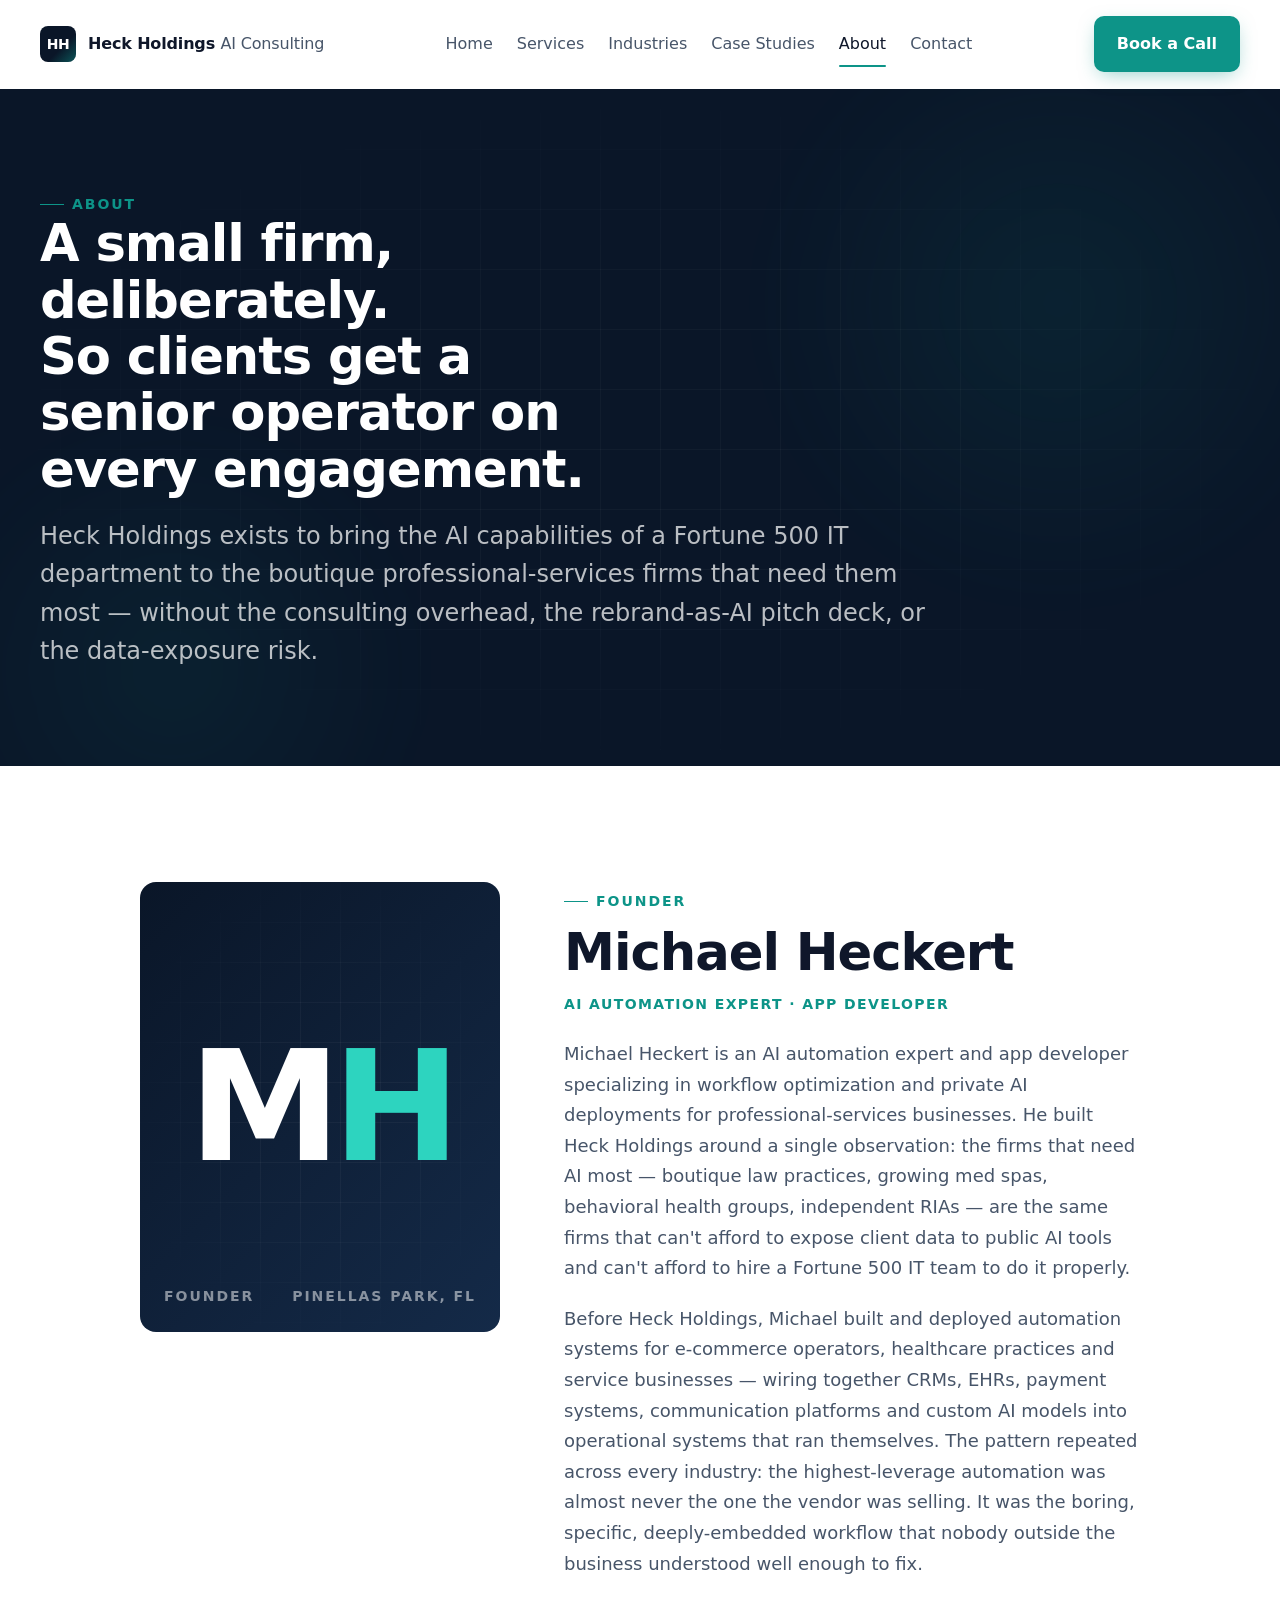
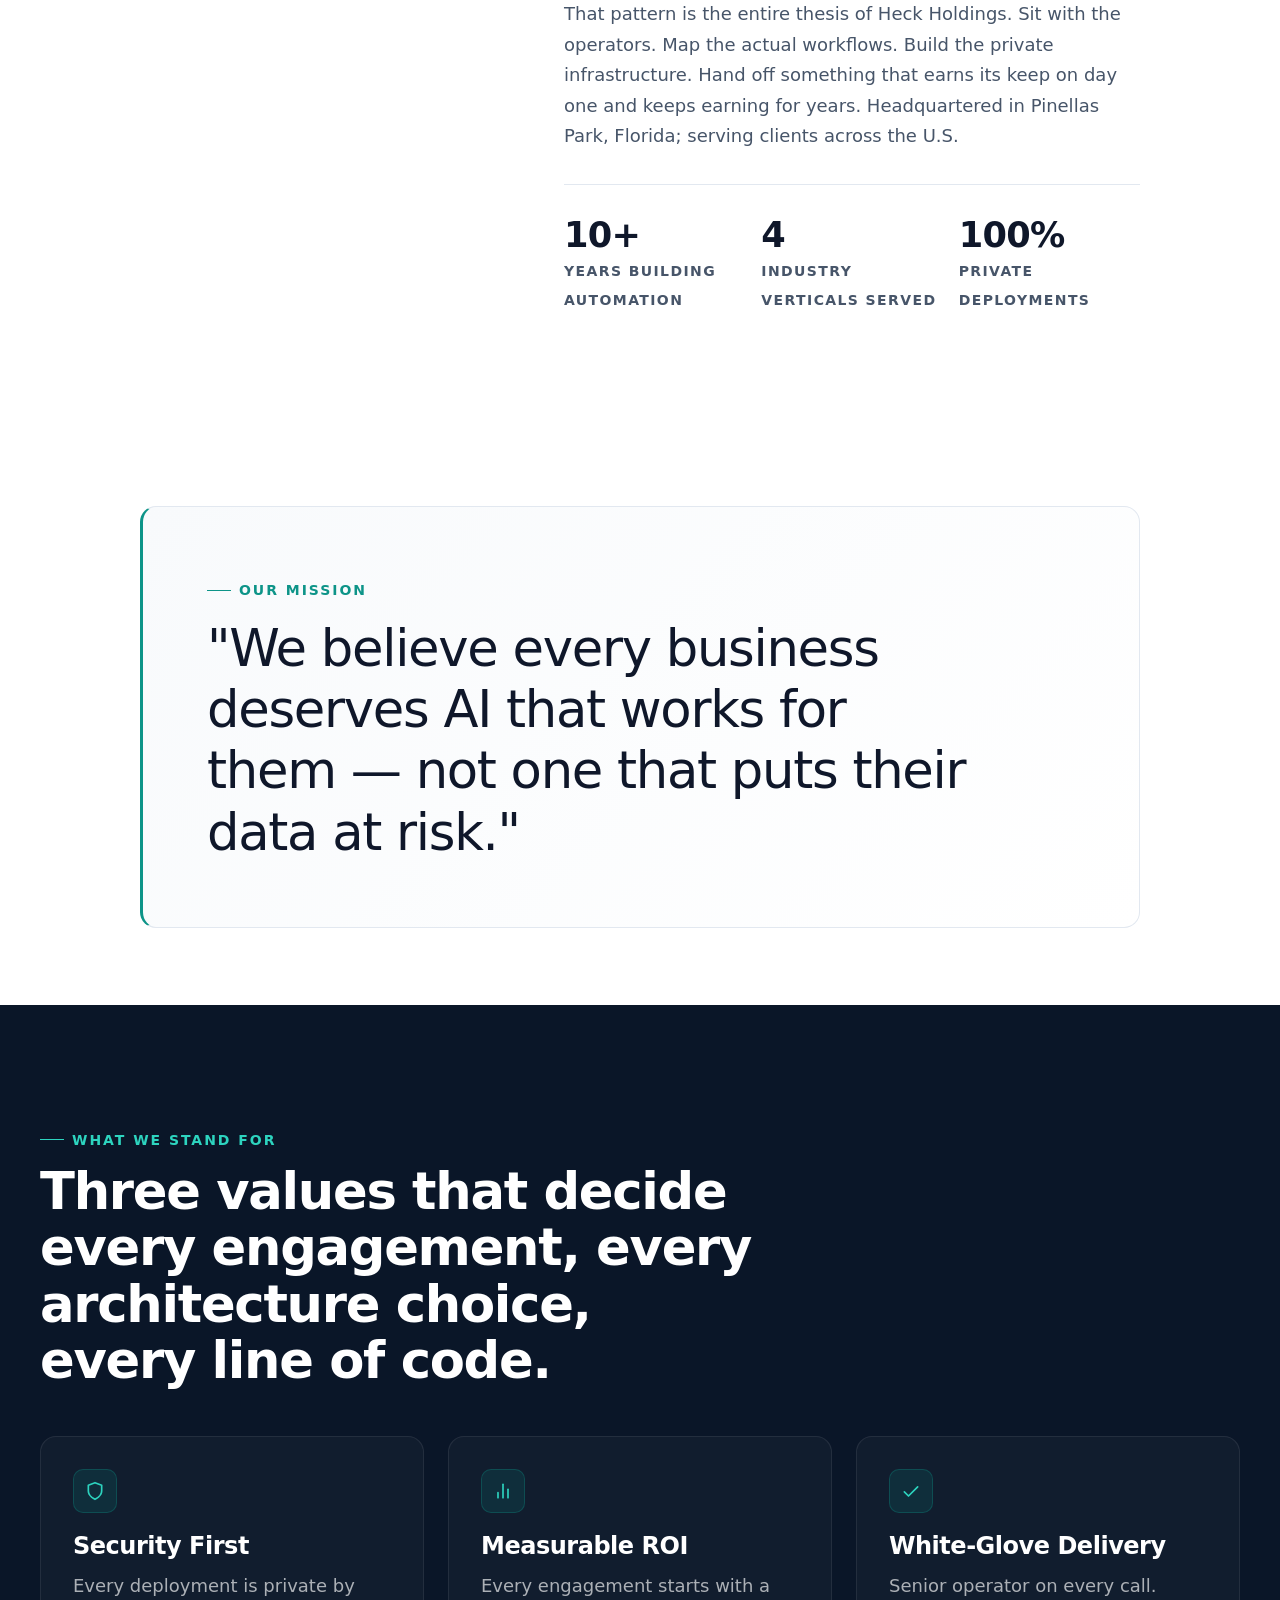
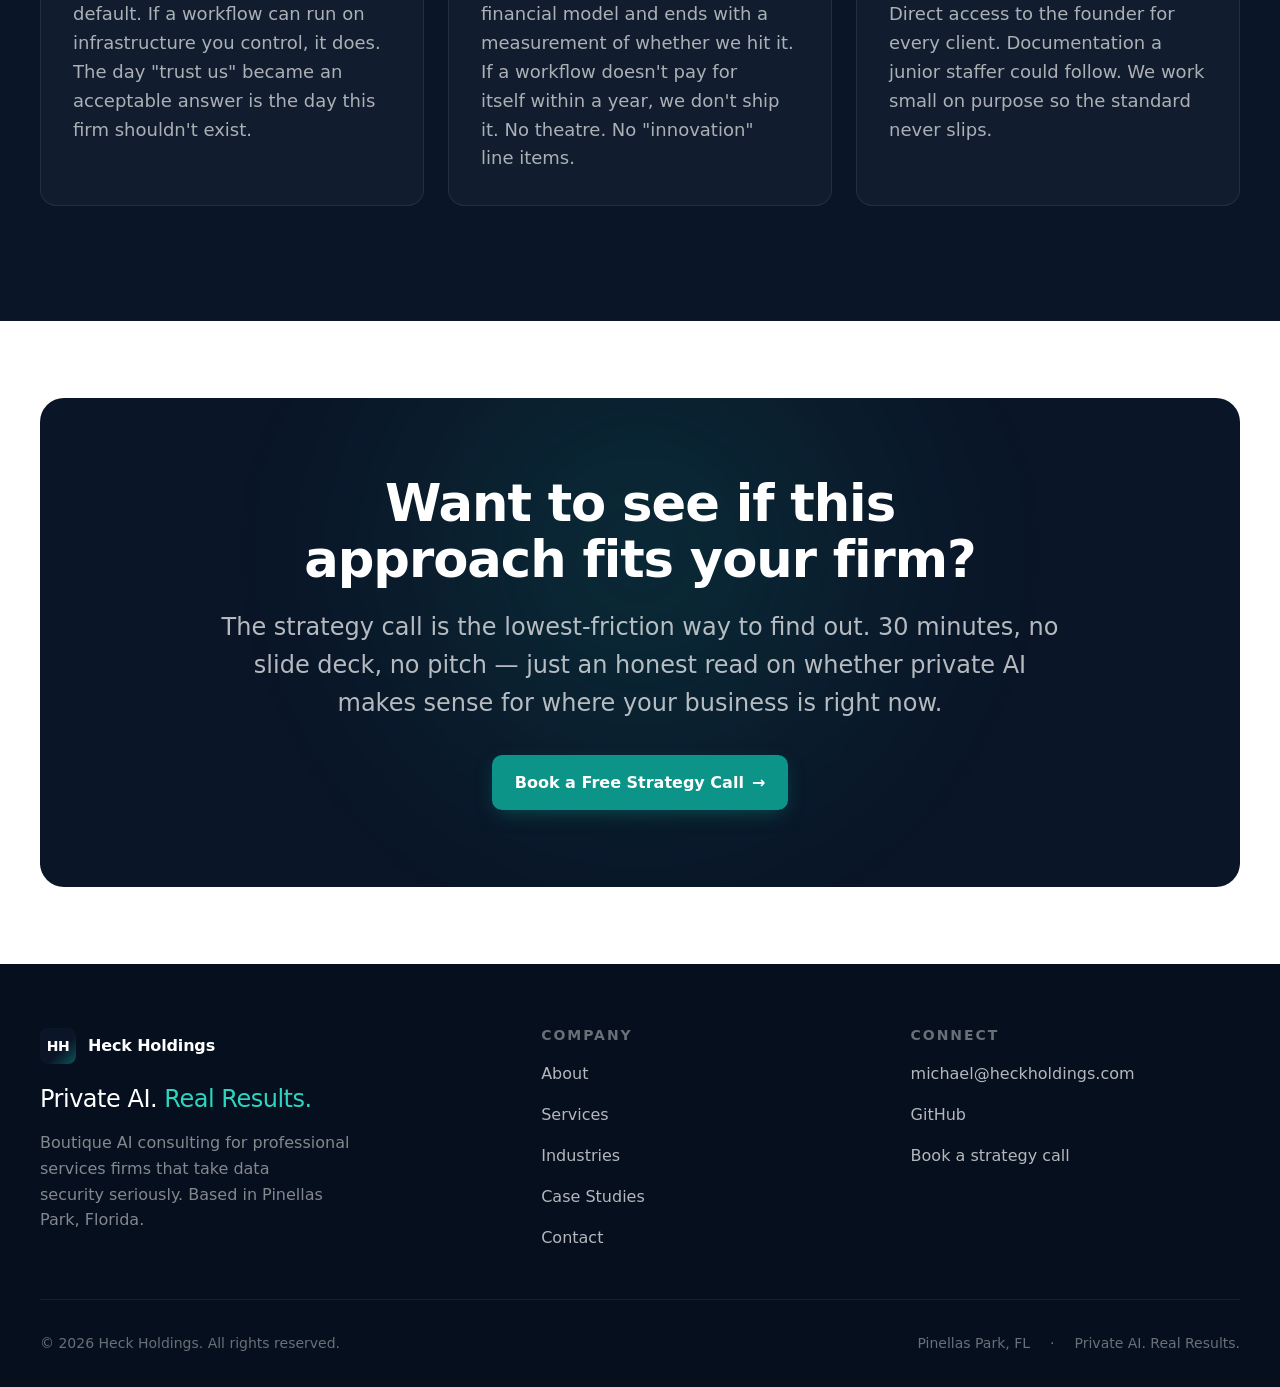
==== about.html @ ff222e02 "Initial 6-page Heck Holdings AI Consulting site" ====
<!doctype html>
<html lang="en">
  <head>
    <meta charset="UTF-8" />
    <meta name="viewport" content="width=device-width, initial-scale=1.0" />
    <title>About — Heck Holdings AI Consulting</title>
    <meta name="description" content="Founded by Michael Heckert, an AI automation expert and app developer based in Pinellas Park, Florida. Specializing in workflow optimization and private AI deployments." />
    <link rel="preconnect" href="https://api.fontshare.com" crossorigin />
    <link href="https://api.fontshare.com/v2/css?f[]=satoshi@300,400,500,600,700&f[]=cabinet-grotesk@500,600,700,800&display=swap" rel="stylesheet" />
    <link rel="stylesheet" href="styles.css" />
    <link rel="icon" href="data:image/svg+xml,%3Csvg xmlns='http://www.w3.org/2000/svg' viewBox='0 0 32 32'%3E%3Crect width='32' height='32' rx='6' fill='%230A1628'/%3E%3Ctext x='50%25' y='54%25' text-anchor='middle' dominant-baseline='middle' font-family='Inter, sans-serif' font-size='14' font-weight='700' fill='%230D9488' letter-spacing='-1'%3EHH%3C/text%3E%3C/svg%3E" />
  </head>
  <body>
    <header class="header">
      <div class="wrap">
        <nav class="nav" aria-label="Primary">
          <a href="index.html" class="brand">
            <span class="brand-mark"><span>HH</span></span>
            <span class="brand-name">Heck Holdings <span style="color: var(--color-text-muted); font-weight: 400;">AI Consulting</span></span>
          </a>
          <div class="nav-links">
            <a href="index.html" class="nav-link">Home</a>
            <a href="services.html" class="nav-link">Services</a>
            <a href="industries.html" class="nav-link">Industries</a>
            <a href="portfolio.html" class="nav-link">Case Studies</a>
            <a href="about.html" class="nav-link">About</a>
            <a href="contact.html" class="nav-link">Contact</a>
          </div>
          <a href="contact.html" class="btn btn-primary nav-cta">Book a Call</a>
          <button class="nav-toggle" aria-label="Toggle menu" aria-expanded="false">
            <svg width="20" height="20" viewBox="0 0 24 24" fill="none" stroke="currentColor" stroke-width="2" stroke-linecap="round"><line x1="3" y1="6" x2="21" y2="6"/><line x1="3" y1="12" x2="21" y2="12"/><line x1="3" y1="18" x2="21" y2="18"/></svg>
          </button>
        </nav>
        <div class="mobile-menu">
          <a href="index.html" class="nav-link">Home</a>
          <a href="services.html" class="nav-link">Services</a>
          <a href="industries.html" class="nav-link">Industries</a>
          <a href="portfolio.html" class="nav-link">Case Studies</a>
          <a href="about.html" class="nav-link">About</a>
          <a href="contact.html" class="nav-link">Contact</a>
          <a href="contact.html" class="btn btn-primary">Book a Call</a>
        </div>
      </div>
    </header>

    <main>
      <section class="page-hero">
        <div class="hero-bg" aria-hidden="true"></div>
        <div class="hero-grid" aria-hidden="true"></div>
        <div class="wrap">
          <div class="reveal">
            <span class="eyebrow">About</span>
            <h1>A small firm, deliberately. So clients get a senior operator on every engagement.</h1>
            <p class="page-hero-sub">Heck Holdings exists to bring the AI capabilities of a Fortune 500 IT department to the boutique professional-services firms that need them most — without the consulting overhead, the rebrand-as-AI pitch deck, or the data-exposure risk.</p>
          </div>
        </div>
      </section>

      <!-- ===== BIO ===== -->
      <section class="section">
        <div class="wrap wrap-default">
          <div class="bio">
            <div class="bio-portrait reveal">
              <div class="bio-monogram">M<span class="accent">H</span></div>
              <div class="bio-tag">
                <span>Founder</span>
                <span>Pinellas Park, FL</span>
              </div>
            </div>

            <div class="bio-content reveal reveal-delay-1">
              <span class="eyebrow">Founder</span>
              <h2 style="margin-top: var(--space-3);">Michael Heckert</h2>
              <div class="role">AI Automation Expert · App Developer</div>

              <p>Michael Heckert is an AI automation expert and app developer specializing in workflow optimization and private AI deployments for professional-services businesses. He built Heck Holdings around a single observation: the firms that need AI most — boutique law practices, growing med spas, behavioral health groups, independent RIAs — are the same firms that can't afford to expose client data to public AI tools and can't afford to hire a Fortune 500 IT team to do it properly.</p>

              <p>Before Heck Holdings, Michael built and deployed automation systems for e-commerce operators, healthcare practices and service businesses — wiring together CRMs, EHRs, payment systems, communication platforms and custom AI models into operational systems that ran themselves. The pattern repeated across every industry: the highest-leverage automation was almost never the one the vendor was selling. It was the boring, specific, deeply-embedded workflow that nobody outside the business understood well enough to fix.</p>

              <p>That pattern is the entire thesis of Heck Holdings. Sit with the operators. Map the actual workflows. Build the private infrastructure. Hand off something that earns its keep on day one and keeps earning for years. Headquartered in Pinellas Park, Florida; serving clients across the U.S.</p>

              <div class="bio-stats">
                <div>
                  <span class="bio-stat-num">10+</span>
                  <span class="bio-stat-label">Years building automation</span>
                </div>
                <div>
                  <span class="bio-stat-num">4</span>
                  <span class="bio-stat-label">Industry verticals served</span>
                </div>
                <div>
                  <span class="bio-stat-num">100%</span>
                  <span class="bio-stat-label">Private deployments</span>
                </div>
              </div>
            </div>
          </div>
        </div>
      </section>

      <!-- ===== MISSION ===== -->
      <section class="section-tight">
        <div class="wrap wrap-default">
          <div class="mission reveal">
            <span class="eyebrow">Our mission</span>
            <blockquote>"We believe every business deserves AI that works for them — not one that puts their data at risk."</blockquote>
          </div>
        </div>
      </section>

      <!-- ===== VALUES ===== -->
      <section class="section section-dark">
        <div class="wrap">
          <div class="section-head reveal">
            <span class="eyebrow">What we stand for</span>
            <h2>Three values that decide every engagement, every architecture choice, every line of code.</h2>
          </div>

          <div class="values">
            <article class="value reveal">
              <div class="value-icon">
                <svg width="20" height="20" viewBox="0 0 24 24" fill="none" stroke="currentColor" stroke-width="2" stroke-linecap="round" stroke-linejoin="round"><path d="M12 22s8-4 8-10V5l-8-3-8 3v7c0 6 8 10 8 10z"/></svg>
              </div>
              <h3>Security First</h3>
              <p>Every deployment is private by default. If a workflow can run on infrastructure you control, it does. The day "trust us" became an acceptable answer is the day this firm shouldn't exist.</p>
            </article>

            <article class="value reveal reveal-delay-1">
              <div class="value-icon">
                <svg width="20" height="20" viewBox="0 0 24 24" fill="none" stroke="currentColor" stroke-width="2" stroke-linecap="round" stroke-linejoin="round"><line x1="18" y1="20" x2="18" y2="10"/><line x1="12" y1="20" x2="12" y2="4"/><line x1="6" y1="20" x2="6" y2="14"/></svg>
              </div>
              <h3>Measurable ROI</h3>
              <p>Every engagement starts with a financial model and ends with a measurement of whether we hit it. If a workflow doesn't pay for itself within a year, we don't ship it. No theatre. No "innovation" line items.</p>
            </article>

            <article class="value reveal reveal-delay-2">
              <div class="value-icon">
                <svg width="20" height="20" viewBox="0 0 24 24" fill="none" stroke="currentColor" stroke-width="2" stroke-linecap="round" stroke-linejoin="round"><path d="M20 7L9 18l-5-5"/></svg>
              </div>
              <h3>White-Glove Delivery</h3>
              <p>Senior operator on every call. Direct access to the founder for every client. Documentation a junior staffer could follow. We work small on purpose so the standard never slips.</p>
            </article>
          </div>
        </div>
      </section>

      <!-- ===== CTA ===== -->
      <section class="section-tight">
        <div class="wrap">
          <div class="cta-banner reveal">
            <h2>Want to see if this approach fits your firm?</h2>
            <p>The strategy call is the lowest-friction way to find out. 30 minutes, no slide deck, no pitch — just an honest read on whether private AI makes sense for where your business is right now.</p>
            <a href="contact.html" class="btn btn-primary btn-arrow">Book a Free Strategy Call</a>
          </div>
        </div>
      </section>
    </main>

    <footer class="footer">
      <div class="wrap">
        <div class="footer-top">
          <div class="footer-brand">
            <div class="brand">
              <span class="brand-mark"><span>HH</span></span>
              <span style="color: white;">Heck Holdings</span>
            </div>
            <p class="footer-tagline">Private AI. <span class="accent">Real Results.</span></p>
            <p class="footer-desc">Boutique AI consulting for professional services firms that take data security seriously. Based in Pinellas Park, Florida.</p>
          </div>
          <div class="footer-col">
            <h4>Company</h4>
            <ul>
              <li><a href="about.html">About</a></li>
              <li><a href="services.html">Services</a></li>
              <li><a href="industries.html">Industries</a></li>
              <li><a href="portfolio.html">Case Studies</a></li>
              <li><a href="contact.html">Contact</a></li>
            </ul>
          </div>
          <div class="footer-col">
            <h4>Connect</h4>
            <ul>
              <li><a href="mailto:michael@heckholdings.com">michael@heckholdings.com</a></li>
              <li><a href="https://github.com/heckholdings" target="_blank" rel="noopener">GitHub</a></li>
              <li><a href="contact.html">Book a strategy call</a></li>
            </ul>
          </div>
        </div>
        <div class="footer-bottom">
          <div>© <span data-year>2026</span> Heck Holdings. All rights reserved.</div>
          <div class="legal">
            <span>Pinellas Park, FL</span>
            <span>·</span>
            <span>Private AI. Real Results.</span>
          </div>
        </div>
      </div>
    </footer>
    <script src="script.js" defer></script>
  </body>
</html>
---- styles.css ----
/* =========================================================
   HECK HOLDINGS AI CONSULTING — Design System
   Boutique-cybersecurity meets modern SaaS.
   Deep navy + teal accent. Authoritative, technical, clean.
   ========================================================= */

:root {
  /* Type scale — fluid */
  --text-xs: clamp(0.75rem, 0.7rem + 0.25vw, 0.875rem);
  --text-sm: clamp(0.875rem, 0.8rem + 0.35vw, 1rem);
  --text-base: clamp(1rem, 0.95rem + 0.25vw, 1.125rem);
  --text-lg: clamp(1.125rem, 1rem + 0.75vw, 1.5rem);
  --text-xl: clamp(1.5rem, 1.2rem + 1.25vw, 2.25rem);
  --text-2xl: clamp(2rem, 1.2rem + 2.5vw, 3.5rem);
  --text-3xl: clamp(2.5rem, 1rem + 4vw, 5rem);
  --text-hero: clamp(3rem, 1rem + 6vw, 6.5rem);

  /* Spacing — 4px base */
  --space-1: 0.25rem;
  --space-2: 0.5rem;
  --space-3: 0.75rem;
  --space-4: 1rem;
  --space-5: 1.25rem;
  --space-6: 1.5rem;
  --space-8: 2rem;
  --space-10: 2.5rem;
  --space-12: 3rem;
  --space-16: 4rem;
  --space-20: 5rem;
  --space-24: 6rem;
  --space-32: 8rem;

  /* Brand palette */
  --navy-950: #060f1d;
  --navy-900: #0a1628;
  --navy-800: #0f1f37;
  --navy-700: #142a48;
  --navy-600: #1c3960;

  --teal-500: #0d9488;
  --teal-400: #14b8a6;
  --teal-300: #2dd4bf;
  --teal-100: #ccfbf1;
  --teal-glow: rgba(13, 148, 136, 0.18);

  /* Light surface system */
  --color-bg: #ffffff;
  --color-surface: #f8fafc;
  --color-surface-2: #f1f5f9;
  --color-border: #e2e8f0;
  --color-border-strong: #cbd5e1;
  --color-text: #0f172a;
  --color-text-muted: #475569;
  --color-text-faint: #94a3b8;

  /* Semantic */
  --color-primary: var(--teal-500);
  --color-primary-hover: #0b7d72;
  --color-dark: var(--navy-900);

  /* Radius */
  --radius-sm: 6px;
  --radius-md: 10px;
  --radius-lg: 16px;
  --radius-xl: 24px;
  --radius-full: 9999px;

  /* Transitions */
  --transition: 220ms cubic-bezier(0.16, 1, 0.3, 1);

  /* Shadows */
  --shadow-sm: 0 1px 2px rgba(10, 22, 40, 0.06);
  --shadow-md: 0 10px 30px -10px rgba(10, 22, 40, 0.18);
  --shadow-lg: 0 24px 60px -20px rgba(10, 22, 40, 0.25);
  --shadow-glow: 0 0 0 1px rgba(13, 148, 136, 0.25), 0 12px 40px -8px rgba(13, 148, 136, 0.4);

  /* Layout */
  --content-narrow: 720px;
  --content-default: 1080px;
  --content-wide: 1280px;

  /* Fonts */
  --font-display: 'Cabinet Grotesk', 'Inter', system-ui, sans-serif;
  --font-body: 'Satoshi', 'Inter', system-ui, sans-serif;
  --font-mono: 'JetBrains Mono', ui-monospace, monospace;
}

/* ===== Base ===== */
*,
*::before,
*::after {
  box-sizing: border-box;
  margin: 0;
  padding: 0;
}

html {
  -webkit-font-smoothing: antialiased;
  -moz-osx-font-smoothing: grayscale;
  text-rendering: optimizeLegibility;
  scroll-behavior: smooth;
  scroll-padding-top: 88px;
}

body {
  min-height: 100dvh;
  line-height: 1.6;
  font-family: var(--font-body);
  font-size: var(--text-base);
  color: var(--color-text);
  background: var(--color-bg);
  overflow-x: hidden;
}

img, svg, video {
  display: block;
  max-width: 100%;
  height: auto;
}

ul, ol {
  list-style: none;
}

input, button, textarea, select {
  font: inherit;
  color: inherit;
}

h1, h2, h3, h4, h5, h6 {
  font-family: var(--font-display);
  font-weight: 600;
  letter-spacing: -0.02em;
  line-height: 1.1;
  text-wrap: balance;
}

p {
  text-wrap: pretty;
  max-width: 68ch;
}

a {
  color: inherit;
  text-decoration: none;
  transition: color var(--transition);
}

::selection {
  background: var(--teal-500);
  color: white;
}

:focus-visible {
  outline: 2px solid var(--teal-500);
  outline-offset: 3px;
  border-radius: var(--radius-sm);
}

button {
  cursor: pointer;
  background: none;
  border: none;
  font-family: inherit;
}

@media (prefers-reduced-motion: reduce) {
  *, *::before, *::after {
    animation-duration: 0.01ms !important;
    transition-duration: 0.01ms !important;
    scroll-behavior: auto !important;
  }
}

/* ===== Layout primitives ===== */
.wrap {
  width: 100%;
  max-width: var(--content-wide);
  margin: 0 auto;
  padding-inline: clamp(var(--space-5), 4vw, var(--space-10));
}

.wrap-narrow {
  max-width: var(--content-narrow);
}

.wrap-default {
  max-width: var(--content-default);
}

.section {
  padding-block: clamp(var(--space-16), 9vw, var(--space-32));
}

.section-tight {
  padding-block: clamp(var(--space-12), 6vw, var(--space-20));
}

.section-dark {
  background: var(--navy-900);
  color: rgba(255, 255, 255, 0.92);
  position: relative;
  overflow: hidden;
}

.section-dark h1, .section-dark h2, .section-dark h3, .section-dark h4 {
  color: white;
}

.section-darker {
  background: var(--navy-950);
  color: rgba(255, 255, 255, 0.9);
}

/* ===== Eyebrow / labels ===== */
.eyebrow {
  display: inline-flex;
  align-items: center;
  gap: var(--space-2);
  font-family: var(--font-body);
  font-size: var(--text-xs);
  font-weight: 600;
  letter-spacing: 0.14em;
  text-transform: uppercase;
  color: var(--teal-500);
}

.eyebrow::before {
  content: "";
  width: 24px;
  height: 1px;
  background: currentColor;
}

.section-dark .eyebrow {
  color: var(--teal-300);
}

/* ===== Buttons ===== */
.btn {
  display: inline-flex;
  align-items: center;
  justify-content: center;
  gap: var(--space-2);
  padding: 14px 22px;
  font-size: var(--text-sm);
  font-weight: 600;
  border-radius: var(--radius-md);
  transition: all var(--transition);
  white-space: nowrap;
  border: 1px solid transparent;
  cursor: pointer;
}

.btn-primary {
  background: var(--teal-500);
  color: white;
  box-shadow: 0 6px 20px -6px rgba(13, 148, 136, 0.5);
}

.btn-primary:hover {
  background: var(--color-primary-hover);
  transform: translateY(-1px);
  box-shadow: 0 12px 28px -8px rgba(13, 148, 136, 0.6);
}

.btn-ghost {
  background: transparent;
  color: var(--color-text);
  border-color: var(--color-border-strong);
}

.btn-ghost:hover {
  border-color: var(--teal-500);
  color: var(--teal-500);
}

.section-dark .btn-ghost {
  color: white;
  border-color: rgba(255, 255, 255, 0.2);
}

.section-dark .btn-ghost:hover {
  border-color: var(--teal-400);
  color: var(--teal-300);
}

.btn-arrow::after {
  content: "→";
  display: inline-block;
  transition: transform var(--transition);
}

.btn:hover .btn-arrow::after,
.btn-arrow:hover::after {
  transform: translateX(3px);
}

/* ===== Header / Nav ===== */
.header {
  position: sticky;
  top: 0;
  z-index: 100;
  background: rgba(255, 255, 255, 0.85);
  backdrop-filter: saturate(180%) blur(14px);
  -webkit-backdrop-filter: saturate(180%) blur(14px);
  border-bottom: 1px solid transparent;
  transition: border-color var(--transition), background var(--transition);
}

.header.scrolled {
  border-bottom-color: var(--color-border);
}

.nav {
  display: flex;
  align-items: center;
  justify-content: space-between;
  gap: var(--space-6);
  padding-block: var(--space-4);
}

.brand {
  display: flex;
  align-items: center;
  gap: var(--space-3);
  font-family: var(--font-display);
  font-weight: 600;
  font-size: var(--text-sm);
  color: var(--color-text);
  letter-spacing: -0.01em;
}

.brand-mark {
  width: 36px;
  height: 36px;
  display: grid;
  place-items: center;
  background: var(--navy-900);
  color: white;
  border-radius: 8px;
  font-family: var(--font-display);
  font-weight: 700;
  font-size: 14px;
  letter-spacing: -0.04em;
  position: relative;
  overflow: hidden;
}

.brand-mark::after {
  content: "";
  position: absolute;
  inset: 0;
  background: linear-gradient(135deg, transparent 60%, var(--teal-500) 100%);
  opacity: 0.5;
}

.brand-mark span {
  position: relative;
  z-index: 1;
}

.brand-name {
  display: none;
}

@media (min-width: 720px) {
  .brand-name {
    display: inline;
  }
}

.nav-links {
  display: none;
  gap: var(--space-6);
  align-items: center;
}

@media (min-width: 960px) {
  .nav-links {
    display: flex;
  }
}

.nav-link {
  font-size: var(--text-sm);
  font-weight: 500;
  color: var(--color-text-muted);
  position: relative;
  padding-block: var(--space-2);
}

.nav-link:hover {
  color: var(--color-text);
}

.nav-link.active {
  color: var(--color-text);
}

.nav-link.active::after {
  content: "";
  position: absolute;
  left: 0;
  right: 0;
  bottom: -2px;
  height: 2px;
  background: var(--teal-500);
  border-radius: 1px;
}

.nav-cta {
  display: none;
}

@media (min-width: 720px) {
  .nav-cta {
    display: inline-flex;
  }
}

.nav-toggle {
  display: inline-flex;
  align-items: center;
  justify-content: center;
  width: 40px;
  height: 40px;
  border-radius: 8px;
  border: 1px solid var(--color-border);
}

@media (min-width: 960px) {
  .nav-toggle {
    display: none;
  }
}

.mobile-menu {
  display: none;
  flex-direction: column;
  gap: var(--space-3);
  padding: var(--space-4) 0 var(--space-6);
  border-top: 1px solid var(--color-border);
}

.mobile-menu.open {
  display: flex;
}

.mobile-menu .nav-link {
  font-size: var(--text-base);
  padding: var(--space-3) 0;
}

.mobile-menu .btn {
  margin-top: var(--space-2);
  align-self: flex-start;
}

/* ===== Hero ===== */
.hero {
  position: relative;
  padding-block: clamp(var(--space-20), 12vw, var(--space-32));
  background: var(--navy-900);
  color: white;
  overflow: hidden;
}

.hero-bg {
  position: absolute;
  inset: 0;
  pointer-events: none;
  opacity: 0.6;
}

.hero-bg::before {
  content: "";
  position: absolute;
  top: -20%;
  right: -10%;
  width: 700px;
  height: 700px;
  background: radial-gradient(circle, var(--teal-glow) 0%, transparent 60%);
  filter: blur(40px);
}

.hero-bg::after {
  content: "";
  position: absolute;
  bottom: -30%;
  left: -10%;
  width: 600px;
  height: 600px;
  background: radial-gradient(circle, rgba(20, 184, 166, 0.12) 0%, transparent 60%);
  filter: blur(40px);
}

.hero-grid {
  position: absolute;
  inset: 0;
  background-image:
    linear-gradient(rgba(255, 255, 255, 0.03) 1px, transparent 1px),
    linear-gradient(90deg, rgba(255, 255, 255, 0.03) 1px, transparent 1px);
  background-size: 60px 60px;
  mask-image: radial-gradient(ellipse at center, black 30%, transparent 75%);
  -webkit-mask-image: radial-gradient(ellipse at center, black 30%, transparent 75%);
}

.hero-content {
  position: relative;
  z-index: 2;
  max-width: 920px;
}

.hero-badge {
  display: inline-flex;
  align-items: center;
  gap: var(--space-2);
  padding: 6px 14px 6px 6px;
  background: rgba(255, 255, 255, 0.05);
  border: 1px solid rgba(255, 255, 255, 0.1);
  border-radius: var(--radius-full);
  font-size: var(--text-xs);
  font-weight: 500;
  color: rgba(255, 255, 255, 0.85);
  margin-bottom: var(--space-8);
  backdrop-filter: blur(8px);
}

.hero-badge-dot {
  display: inline-grid;
  place-items: center;
  width: 22px;
  height: 22px;
  background: var(--teal-500);
  border-radius: var(--radius-full);
  font-size: 10px;
  font-weight: 700;
  color: white;
}

.hero h1 {
  font-size: var(--text-hero);
  font-weight: 600;
  letter-spacing: -0.035em;
  line-height: 1.02;
  margin-bottom: var(--space-6);
  color: white;
}

.hero h1 .accent {
  color: var(--teal-300);
  font-style: italic;
  font-weight: 500;
}

.hero-sub {
  font-size: var(--text-lg);
  color: rgba(255, 255, 255, 0.75);
  max-width: 640px;
  margin-bottom: var(--space-10);
  line-height: 1.5;
}

.hero-actions {
  display: flex;
  flex-wrap: wrap;
  gap: var(--space-4);
  align-items: center;
}

.hero-meta {
  display: flex;
  flex-wrap: wrap;
  gap: var(--space-8);
  margin-top: var(--space-16);
  padding-top: var(--space-8);
  border-top: 1px solid rgba(255, 255, 255, 0.1);
}

.hero-meta-item {
  display: flex;
  flex-direction: column;
  gap: 2px;
}

.hero-meta-label {
  font-size: var(--text-xs);
  text-transform: uppercase;
  letter-spacing: 0.12em;
  color: rgba(255, 255, 255, 0.45);
  font-weight: 500;
}

.hero-meta-value {
  font-family: var(--font-display);
  font-size: var(--text-base);
  font-weight: 500;
  color: white;
}

/* Smaller hero for interior pages */
.page-hero {
  padding-block: clamp(var(--space-16), 10vw, var(--space-24));
  background: var(--navy-900);
  color: white;
  position: relative;
  overflow: hidden;
}

.page-hero h1 {
  font-size: var(--text-2xl);
  margin-bottom: var(--space-5);
  color: white;
  max-width: 16ch;
}

.page-hero-sub {
  font-size: var(--text-lg);
  color: rgba(255, 255, 255, 0.72);
  max-width: 60ch;
}

/* ===== Section heading ===== */
.section-head {
  margin-bottom: var(--space-12);
  max-width: 760px;
}

.section-head h2 {
  font-size: var(--text-2xl);
  margin-top: var(--space-3);
  margin-bottom: var(--space-4);
  letter-spacing: -0.025em;
}

.section-head p {
  font-size: var(--text-lg);
  color: var(--color-text-muted);
}

.section-dark .section-head p {
  color: rgba(255, 255, 255, 0.7);
}

/* ===== Cards / grids ===== */
.grid {
  display: grid;
  gap: var(--space-6);
}

.grid-2 {
  grid-template-columns: 1fr;
}

.grid-3 {
  grid-template-columns: 1fr;
}

.grid-4 {
  grid-template-columns: 1fr;
}

@media (min-width: 720px) {
  .grid-2 { grid-template-columns: repeat(2, 1fr); }
  .grid-3 { grid-template-columns: repeat(2, 1fr); }
  .grid-4 { grid-template-columns: repeat(2, 1fr); }
}

@media (min-width: 1024px) {
  .grid-3 { grid-template-columns: repeat(3, 1fr); }
  .grid-4 { grid-template-columns: repeat(4, 1fr); }
}

.card {
  background: var(--color-bg);
  border: 1px solid var(--color-border);
  border-radius: var(--radius-lg);
  padding: var(--space-8);
  transition: all var(--transition);
  position: relative;
  overflow: hidden;
}

.card:hover {
  border-color: var(--teal-500);
  transform: translateY(-2px);
  box-shadow: var(--shadow-md);
}

.section-dark .card {
  background: rgba(255, 255, 255, 0.03);
  border-color: rgba(255, 255, 255, 0.08);
}

.section-dark .card:hover {
  background: rgba(255, 255, 255, 0.05);
  border-color: var(--teal-500);
}

.card-icon {
  width: 48px;
  height: 48px;
  display: grid;
  place-items: center;
  background: linear-gradient(135deg, var(--teal-500), #0b7d72);
  color: white;
  border-radius: var(--radius-md);
  margin-bottom: var(--space-5);
  box-shadow: 0 6px 20px -8px rgba(13, 148, 136, 0.5);
}

.section-dark .card-icon {
  background: rgba(13, 148, 136, 0.15);
  border: 1px solid rgba(13, 148, 136, 0.3);
  color: var(--teal-300);
  box-shadow: none;
}

.card-num {
  font-family: var(--font-display);
  font-size: var(--text-sm);
  font-weight: 500;
  color: var(--teal-500);
  letter-spacing: 0.1em;
  margin-bottom: var(--space-4);
  display: inline-block;
  font-variant-numeric: tabular-nums;
}

.card h3 {
  font-size: var(--text-lg);
  margin-bottom: var(--space-3);
  color: var(--color-text);
}

.section-dark .card h3 {
  color: white;
}

.card p {
  font-size: var(--text-base);
  color: var(--color-text-muted);
  line-height: 1.6;
}

.section-dark .card p {
  color: rgba(255, 255, 255, 0.65);
}

/* Pain card variant */
.pain-card {
  background: rgba(255, 255, 255, 0.025);
  border: 1px solid rgba(255, 255, 255, 0.08);
  border-radius: var(--radius-lg);
  padding: var(--space-8);
  position: relative;
}

.pain-card-num {
  font-family: var(--font-display);
  font-size: var(--text-xl);
  font-weight: 600;
  color: rgba(255, 255, 255, 0.18);
  letter-spacing: -0.02em;
  font-variant-numeric: tabular-nums;
  display: block;
  margin-bottom: var(--space-4);
}

.pain-card h3 {
  font-size: var(--text-lg);
  color: white;
  margin-bottom: var(--space-3);
}

.pain-card p {
  color: rgba(255, 255, 255, 0.65);
}

/* Industry card */
.industry-card {
  background: var(--color-bg);
  border: 1px solid var(--color-border);
  border-radius: var(--radius-lg);
  padding: var(--space-8);
  display: flex;
  flex-direction: column;
  gap: var(--space-4);
  transition: all var(--transition);
  position: relative;
  overflow: hidden;
}

.industry-card::before {
  content: "";
  position: absolute;
  top: 0;
  left: 0;
  right: 0;
  height: 3px;
  background: var(--teal-500);
  transform: scaleX(0);
  transform-origin: left;
  transition: transform var(--transition);
}

.industry-card:hover::before {
  transform: scaleX(1);
}

.industry-card:hover {
  border-color: var(--color-border-strong);
  transform: translateY(-2px);
  box-shadow: var(--shadow-md);
}

.industry-card .icon {
  width: 40px;
  height: 40px;
  display: grid;
  place-items: center;
  color: var(--teal-500);
}

.industry-card h3 {
  font-size: var(--text-lg);
  color: var(--color-text);
}

.industry-card .tagline {
  font-size: var(--text-sm);
  color: var(--color-text-muted);
  font-style: italic;
}

/* ===== How It Works steps ===== */
.steps {
  display: grid;
  gap: var(--space-6);
  grid-template-columns: 1fr;
  position: relative;
}

@media (min-width: 900px) {
  .steps {
    grid-template-columns: repeat(3, 1fr);
  }
}

.step {
  background: var(--color-surface);
  border: 1px solid var(--color-border);
  border-radius: var(--radius-lg);
  padding: var(--space-8);
  position: relative;
}

.step-num {
  font-family: var(--font-display);
  font-size: var(--text-2xl);
  font-weight: 600;
  color: var(--teal-500);
  letter-spacing: -0.04em;
  font-variant-numeric: tabular-nums;
  display: block;
  margin-bottom: var(--space-4);
  line-height: 1;
}

.step h3 {
  font-size: var(--text-lg);
  margin-bottom: var(--space-3);
}

.step p {
  color: var(--color-text-muted);
}

.step-meta {
  margin-top: var(--space-5);
  padding-top: var(--space-4);
  border-top: 1px dashed var(--color-border);
  font-size: var(--text-xs);
  text-transform: uppercase;
  letter-spacing: 0.1em;
  color: var(--color-text-faint);
  font-weight: 600;
}

/* ===== Pricing ===== */
.pricing {
  display: grid;
  gap: var(--space-6);
  grid-template-columns: 1fr;
}

@media (min-width: 900px) {
  .pricing {
    grid-template-columns: repeat(3, 1fr);
  }
}

.price-card {
  background: var(--color-bg);
  border: 1px solid var(--color-border);
  border-radius: var(--radius-lg);
  padding: var(--space-8);
  display: flex;
  flex-direction: column;
  position: relative;
  transition: all var(--transition);
}

.price-card.featured {
  background: var(--navy-900);
  color: white;
  border-color: var(--navy-900);
  box-shadow: var(--shadow-lg);
  transform: translateY(-8px);
}

.price-card.featured h3,
.price-card.featured .price-amount {
  color: white;
}

.price-badge {
  position: absolute;
  top: -12px;
  left: var(--space-8);
  background: var(--teal-500);
  color: white;
  font-size: var(--text-xs);
  font-weight: 600;
  letter-spacing: 0.08em;
  text-transform: uppercase;
  padding: 4px 12px;
  border-radius: var(--radius-full);
}

.price-tier {
  font-size: var(--text-xs);
  text-transform: uppercase;
  letter-spacing: 0.14em;
  color: var(--teal-500);
  font-weight: 600;
  margin-bottom: var(--space-4);
}

.price-card.featured .price-tier {
  color: var(--teal-300);
}

.price-card h3 {
  font-size: var(--text-lg);
  margin-bottom: var(--space-3);
}

.price-amount {
  font-family: var(--font-display);
  font-size: var(--text-xl);
  font-weight: 600;
  letter-spacing: -0.02em;
  color: var(--color-text);
  margin-bottom: var(--space-2);
}

.price-suffix {
  font-size: var(--text-sm);
  color: var(--color-text-muted);
  margin-bottom: var(--space-6);
}

.price-card.featured .price-suffix {
  color: rgba(255, 255, 255, 0.6);
}

.price-features {
  list-style: none;
  display: flex;
  flex-direction: column;
  gap: var(--space-3);
  margin-bottom: var(--space-8);
  flex: 1;
}

.price-features li {
  display: flex;
  align-items: flex-start;
  gap: var(--space-3);
  font-size: var(--text-sm);
  color: var(--color-text-muted);
  line-height: 1.5;
}

.price-card.featured .price-features li {
  color: rgba(255, 255, 255, 0.75);
}

.price-features li::before {
  content: "";
  width: 16px;
  height: 16px;
  flex-shrink: 0;
  margin-top: 4px;
  background: var(--teal-500);
  -webkit-mask: url("data:image/svg+xml,%3Csvg xmlns='http://www.w3.org/2000/svg' viewBox='0 0 24 24' fill='none' stroke='currentColor' stroke-width='3' stroke-linecap='round' stroke-linejoin='round'%3E%3Cpolyline points='20 6 9 17 4 12'%3E%3C/polyline%3E%3C/svg%3E") center/contain no-repeat;
  mask: url("data:image/svg+xml,%3Csvg xmlns='http://www.w3.org/2000/svg' viewBox='0 0 24 24' fill='none' stroke='currentColor' stroke-width='3' stroke-linecap='round' stroke-linejoin='round'%3E%3Cpolyline points='20 6 9 17 4 12'%3E%3C/polyline%3E%3C/svg%3E") center/contain no-repeat;
}

.price-card.featured .price-features li::before {
  background: var(--teal-300);
}

/* ===== CTA banner ===== */
.cta-banner {
  background: var(--navy-900);
  color: white;
  border-radius: var(--radius-xl);
  padding: clamp(var(--space-10), 6vw, var(--space-20));
  text-align: center;
  position: relative;
  overflow: hidden;
}

.cta-banner::before {
  content: "";
  position: absolute;
  top: -50%;
  left: 50%;
  transform: translateX(-50%);
  width: 800px;
  height: 800px;
  background: radial-gradient(circle, var(--teal-glow) 0%, transparent 60%);
  filter: blur(60px);
  pointer-events: none;
}

.cta-banner h2 {
  position: relative;
  font-size: var(--text-2xl);
  margin-bottom: var(--space-5);
  color: white;
  max-width: 22ch;
  margin-inline: auto;
}

.cta-banner p {
  position: relative;
  color: rgba(255, 255, 255, 0.7);
  font-size: var(--text-lg);
  margin-inline: auto;
  margin-bottom: var(--space-8);
  max-width: 56ch;
}

.cta-banner .btn {
  position: relative;
}

/* ===== Detailed service block ===== */
.service-block {
  border: 1px solid var(--color-border);
  border-radius: var(--radius-lg);
  padding: clamp(var(--space-8), 4vw, var(--space-12));
  margin-bottom: var(--space-8);
  background: var(--color-bg);
  position: relative;
}

.service-block.featured {
  background: var(--navy-900);
  color: white;
  border-color: var(--navy-900);
}

.service-block.featured h3,
.service-block.featured .service-price {
  color: white;
}

.service-head {
  display: flex;
  flex-wrap: wrap;
  align-items: flex-start;
  justify-content: space-between;
  gap: var(--space-6);
  margin-bottom: var(--space-8);
  padding-bottom: var(--space-8);
  border-bottom: 1px solid var(--color-border);
}

.service-block.featured .service-head {
  border-bottom-color: rgba(255, 255, 255, 0.12);
}

.service-tier {
  font-size: var(--text-xs);
  text-transform: uppercase;
  letter-spacing: 0.16em;
  color: var(--teal-500);
  font-weight: 600;
  margin-bottom: var(--space-3);
}

.service-block.featured .service-tier {
  color: var(--teal-300);
}

.service-head h3 {
  font-size: var(--text-xl);
  margin-bottom: var(--space-2);
}

.service-meta {
  font-size: var(--text-sm);
  color: var(--color-text-muted);
}

.service-block.featured .service-meta {
  color: rgba(255, 255, 255, 0.6);
}

.service-price {
  font-family: var(--font-display);
  font-size: var(--text-xl);
  font-weight: 600;
  letter-spacing: -0.02em;
  text-align: right;
  color: var(--color-text);
}

.service-price small {
  display: block;
  font-family: var(--font-body);
  font-size: var(--text-xs);
  font-weight: 500;
  color: var(--color-text-muted);
  text-transform: uppercase;
  letter-spacing: 0.1em;
  margin-top: 4px;
}

.service-block.featured .service-price small {
  color: rgba(255, 255, 255, 0.5);
}

.service-body {
  display: grid;
  gap: var(--space-8);
}

@media (min-width: 760px) {
  .service-body {
    grid-template-columns: 1fr 1fr;
  }
}

.service-body h4 {
  font-family: var(--font-body);
  font-size: var(--text-xs);
  text-transform: uppercase;
  letter-spacing: 0.14em;
  color: var(--color-text-faint);
  font-weight: 600;
  margin-bottom: var(--space-4);
}

.service-block.featured .service-body h4 {
  color: rgba(255, 255, 255, 0.5);
}

.service-list {
  display: flex;
  flex-direction: column;
  gap: var(--space-3);
}

.service-list li {
  display: flex;
  gap: var(--space-3);
  font-size: var(--text-base);
  color: var(--color-text);
  line-height: 1.55;
}

.service-block.featured .service-list li {
  color: rgba(255, 255, 255, 0.85);
}

.service-list li::before {
  content: "";
  width: 18px;
  height: 18px;
  flex-shrink: 0;
  margin-top: 4px;
  background: var(--teal-500);
  -webkit-mask: url("data:image/svg+xml,%3Csvg xmlns='http://www.w3.org/2000/svg' viewBox='0 0 24 24' fill='none' stroke='currentColor' stroke-width='3' stroke-linecap='round' stroke-linejoin='round'%3E%3Cpolyline points='20 6 9 17 4 12'%3E%3C/polyline%3E%3C/svg%3E") center/contain no-repeat;
  mask: url("data:image/svg+xml,%3Csvg xmlns='http://www.w3.org/2000/svg' viewBox='0 0 24 24' fill='none' stroke='currentColor' stroke-width='3' stroke-linecap='round' stroke-linejoin='round'%3E%3Cpolyline points='20 6 9 17 4 12'%3E%3C/polyline%3E%3C/svg%3E") center/contain no-repeat;
}

.service-block.featured .service-list li::before {
  background: var(--teal-300);
}

.credit-note {
  margin-top: var(--space-10);
  padding: var(--space-6);
  background: linear-gradient(135deg, rgba(13, 148, 136, 0.06), rgba(13, 148, 136, 0.02));
  border: 1px solid rgba(13, 148, 136, 0.25);
  border-radius: var(--radius-md);
  display: flex;
  align-items: center;
  gap: var(--space-4);
}

.credit-note svg {
  flex-shrink: 0;
  color: var(--teal-500);
}

.credit-note p {
  margin: 0;
  font-size: var(--text-base);
  color: var(--color-text);
}

.credit-note strong {
  color: var(--teal-500);
}

/* ===== FAQ ===== */
.faq {
  display: flex;
  flex-direction: column;
  gap: var(--space-3);
}

.faq-item {
  background: var(--color-surface);
  border: 1px solid var(--color-border);
  border-radius: var(--radius-md);
  overflow: hidden;
  transition: all var(--transition);
}

.faq-item[open] {
  background: var(--color-bg);
  border-color: var(--color-border-strong);
  box-shadow: var(--shadow-sm);
}

.faq-item summary {
  list-style: none;
  cursor: pointer;
  padding: var(--space-5) var(--space-6);
  display: flex;
  align-items: center;
  justify-content: space-between;
  gap: var(--space-4);
  font-family: var(--font-display);
  font-weight: 500;
  font-size: var(--text-base);
  color: var(--color-text);
  letter-spacing: -0.01em;
}

.faq-item summary::-webkit-details-marker {
  display: none;
}

.faq-icon {
  flex-shrink: 0;
  width: 24px;
  height: 24px;
  display: grid;
  place-items: center;
  border: 1px solid var(--color-border-strong);
  border-radius: 50%;
  font-size: 14px;
  font-weight: 600;
  color: var(--color-text-muted);
  transition: all var(--transition);
}

.faq-item[open] .faq-icon {
  background: var(--teal-500);
  color: white;
  border-color: var(--teal-500);
  transform: rotate(45deg);
}

.faq-body {
  padding: 0 var(--space-6) var(--space-6);
  color: var(--color-text-muted);
  font-size: var(--text-base);
  line-height: 1.65;
}

/* ===== Industry deep dive ===== */
.industry-block {
  display: grid;
  gap: var(--space-8);
  padding-block: clamp(var(--space-12), 6vw, var(--space-20));
  border-bottom: 1px solid var(--color-border);
}

.industry-block:last-child {
  border-bottom: none;
}

@media (min-width: 900px) {
  .industry-block {
    grid-template-columns: 1fr 2fr;
    gap: var(--space-16);
  }
}

.industry-meta .eyebrow {
  margin-bottom: var(--space-3);
}

.industry-meta h2 {
  font-size: var(--text-xl);
  margin-bottom: var(--space-4);
}

.industry-meta .tagline {
  font-style: italic;
  font-size: var(--text-base);
  color: var(--color-text-muted);
  border-left: 2px solid var(--teal-500);
  padding-left: var(--space-4);
  margin-bottom: var(--space-6);
}

.industry-icon-large {
  width: 64px;
  height: 64px;
  display: grid;
  place-items: center;
  background: linear-gradient(135deg, var(--navy-900), var(--navy-700));
  color: var(--teal-300);
  border-radius: var(--radius-md);
  margin-bottom: var(--space-6);
}

.industry-detail {
  display: grid;
  gap: var(--space-8);
}

.industry-detail h3 {
  font-family: var(--font-body);
  font-size: var(--text-xs);
  text-transform: uppercase;
  letter-spacing: 0.14em;
  color: var(--color-text-faint);
  font-weight: 600;
  margin-bottom: var(--space-4);
}

.industry-detail ul {
  display: flex;
  flex-direction: column;
  gap: var(--space-3);
}

.industry-detail li {
  display: flex;
  gap: var(--space-3);
  font-size: var(--text-base);
  color: var(--color-text);
  line-height: 1.55;
}

.industry-detail li::before {
  content: "";
  width: 6px;
  height: 6px;
  background: var(--teal-500);
  border-radius: 50%;
  flex-shrink: 0;
  margin-top: 10px;
}

.roi-callout {
  background: var(--navy-900);
  color: white;
  border-radius: var(--radius-md);
  padding: var(--space-6);
  display: flex;
  align-items: center;
  gap: var(--space-5);
}

.roi-icon {
  flex-shrink: 0;
  width: 44px;
  height: 44px;
  display: grid;
  place-items: center;
  background: rgba(13, 148, 136, 0.18);
  border-radius: var(--radius-md);
  color: var(--teal-300);
}

.roi-text {
  font-family: var(--font-display);
  font-size: var(--text-base);
  letter-spacing: -0.01em;
  line-height: 1.4;
}

.roi-text strong {
  color: var(--teal-300);
}

/* ===== About ===== */
.bio {
  display: grid;
  gap: var(--space-12);
  align-items: start;
}

@media (min-width: 900px) {
  .bio {
    grid-template-columns: 1fr 1.6fr;
    gap: var(--space-16);
  }
}

.bio-portrait {
  background: linear-gradient(135deg, var(--navy-900), var(--navy-700));
  border-radius: var(--radius-lg);
  aspect-ratio: 4/5;
  position: relative;
  overflow: hidden;
  display: grid;
  place-items: center;
}

.bio-portrait::before {
  content: "";
  position: absolute;
  inset: 0;
  background-image:
    linear-gradient(rgba(255, 255, 255, 0.04) 1px, transparent 1px),
    linear-gradient(90deg, rgba(255, 255, 255, 0.04) 1px, transparent 1px);
  background-size: 40px 40px;
  mask-image: radial-gradient(ellipse at center, black 30%, transparent 80%);
}

.bio-monogram {
  position: relative;
  font-family: var(--font-display);
  font-size: clamp(80px, 12vw, 160px);
  font-weight: 600;
  letter-spacing: -0.06em;
  color: white;
  display: flex;
  align-items: center;
  justify-content: center;
  z-index: 1;
}

.bio-monogram .accent {
  color: var(--teal-300);
}

.bio-tag {
  position: absolute;
  bottom: var(--space-6);
  left: var(--space-6);
  right: var(--space-6);
  display: flex;
  justify-content: space-between;
  align-items: center;
  font-size: var(--text-xs);
  text-transform: uppercase;
  letter-spacing: 0.14em;
  color: rgba(255, 255, 255, 0.5);
  font-weight: 600;
  z-index: 1;
}

.bio-content h2 {
  font-size: var(--text-2xl);
  margin-bottom: var(--space-3);
}

.bio-content .role {
  font-size: var(--text-base);
  color: var(--teal-500);
  font-weight: 600;
  margin-bottom: var(--space-6);
  text-transform: uppercase;
  letter-spacing: 0.1em;
  font-size: var(--text-xs);
}

.bio-content p {
  font-size: var(--text-base);
  color: var(--color-text-muted);
  margin-bottom: var(--space-5);
  line-height: 1.7;
}

.bio-stats {
  display: grid;
  grid-template-columns: repeat(2, 1fr);
  gap: var(--space-4);
  margin-top: var(--space-8);
  padding-top: var(--space-8);
  border-top: 1px solid var(--color-border);
}

@media (min-width: 600px) {
  .bio-stats {
    grid-template-columns: repeat(3, 1fr);
  }
}

.bio-stat-num {
  font-family: var(--font-display);
  font-size: var(--text-xl);
  font-weight: 600;
  letter-spacing: -0.02em;
  color: var(--color-text);
  line-height: 1;
  display: block;
  margin-bottom: 4px;
}

.bio-stat-label {
  font-size: var(--text-xs);
  text-transform: uppercase;
  letter-spacing: 0.1em;
  color: var(--color-text-muted);
  font-weight: 600;
}

.values {
  display: grid;
  gap: var(--space-6);
  grid-template-columns: 1fr;
}

@media (min-width: 900px) {
  .values {
    grid-template-columns: repeat(3, 1fr);
  }
}

.value {
  padding: var(--space-8);
  background: rgba(255, 255, 255, 0.03);
  border: 1px solid rgba(255, 255, 255, 0.08);
  border-radius: var(--radius-lg);
  transition: all var(--transition);
}

.value:hover {
  background: rgba(255, 255, 255, 0.05);
  border-color: var(--teal-500);
}

.value-icon {
  width: 44px;
  height: 44px;
  display: grid;
  place-items: center;
  background: rgba(13, 148, 136, 0.15);
  border: 1px solid rgba(13, 148, 136, 0.3);
  color: var(--teal-300);
  border-radius: var(--radius-md);
  margin-bottom: var(--space-5);
}

.value h3 {
  font-size: var(--text-lg);
  margin-bottom: var(--space-3);
  color: white;
}

.value p {
  color: rgba(255, 255, 255, 0.65);
  font-size: var(--text-base);
}

.mission {
  background: linear-gradient(135deg, var(--color-surface), var(--color-bg));
  border: 1px solid var(--color-border);
  border-left: 3px solid var(--teal-500);
  border-radius: var(--radius-lg);
  padding: clamp(var(--space-8), 5vw, var(--space-16));
  text-align: left;
  position: relative;
}

.mission .eyebrow {
  margin-bottom: var(--space-4);
}

.mission blockquote {
  font-family: var(--font-display);
  font-size: var(--text-2xl);
  font-weight: 500;
  letter-spacing: -0.025em;
  line-height: 1.2;
  color: var(--color-text);
  max-width: 24ch;
}

/* ===== Portfolio / case studies ===== */
.case-grid {
  display: grid;
  gap: var(--space-6);
  grid-template-columns: 1fr;
}

@media (min-width: 720px) {
  .case-grid {
    grid-template-columns: repeat(3, 1fr);
  }
}

.case-card {
  border: 1px dashed var(--color-border-strong);
  border-radius: var(--radius-lg);
  padding: var(--space-8);
  background: var(--color-surface);
  display: flex;
  flex-direction: column;
  gap: var(--space-4);
  position: relative;
  min-height: 360px;
  transition: all var(--transition);
  overflow: hidden;
}

.case-card:hover {
  border-style: solid;
  border-color: var(--teal-500);
  background: var(--color-bg);
}

.case-vertical {
  font-size: var(--text-xs);
  text-transform: uppercase;
  letter-spacing: 0.16em;
  color: var(--teal-500);
  font-weight: 600;
}

.case-card h3 {
  font-size: var(--text-lg);
  color: var(--color-text-muted);
  letter-spacing: -0.02em;
}

.case-status {
  margin-top: auto;
  display: inline-flex;
  align-items: center;
  gap: var(--space-2);
  font-size: var(--text-xs);
  text-transform: uppercase;
  letter-spacing: 0.12em;
  color: var(--color-text-faint);
  font-weight: 600;
  padding: var(--space-3) var(--space-4);
  background: var(--color-surface-2);
  border-radius: var(--radius-full);
  align-self: flex-start;
}

.case-status::before {
  content: "";
  width: 6px;
  height: 6px;
  border-radius: 50%;
  background: var(--teal-500);
  animation: pulse 2s ease-in-out infinite;
}

@keyframes pulse {
  0%, 100% { opacity: 1; }
  50% { opacity: 0.4; }
}

.case-pattern {
  position: absolute;
  top: 0;
  right: 0;
  width: 120px;
  height: 120px;
  opacity: 0.04;
  background-image:
    linear-gradient(currentColor 1px, transparent 1px),
    linear-gradient(90deg, currentColor 1px, transparent 1px);
  background-size: 16px 16px;
  pointer-events: none;
}

/* ===== Contact ===== */
.contact-layout {
  display: grid;
  gap: var(--space-12);
  align-items: start;
}

@media (min-width: 960px) {
  .contact-layout {
    grid-template-columns: 1fr 1.4fr;
    gap: var(--space-16);
  }
}

.contact-side {
  position: sticky;
  top: 120px;
}

.contact-side h2 {
  font-size: var(--text-2xl);
  margin-bottom: var(--space-5);
  letter-spacing: -0.025em;
}

.contact-side p {
  color: var(--color-text-muted);
  margin-bottom: var(--space-8);
  font-size: var(--text-lg);
}

.contact-meta {
  display: flex;
  flex-direction: column;
  gap: var(--space-5);
  padding-top: var(--space-6);
  border-top: 1px solid var(--color-border);
}

.contact-meta-item {
  display: flex;
  gap: var(--space-4);
  align-items: flex-start;
}

.contact-meta-icon {
  width: 36px;
  height: 36px;
  flex-shrink: 0;
  display: grid;
  place-items: center;
  background: var(--color-surface);
  border: 1px solid var(--color-border);
  border-radius: var(--radius-md);
  color: var(--teal-500);
}

.contact-meta-label {
  font-size: var(--text-xs);
  text-transform: uppercase;
  letter-spacing: 0.12em;
  color: var(--color-text-faint);
  font-weight: 600;
  margin-bottom: 2px;
}

.contact-meta-value {
  font-size: var(--text-base);
  color: var(--color-text);
  font-weight: 500;
}

.contact-meta-value a:hover {
  color: var(--teal-500);
}

.form {
  background: var(--color-surface);
  border: 1px solid var(--color-border);
  border-radius: var(--radius-lg);
  padding: clamp(var(--space-6), 4vw, var(--space-10));
}

.form-grid {
  display: grid;
  gap: var(--space-5);
  grid-template-columns: 1fr;
}

@media (min-width: 600px) {
  .form-grid {
    grid-template-columns: 1fr 1fr;
  }
  .form-field-full {
    grid-column: 1 / -1;
  }
}

.form-field {
  display: flex;
  flex-direction: column;
  gap: var(--space-2);
}

.form-field label {
  font-size: var(--text-xs);
  text-transform: uppercase;
  letter-spacing: 0.1em;
  color: var(--color-text-muted);
  font-weight: 600;
}

.form-field label .req {
  color: var(--teal-500);
}

.form-field input,
.form-field textarea,
.form-field select {
  width: 100%;
  padding: 12px 14px;
  background: var(--color-bg);
  border: 1px solid var(--color-border-strong);
  border-radius: var(--radius-md);
  font-size: var(--text-sm);
  color: var(--color-text);
  transition: all var(--transition);
  font-family: var(--font-body);
}

.form-field textarea {
  min-height: 140px;
  resize: vertical;
  line-height: 1.5;
}

.form-field input:focus,
.form-field textarea:focus,
.form-field select:focus {
  outline: none;
  border-color: var(--teal-500);
  box-shadow: 0 0 0 3px rgba(13, 148, 136, 0.15);
}

.form-actions {
  margin-top: var(--space-8);
  display: flex;
  align-items: center;
  justify-content: space-between;
  gap: var(--space-4);
  flex-wrap: wrap;
}

.form-note {
  font-size: var(--text-xs);
  color: var(--color-text-muted);
}

.form-success {
  display: none;
  padding: var(--space-6);
  background: rgba(13, 148, 136, 0.08);
  border: 1px solid rgba(13, 148, 136, 0.3);
  border-radius: var(--radius-md);
  color: var(--color-text);
  text-align: center;
}

.form-success.show {
  display: block;
}

.form-success strong {
  color: var(--teal-500);
  display: block;
  margin-bottom: var(--space-2);
  font-family: var(--font-display);
  font-size: var(--text-lg);
}

/* ===== Footer ===== */
.footer {
  background: var(--navy-950);
  color: rgba(255, 255, 255, 0.7);
  padding-block: var(--space-16) var(--space-8);
}

.footer-top {
  display: grid;
  gap: var(--space-10);
  grid-template-columns: 1fr;
  padding-bottom: var(--space-12);
  border-bottom: 1px solid rgba(255, 255, 255, 0.08);
}

@media (min-width: 720px) {
  .footer-top {
    grid-template-columns: 1.4fr 1fr 1fr;
  }
}

.footer-brand {
  max-width: 320px;
}

.footer-brand .brand {
  color: white;
  margin-bottom: var(--space-4);
}

.footer-tagline {
  font-family: var(--font-display);
  font-size: var(--text-lg);
  font-weight: 500;
  color: white;
  letter-spacing: -0.02em;
  margin-bottom: var(--space-3);
}

.footer-tagline .accent {
  color: var(--teal-300);
}

.footer-desc {
  font-size: var(--text-sm);
  color: rgba(255, 255, 255, 0.5);
  line-height: 1.6;
}

.footer-col h4 {
  font-family: var(--font-body);
  font-size: var(--text-xs);
  text-transform: uppercase;
  letter-spacing: 0.14em;
  color: rgba(255, 255, 255, 0.4);
  font-weight: 600;
  margin-bottom: var(--space-4);
}

.footer-col ul {
  display: flex;
  flex-direction: column;
  gap: var(--space-3);
}

.footer-col a {
  font-size: var(--text-sm);
  color: rgba(255, 255, 255, 0.7);
}

.footer-col a:hover {
  color: var(--teal-300);
}

.footer-bottom {
  display: flex;
  flex-wrap: wrap;
  align-items: center;
  justify-content: space-between;
  gap: var(--space-4);
  padding-top: var(--space-8);
  font-size: var(--text-xs);
  color: rgba(255, 255, 255, 0.4);
}

.footer-bottom .legal {
  display: flex;
  gap: var(--space-5);
  flex-wrap: wrap;
}

.footer-bottom a:hover {
  color: var(--teal-300);
}

/* ===== Trust strip ===== */
.trust-strip {
  padding-block: var(--space-10);
  background: var(--navy-950);
  color: rgba(255, 255, 255, 0.7);
}

.trust-list {
  display: flex;
  flex-wrap: wrap;
  gap: var(--space-8) var(--space-12);
  align-items: center;
  justify-content: center;
}

.trust-item {
  display: flex;
  align-items: center;
  gap: var(--space-3);
  font-size: var(--text-sm);
  font-weight: 500;
}

.trust-item svg {
  color: var(--teal-300);
  flex-shrink: 0;
}

/* ===== Reveal animations ===== */
.reveal {
  opacity: 0;
  transform: translateY(20px);
  transition: opacity 0.7s cubic-bezier(0.16, 1, 0.3, 1), transform 0.7s cubic-bezier(0.16, 1, 0.3, 1);
}

.reveal.visible {
  opacity: 1;
  transform: translateY(0);
}

.reveal-delay-1 { transition-delay: 0.08s; }
.reveal-delay-2 { transition-delay: 0.16s; }
.reveal-delay-3 { transition-delay: 0.24s; }
.reveal-delay-4 { transition-delay: 0.32s; }

/* ===== Decorative section divider ===== */
.divider-glow {
  height: 1px;
  background: linear-gradient(90deg, transparent, var(--color-border-strong), transparent);
  margin-block: var(--space-8);
}
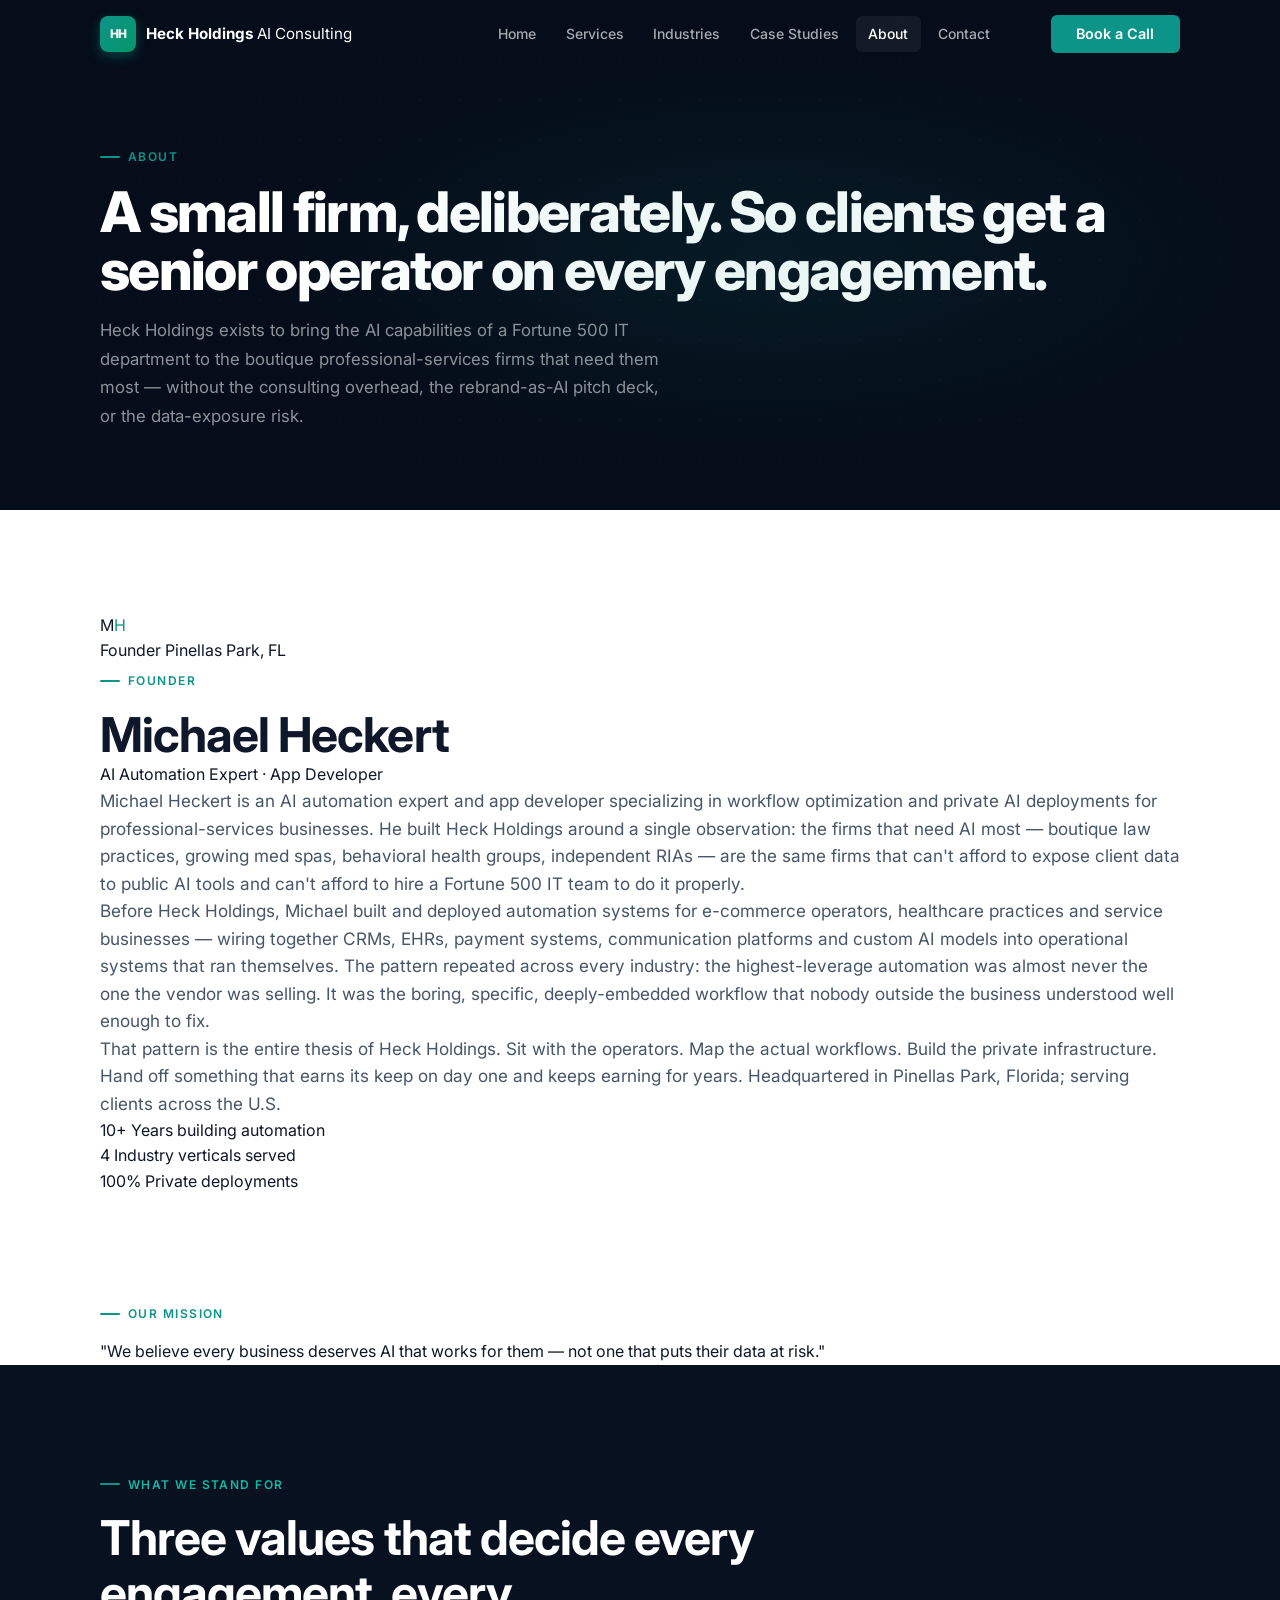
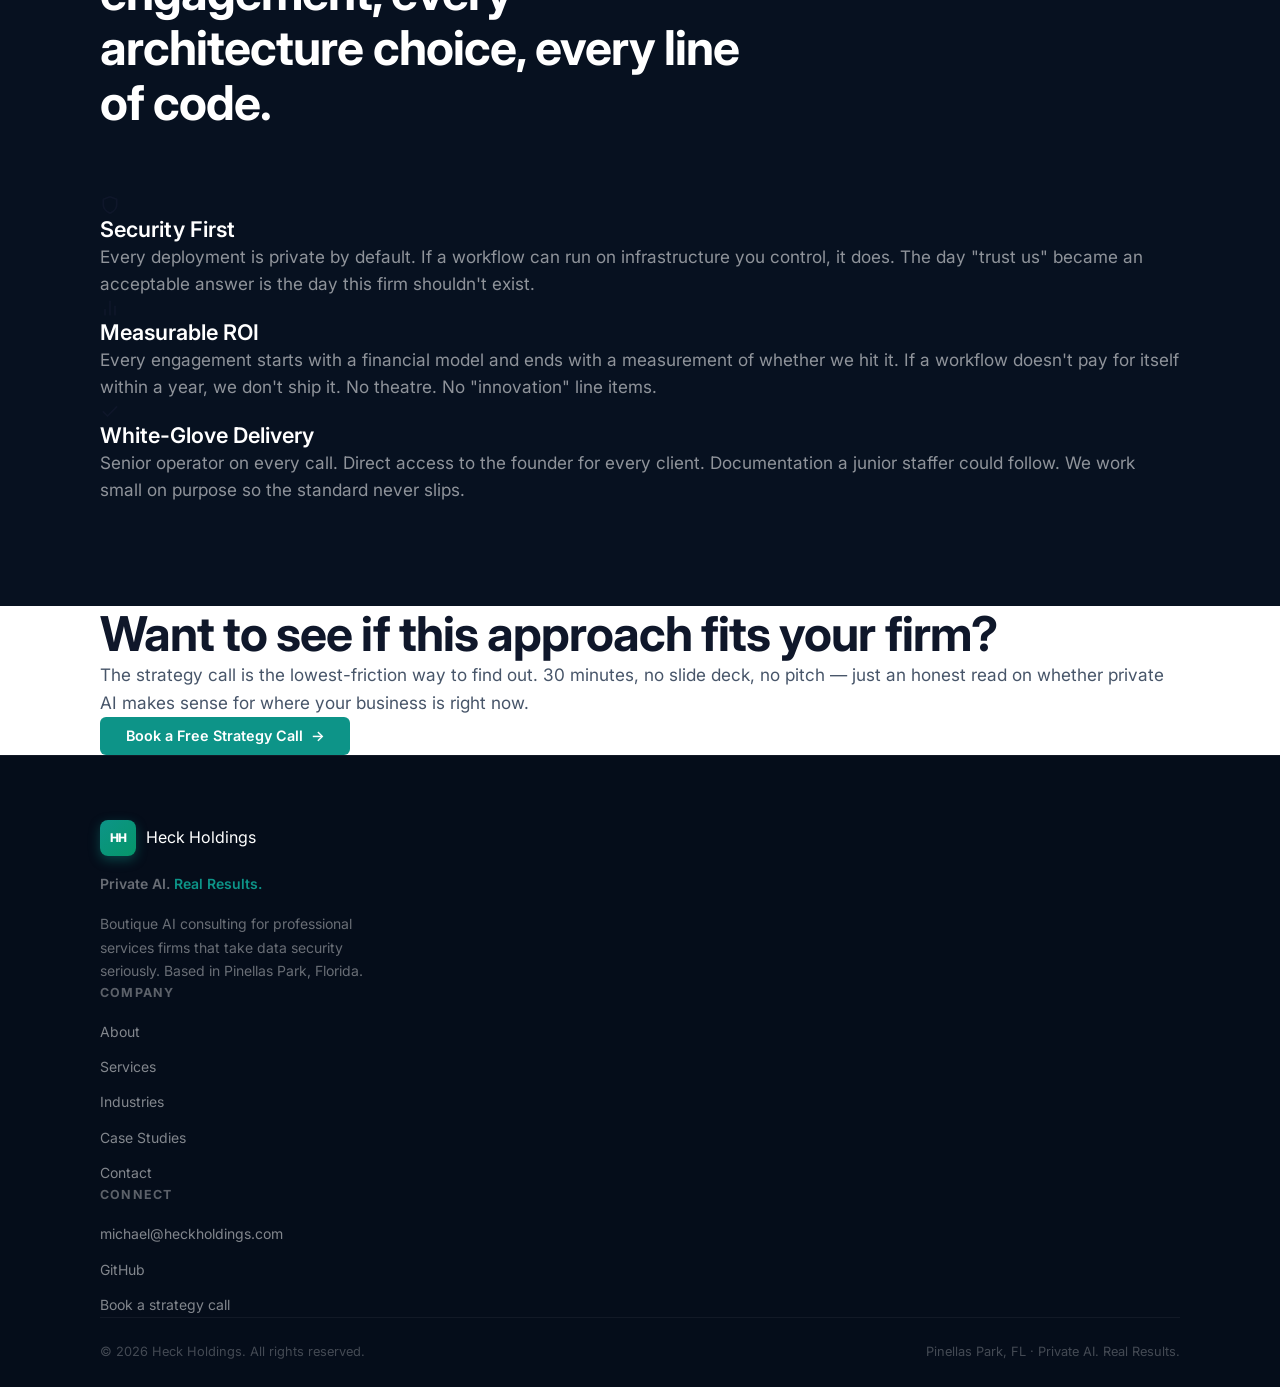
==== commit 89e66547: "Calendly integration: inline embed on contact page, all CTAs linked" ====
--- a/about.html
+++ b/about.html
@@ -26,7 +26,7 @@
             <a href="about.html" class="nav-link">About</a>
             <a href="contact.html" class="nav-link">Contact</a>
           </div>
-          <a href="contact.html" class="btn btn-primary nav-cta">Book a Call</a>
+          <a href="https://calendly.com/michaelheckert-heckholdings/automation-setup" target="_blank" rel="noopener" class="btn btn-primary nav-cta">Book a Call</a>
           <button class="nav-toggle" aria-label="Toggle menu" aria-expanded="false">
             <svg width="20" height="20" viewBox="0 0 24 24" fill="none" stroke="currentColor" stroke-width="2" stroke-linecap="round"><line x1="3" y1="6" x2="21" y2="6"/><line x1="3" y1="12" x2="21" y2="12"/><line x1="3" y1="18" x2="21" y2="18"/></svg>
           </button>
--- a/styles.css
+++ b/styles.css
@@ -1,2032 +1,578 @@
 /* =========================================================
-   HECK HOLDINGS AI CONSULTING — Design System
-   Boutique-cybersecurity meets modern SaaS.
-   Deep navy + teal accent. Authoritative, technical, clean.
+   HECK HOLDINGS AI CONSULTING
+   Deep navy × teal. Precise. Authoritative. Premium.
    ========================================================= */
 
+@import url('https://fonts.googleapis.com/css2?family=Inter:wght@300;400;500;600;700;800;900&family=JetBrains+Mono:wght@400;500&display=swap');
+
+/* ── Reset ─────────────────────────────────────────────── */
+*, *::before, *::after { box-sizing: border-box; margin: 0; padding: 0; }
+html { scroll-behavior: smooth; -webkit-text-size-adjust: 100%; }
+body {
+  font-family: 'Inter', system-ui, -apple-system, sans-serif;
+  background: #ffffff;
+  color: #0f172a;
+  line-height: 1.6;
+  overflow-x: hidden;
+}
+img, svg { display: block; max-width: 100%; }
+a { color: inherit; text-decoration: none; }
+ul { list-style: none; }
+button { cursor: pointer; border: none; background: none; font: inherit; }
+
+/* ── Design Tokens ─────────────────────────────────────── */
 :root {
-  /* Type scale — fluid */
-  --text-xs: clamp(0.75rem, 0.7rem + 0.25vw, 0.875rem);
-  --text-sm: clamp(0.875rem, 0.8rem + 0.35vw, 1rem);
-  --text-base: clamp(1rem, 0.95rem + 0.25vw, 1.125rem);
-  --text-lg: clamp(1.125rem, 1rem + 0.75vw, 1.5rem);
-  --text-xl: clamp(1.5rem, 1.2rem + 1.25vw, 2.25rem);
-  --text-2xl: clamp(2rem, 1.2rem + 2.5vw, 3.5rem);
-  --text-3xl: clamp(2.5rem, 1rem + 4vw, 5rem);
-  --text-hero: clamp(3rem, 1rem + 6vw, 6.5rem);
-
-  /* Spacing — 4px base */
-  --space-1: 0.25rem;
-  --space-2: 0.5rem;
-  --space-3: 0.75rem;
-  --space-4: 1rem;
-  --space-5: 1.25rem;
-  --space-6: 1.5rem;
-  --space-8: 2rem;
-  --space-10: 2.5rem;
-  --space-12: 3rem;
-  --space-16: 4rem;
-  --space-20: 5rem;
-  --space-24: 6rem;
-  --space-32: 8rem;
-
-  /* Brand palette */
-  --navy-950: #060f1d;
-  --navy-900: #0a1628;
-  --navy-800: #0f1f37;
-  --navy-700: #142a48;
-  --navy-600: #1c3960;
-
-  --teal-500: #0d9488;
-  --teal-400: #14b8a6;
-  --teal-300: #2dd4bf;
-  --teal-100: #ccfbf1;
-  --teal-glow: rgba(13, 148, 136, 0.18);
-
-  /* Light surface system */
-  --color-bg: #ffffff;
-  --color-surface: #f8fafc;
-  --color-surface-2: #f1f5f9;
-  --color-border: #e2e8f0;
-  --color-border-strong: #cbd5e1;
-  --color-text: #0f172a;
-  --color-text-muted: #475569;
-  --color-text-faint: #94a3b8;
-
-  /* Semantic */
-  --color-primary: var(--teal-500);
-  --color-primary-hover: #0b7d72;
-  --color-dark: var(--navy-900);
-
-  /* Radius */
+  --navy-950: #050d1a;
+  --navy-900: #071120;
+  --navy-800: #0d1c35;
+  --navy-700: #12263f;
+  --navy-600: #1a3554;
+
+  --teal:     #0d9488;
+  --teal-lt:  #14b8a6;
+  --teal-dim: rgba(13,148,136,.15);
+  --teal-glow: rgba(13,148,136,.25);
+
+  --white:    #ffffff;
+  --slate-50: #f8fafc;
+  --slate-100:#f1f5f9;
+  --slate-200:#e2e8f0;
+  --slate-400:#94a3b8;
+  --slate-500:#64748b;
+  --slate-600:#475569;
+  --slate-900:#0f172a;
+
   --radius-sm: 6px;
-  --radius-md: 10px;
-  --radius-lg: 16px;
-  --radius-xl: 24px;
-  --radius-full: 9999px;
-
-  /* Transitions */
-  --transition: 220ms cubic-bezier(0.16, 1, 0.3, 1);
-
-  /* Shadows */
-  --shadow-sm: 0 1px 2px rgba(10, 22, 40, 0.06);
-  --shadow-md: 0 10px 30px -10px rgba(10, 22, 40, 0.18);
-  --shadow-lg: 0 24px 60px -20px rgba(10, 22, 40, 0.25);
-  --shadow-glow: 0 0 0 1px rgba(13, 148, 136, 0.25), 0 12px 40px -8px rgba(13, 148, 136, 0.4);
-
-  /* Layout */
-  --content-narrow: 720px;
-  --content-default: 1080px;
-  --content-wide: 1280px;
-
-  /* Fonts */
-  --font-display: 'Cabinet Grotesk', 'Inter', system-ui, sans-serif;
-  --font-body: 'Satoshi', 'Inter', system-ui, sans-serif;
-  --font-mono: 'JetBrains Mono', ui-monospace, monospace;
-}
-
-/* ===== Base ===== */
-*,
-*::before,
-*::after {
-  box-sizing: border-box;
-  margin: 0;
-  padding: 0;
-}
-
-html {
-  -webkit-font-smoothing: antialiased;
-  -moz-osx-font-smoothing: grayscale;
-  text-rendering: optimizeLegibility;
-  scroll-behavior: smooth;
-  scroll-padding-top: 88px;
-}
-
-body {
-  min-height: 100dvh;
-  line-height: 1.6;
-  font-family: var(--font-body);
-  font-size: var(--text-base);
-  color: var(--color-text);
-  background: var(--color-bg);
-  overflow-x: hidden;
-}
-
-img, svg, video {
-  display: block;
-  max-width: 100%;
-  height: auto;
-}
-
-ul, ol {
-  list-style: none;
-}
-
-input, button, textarea, select {
-  font: inherit;
-  color: inherit;
-}
-
-h1, h2, h3, h4, h5, h6 {
-  font-family: var(--font-display);
-  font-weight: 600;
-  letter-spacing: -0.02em;
-  line-height: 1.1;
-  text-wrap: balance;
-}
-
-p {
-  text-wrap: pretty;
-  max-width: 68ch;
-}
-
-a {
-  color: inherit;
-  text-decoration: none;
-  transition: color var(--transition);
-}
-
-::selection {
-  background: var(--teal-500);
-  color: white;
-}
-
-:focus-visible {
-  outline: 2px solid var(--teal-500);
-  outline-offset: 3px;
+  --radius:    12px;
+  --radius-lg: 20px;
+  --radius-xl: 28px;
+
+  --shadow-sm: 0 1px 3px rgba(0,0,0,.08), 0 1px 2px rgba(0,0,0,.05);
+  --shadow:    0 4px 16px rgba(0,0,0,.08), 0 1px 4px rgba(0,0,0,.04);
+  --shadow-lg: 0 20px 60px rgba(0,0,0,.12), 0 4px 16px rgba(0,0,0,.06);
+  --shadow-xl: 0 32px 80px rgba(0,0,0,.18);
+
+  --wrap: 1160px;
+  --gap: clamp(1rem, 3vw, 2rem);
+}
+
+/* ── Utility ───────────────────────────────────────────── */
+.wrap { max-width: var(--wrap); margin: 0 auto; padding: 0 clamp(1.25rem, 4vw, 2.5rem); }
+
+/* ── Typography scale ──────────────────────────────────── */
+h1 { font-size: clamp(2.6rem, 2rem + 3.5vw, 5.5rem); font-weight: 800; line-height: 1.05; letter-spacing: -0.03em; }
+h2 { font-size: clamp(1.8rem, 1.4rem + 2vw, 3rem);   font-weight: 700; line-height: 1.15; letter-spacing: -0.02em; }
+h3 { font-size: clamp(1.1rem, 1rem + 0.5vw, 1.35rem); font-weight: 600; line-height: 1.3; }
+p  { font-size: clamp(0.95rem, 0.9rem + 0.25vw, 1.075rem); color: var(--slate-600); }
+
+.eyebrow {
+  display: inline-flex; align-items: center; gap: 8px;
+  font-size: 0.75rem; font-weight: 600; letter-spacing: 0.12em; text-transform: uppercase;
+  color: var(--teal); margin-bottom: 1rem;
+}
+.eyebrow::before { content: ''; width: 20px; height: 2px; background: var(--teal); border-radius: 2px; }
+.accent { color: var(--teal); }
+.mono { font-family: 'JetBrains Mono', monospace; }
+
+/* ── Buttons ───────────────────────────────────────────── */
+.btn {
+  display: inline-flex; align-items: center; gap: 8px;
+  padding: 0.75rem 1.6rem;
+  font-size: 0.9rem; font-weight: 600; line-height: 1;
   border-radius: var(--radius-sm);
-}
-
-button {
-  cursor: pointer;
-  background: none;
-  border: none;
-  font-family: inherit;
-}
+  transition: all .2s ease;
+  white-space: nowrap;
+}
+.btn-primary {
+  background: var(--teal); color: #fff;
+  box-shadow: 0 0 0 0 var(--teal-glow);
+}
+.btn-primary:hover { background: var(--teal-lt); transform: translateY(-1px); box-shadow: 0 8px 24px var(--teal-glow); }
+.btn-primary:active { transform: translateY(0); }
+
+.btn-outline {
+  background: transparent; color: var(--teal);
+  border: 1.5px solid var(--teal);
+}
+.btn-outline:hover { background: var(--teal-dim); }
+
+.btn-ghost-light {
+  background: rgba(255,255,255,.08); color: #fff;
+  border: 1.5px solid rgba(255,255,255,.18);
+  backdrop-filter: blur(4px);
+}
+.btn-ghost-light:hover { background: rgba(255,255,255,.14); border-color: rgba(255,255,255,.3); }
+
+.btn-arrow::after { content: '→'; transition: transform .2s; }
+.btn-arrow:hover::after { transform: translateX(4px); }
+
+.btn-lg { padding: 1rem 2rem; font-size: 1rem; border-radius: var(--radius); }
+
+/* ── Header ────────────────────────────────────────────── */
+.header {
+  position: fixed; top: 0; left: 0; right: 0; z-index: 100;
+  transition: background .25s, box-shadow .25s, border-color .25s;
+  border-bottom: 1px solid transparent;
+}
+.header.scrolled {
+  background: rgba(5,13,26,.92);
+  backdrop-filter: blur(20px) saturate(180%);
+  border-bottom-color: rgba(255,255,255,.06);
+  box-shadow: 0 4px 32px rgba(0,0,0,.3);
+}
+.nav {
+  display: flex; align-items: center; gap: 2rem;
+  height: 68px;
+}
+.brand { display: flex; align-items: center; gap: 10px; flex-shrink: 0; }
+.brand-mark {
+  width: 36px; height: 36px; border-radius: 8px;
+  background: linear-gradient(135deg, var(--teal), #059669);
+  display: flex; align-items: center; justify-content: center;
+  font-size: 0.75rem; font-weight: 800; color: #fff; letter-spacing: -0.05em;
+  box-shadow: 0 4px 12px rgba(13,148,136,.4);
+}
+.brand-name { font-size: 0.95rem; font-weight: 700; color: #fff; }
+.brand-name span { color: var(--slate-400); font-weight: 400; }
+
+.nav-links { display: flex; align-items: center; gap: 0.25rem; margin-left: auto; }
+.nav-link {
+  font-size: 0.875rem; font-weight: 500; color: rgba(255,255,255,.65);
+  padding: 0.4rem 0.8rem; border-radius: var(--radius-sm);
+  transition: color .15s, background .15s;
+}
+.nav-link:hover, .nav-link.active { color: #fff; background: rgba(255,255,255,.06); }
+
+.nav-cta { margin-left: 1rem; }
+.nav-toggle { display: none; color: #fff; padding: 4px; }
+
+.mobile-menu {
+  display: none; flex-direction: column; gap: 4px;
+  padding: 1rem 1.25rem 1.5rem;
+  background: var(--navy-900);
+  border-top: 1px solid rgba(255,255,255,.06);
+}
+.mobile-menu.open { display: flex; }
+.mobile-menu .nav-link { color: rgba(255,255,255,.8); padding: 0.6rem 0.75rem; }
+.mobile-menu .btn { margin-top: 0.5rem; align-self: flex-start; }
+
+/* ── Hero ──────────────────────────────────────────────── */
+.hero {
+  position: relative; overflow: hidden;
+  background: var(--navy-950);
+  padding: 140px 0 100px;
+  min-height: 100vh;
+  display: flex; flex-direction: column; justify-content: center;
+}
+
+/* Animated gradient mesh */
+.hero-mesh {
+  position: absolute; inset: 0; pointer-events: none;
+  background:
+    radial-gradient(ellipse 80% 60% at 60% 40%, rgba(13,148,136,.12) 0%, transparent 60%),
+    radial-gradient(ellipse 50% 40% at 20% 70%, rgba(13,148,136,.07) 0%, transparent 55%),
+    radial-gradient(ellipse 60% 80% at 90% 10%, rgba(5,150,105,.06) 0%, transparent 50%);
+}
+
+/* Dot grid */
+.hero-grid {
+  position: absolute; inset: 0; pointer-events: none;
+  background-image: radial-gradient(circle, rgba(255,255,255,.04) 1px, transparent 1px);
+  background-size: 40px 40px;
+  mask-image: radial-gradient(ellipse 80% 80% at 50% 50%, black 0%, transparent 100%);
+}
+
+/* Horizontal scan line */
+.hero::before {
+  content: '';
+  position: absolute; left: 0; right: 0; top: 42%; height: 1px;
+  background: linear-gradient(90deg, transparent 0%, rgba(13,148,136,.2) 30%, rgba(13,148,136,.5) 50%, rgba(13,148,136,.2) 70%, transparent 100%);
+  pointer-events: none;
+}
+
+.hero-inner { position: relative; z-index: 2; }
+
+.hero-badge {
+  display: inline-flex; align-items: center; gap: 8px;
+  padding: 6px 14px 6px 8px;
+  background: rgba(13,148,136,.1); border: 1px solid rgba(13,148,136,.25);
+  border-radius: 100px; margin-bottom: 2.5rem;
+  font-size: 0.78rem; font-weight: 500; color: var(--teal-lt);
+}
+.hero-badge-dot {
+  width: 6px; height: 6px; border-radius: 50%;
+  background: var(--teal); box-shadow: 0 0 8px var(--teal);
+  animation: pulse-dot 2s ease-in-out infinite;
+}
+@keyframes pulse-dot { 0%,100% { opacity:1; transform: scale(1); } 50% { opacity:.5; transform: scale(.8); } }
+
+.hero h1 { color: #fff; margin-bottom: 1.75rem; }
+.hero h1 em { font-style: normal; color: var(--teal); }
+
+.hero-sub {
+  font-size: clamp(1.05rem, 1rem + 0.4vw, 1.25rem);
+  color: rgba(255,255,255,.55);
+  max-width: 580px;
+  margin-bottom: 2.5rem;
+  line-height: 1.7;
+}
+
+.hero-actions { display: flex; flex-wrap: wrap; gap: 1rem; margin-bottom: 4rem; }
+
+.hero-stats {
+  display: flex; flex-wrap: wrap; gap: 0;
+  border: 1px solid rgba(255,255,255,.07);
+  border-radius: var(--radius);
+  overflow: hidden;
+  max-width: 640px;
+  background: rgba(255,255,255,.025);
+  backdrop-filter: blur(8px);
+}
+.hero-stat {
+  flex: 1; min-width: 140px;
+  padding: 1.25rem 1.5rem;
+  border-right: 1px solid rgba(255,255,255,.07);
+}
+.hero-stat:last-child { border-right: none; }
+.stat-val {
+  font-size: 1.6rem; font-weight: 800; color: #fff; line-height: 1;
+  margin-bottom: 0.3rem; letter-spacing: -0.03em;
+}
+.stat-val span { color: var(--teal); }
+.stat-label { font-size: 0.72rem; color: rgba(255,255,255,.4); text-transform: uppercase; letter-spacing: 0.08em; }
+
+/* ── Trust bar ─────────────────────────────────────────── */
+.trustbar {
+  background: var(--navy-900);
+  border-top: 1px solid rgba(255,255,255,.05);
+  border-bottom: 1px solid rgba(255,255,255,.05);
+  padding: 1.1rem 0;
+}
+.trustbar-inner {
+  display: flex; flex-wrap: wrap; align-items: center; justify-content: center; gap: 0;
+}
+.trust-item {
+  display: flex; align-items: center; gap: 8px;
+  font-size: 0.8rem; font-weight: 500; color: rgba(255,255,255,.45);
+  padding: 0.4rem 1.75rem;
+  border-right: 1px solid rgba(255,255,255,.07);
+}
+.trust-item:last-child { border-right: none; }
+.trust-item svg { color: var(--teal); flex-shrink: 0; }
+
+/* ── Section base ──────────────────────────────────────── */
+.section { padding: clamp(4rem, 8vw, 8rem) 0; }
+.section-sm { padding: clamp(3rem, 6vw, 5rem) 0; }
+.section-dark { background: var(--navy-900); }
+.section-darker { background: var(--navy-950); }
+.section-light { background: var(--slate-50); }
+
+.section-head { margin-bottom: clamp(2.5rem, 5vw, 4.5rem); max-width: 680px; }
+.section-head.center { text-align: center; margin-left: auto; margin-right: auto; }
+.section-head p { margin-top: 1rem; font-size: 1.05rem; }
+
+/* Dark section type overrides */
+.section-dark h2, .section-dark h3, .section-darker h2, .section-darker h3 { color: #fff; }
+.section-dark p, .section-darker p { color: rgba(255,255,255,.55); }
+.section-dark .eyebrow { color: var(--teal-lt); }
+.section-darker .eyebrow { color: var(--teal-lt); }
+
+/* ── Grid ──────────────────────────────────────────────── */
+.grid { display: grid; gap: var(--gap); }
+.grid-2 { grid-template-columns: repeat(auto-fit, minmax(min(100%,480px),1fr)); }
+.grid-3 { grid-template-columns: repeat(auto-fit, minmax(min(100%,300px),1fr)); }
+.grid-4 { grid-template-columns: repeat(auto-fit, minmax(min(100%,240px),1fr)); }
+
+/* ── Cards ─────────────────────────────────────────────── */
+.card {
+  background: #fff; border: 1px solid var(--slate-200);
+  border-radius: var(--radius-lg); padding: 2rem;
+  box-shadow: var(--shadow-sm);
+  transition: transform .2s, box-shadow .2s, border-color .2s;
+}
+.card:hover { transform: translateY(-4px); box-shadow: var(--shadow-lg); border-color: var(--slate-200); }
+
+.card-dark {
+  background: var(--navy-800); border: 1px solid rgba(255,255,255,.07);
+  border-radius: var(--radius-lg); padding: 2rem;
+  transition: transform .2s, border-color .2s;
+}
+.card-dark:hover { transform: translateY(-4px); border-color: rgba(13,148,136,.3); }
+
+.card-icon {
+  width: 48px; height: 48px; border-radius: var(--radius);
+  background: var(--teal-dim); border: 1px solid rgba(13,148,136,.2);
+  display: flex; align-items: center; justify-content: center;
+  margin-bottom: 1.25rem; color: var(--teal);
+}
+.card-icon-dark {
+  width: 48px; height: 48px; border-radius: var(--radius);
+  background: rgba(13,148,136,.1); border: 1px solid rgba(13,148,136,.2);
+  display: flex; align-items: center; justify-content: center;
+  margin-bottom: 1.25rem; color: var(--teal-lt);
+}
+
+.card h3 { margin-bottom: 0.6rem; }
+.card-dark h3 { color: #fff; margin-bottom: 0.6rem; }
+
+/* ── Problem section ───────────────────────────────────── */
+.problem-grid { display: grid; grid-template-columns: repeat(auto-fit, minmax(min(100%,300px),1fr)); gap: 1.5px; background: rgba(255,255,255,.05); border-radius: var(--radius-lg); overflow: hidden; border: 1px solid rgba(255,255,255,.05); }
+.problem-cell {
+  padding: 2.5rem 2rem;
+  background: var(--navy-800);
+  position: relative;
+}
+.problem-cell::before {
+  content: '';
+  position: absolute; top: 0; left: 0; right: 0; height: 2px;
+  background: linear-gradient(90deg, var(--teal), transparent);
+  opacity: 0;
+  transition: opacity .25s;
+}
+.problem-cell:hover::before { opacity: 1; }
+.problem-num {
+  font-family: 'JetBrains Mono', monospace;
+  font-size: 0.7rem; letter-spacing: 0.1em;
+  color: var(--teal); margin-bottom: 1rem; display: block;
+}
+.problem-cell h3 { color: #fff; margin-bottom: 0.75rem; font-size: 1.15rem; }
+
+/* ── Process steps ─────────────────────────────────────── */
+.steps { display: flex; flex-direction: column; gap: 0; position: relative; }
+.steps::before {
+  content: ''; position: absolute; left: 27px; top: 52px; bottom: 52px; width: 2px;
+  background: linear-gradient(180deg, var(--teal) 0%, rgba(13,148,136,.2) 100%);
+}
+.step {
+  display: grid; grid-template-columns: 56px 1fr; gap: 2rem;
+  padding: 2.5rem 0; border-bottom: 1px solid var(--slate-100);
+  position: relative;
+}
+.step:last-child { border-bottom: none; }
+.step-num-wrap {
+  position: relative; z-index: 1;
+}
+.step-num {
+  width: 56px; height: 56px; border-radius: 50%;
+  background: var(--teal); color: #fff;
+  display: flex; align-items: center; justify-content: center;
+  font-family: 'JetBrains Mono', monospace; font-size: 0.8rem; font-weight: 700;
+  box-shadow: 0 0 0 6px rgba(13,148,136,.1);
+  flex-shrink: 0;
+}
+.step-body {}
+.step h3 { margin-bottom: 0.5rem; font-size: 1.2rem; }
+.step p { margin-bottom: 0.75rem; }
+.step-tag {
+  display: inline-flex; align-items: center; gap: 6px;
+  font-size: 0.78rem; font-weight: 600; color: var(--teal);
+  background: var(--teal-dim); padding: 4px 12px; border-radius: 100px;
+  border: 1px solid rgba(13,148,136,.2);
+}
+
+/* ── Pricing ───────────────────────────────────────────── */
+.pricing-grid { display: grid; grid-template-columns: repeat(auto-fit, minmax(min(100%,300px),1fr)); gap: 1.5rem; align-items: start; }
+
+.price-card {
+  border-radius: var(--radius-xl); padding: 2.25rem;
+  border: 1.5px solid var(--slate-200);
+  background: #fff;
+  position: relative; overflow: hidden;
+  transition: transform .2s, box-shadow .2s;
+}
+.price-card:hover { transform: translateY(-6px); box-shadow: var(--shadow-xl); }
+
+.price-card.featured {
+  background: var(--navy-900); border-color: var(--teal);
+  box-shadow: 0 0 0 1px var(--teal), 0 20px 60px rgba(13,148,136,.15);
+}
+.price-card.featured h3, .price-card.featured .price-amt { color: #fff; }
+.price-card.featured p { color: rgba(255,255,255,.5); }
+.price-card.featured .price-period { color: rgba(255,255,255,.4); }
+.price-card.featured li { color: rgba(255,255,255,.75); border-color: rgba(255,255,255,.08); }
+.price-card.featured li::before { color: var(--teal-lt); }
+
+.price-badge {
+  position: absolute; top: 1.5rem; right: 1.5rem;
+  background: var(--teal); color: #fff;
+  font-size: 0.7rem; font-weight: 700; letter-spacing: 0.08em; text-transform: uppercase;
+  padding: 4px 10px; border-radius: 100px;
+}
+.price-tier { font-size: 0.72rem; font-weight: 700; letter-spacing: 0.12em; text-transform: uppercase; color: var(--teal); margin-bottom: 0.6rem; }
+.price-card h3 { margin-bottom: 1.5rem; font-size: 1.2rem; }
+.price-amt { font-size: 2.4rem; font-weight: 800; letter-spacing: -0.04em; color: var(--slate-900); line-height: 1; }
+.price-period { font-size: 0.85rem; color: var(--slate-500); margin-top: 0.25rem; margin-bottom: 1.75rem; }
+.price-divider { height: 1px; background: var(--slate-200); margin-bottom: 1.5rem; }
+.price-card.featured .price-divider { background: rgba(255,255,255,.08); }
+.price-list { display: flex; flex-direction: column; gap: 0; margin-bottom: 2rem; }
+.price-list li {
+  display: flex; align-items: flex-start; gap: 10px;
+  font-size: 0.875rem; color: var(--slate-600);
+  padding: 0.6rem 0; border-bottom: 1px solid var(--slate-100);
+}
+.price-list li:last-child { border-bottom: none; }
+.price-list li::before { content: '✓'; color: var(--teal); font-weight: 700; font-size: 0.8rem; margin-top: 1px; flex-shrink: 0; }
+.credit-note {
+  background: rgba(13,148,136,.08); border: 1px solid rgba(13,148,136,.2);
+  border-radius: var(--radius-sm); padding: 0.75rem 1rem;
+  font-size: 0.78rem; color: var(--teal); font-weight: 500;
+  margin-bottom: 1.5rem;
+}
+
+/* ── Industries ────────────────────────────────────────── */
+.industry-grid { display: grid; grid-template-columns: repeat(auto-fit, minmax(min(100%,260px),1fr)); gap: 1.25rem; }
+.industry-card {
+  border-radius: var(--radius-lg); padding: 2rem;
+  background: var(--navy-800); border: 1px solid rgba(255,255,255,.06);
+  cursor: pointer; transition: transform .2s, border-color .2s, box-shadow .2s;
+  position: relative; overflow: hidden;
+}
+.industry-card::after {
+  content: ''; position: absolute; bottom: 0; left: 0; right: 0; height: 3px;
+  background: linear-gradient(90deg, var(--teal), var(--teal-lt));
+  transform: scaleX(0); transform-origin: left; transition: transform .3s;
+}
+.industry-card:hover { transform: translateY(-4px); border-color: rgba(13,148,136,.2); box-shadow: 0 16px 48px rgba(0,0,0,.3); }
+.industry-card:hover::after { transform: scaleX(1); }
+.industry-card h3 { color: #fff; margin-bottom: 0.6rem; font-size: 1.1rem; }
+.industry-icon { font-size: 1.75rem; margin-bottom: 1.1rem; }
+.industry-tag {
+  display: inline-block; font-size: 0.68rem; font-weight: 700; letter-spacing: 0.1em;
+  text-transform: uppercase; color: var(--teal); background: rgba(13,148,136,.1);
+  border: 1px solid rgba(13,148,136,.2); padding: 3px 10px; border-radius: 100px;
+  margin-bottom: 0.85rem;
+}
+
+/* ── CTA banner ────────────────────────────────────────── */
+.cta-section {
+  background: var(--navy-950); position: relative; overflow: hidden;
+  padding: clamp(4rem, 8vw, 7rem) 0;
+}
+.cta-section::before {
+  content: '';
+  position: absolute; inset: 0;
+  background: radial-gradient(ellipse 60% 80% at 50% 50%, rgba(13,148,136,.1) 0%, transparent 70%);
+  pointer-events: none;
+}
+.cta-inner { position: relative; z-index: 1; text-align: center; max-width: 680px; margin: 0 auto; }
+.cta-inner h2 { color: #fff; margin-bottom: 1rem; }
+.cta-inner p { font-size: 1.05rem; color: rgba(255,255,255,.5); margin-bottom: 2.5rem; }
+.cta-actions { display: flex; flex-wrap: wrap; gap: 1rem; justify-content: center; }
+
+/* ── Comparison table (optional) ──────────────────────── */
+.compare-wrap { overflow-x: auto; }
+.compare-table { width: 100%; border-collapse: collapse; }
+.compare-table th, .compare-table td { padding: 1rem 1.25rem; text-align: left; font-size: 0.875rem; border-bottom: 1px solid rgba(255,255,255,.06); }
+.compare-table th { font-weight: 600; color: rgba(255,255,255,.5); font-size: 0.78rem; text-transform: uppercase; letter-spacing: 0.08em; }
+.compare-table td:first-child { color: rgba(255,255,255,.7); }
+.compare-table td:not(:first-child) { text-align: center; color: rgba(255,255,255,.45); }
+.check { color: var(--teal); font-size: 1rem; }
+.cross { color: rgba(255,255,255,.2); }
+
+/* ── Footer ────────────────────────────────────────────── */
+.footer { background: var(--navy-950); border-top: 1px solid rgba(255,255,255,.05); padding-top: 4rem; }
+.footer-grid { display: grid; grid-template-columns: 1.8fr repeat(3, 1fr); gap: 2rem; padding-bottom: 3rem; }
+.footer-brand p { color: rgba(255,255,255,.4); font-size: 0.875rem; line-height: 1.7; margin-top: 1rem; max-width: 280px; }
+.footer-tagline { font-size: 1rem; font-weight: 600; color: #fff; margin-top: 0.5rem; }
+.footer-tagline span { color: var(--teal); }
+.footer-col h4 { font-size: 0.78rem; font-weight: 700; letter-spacing: 0.1em; text-transform: uppercase; color: rgba(255,255,255,.35); margin-bottom: 1rem; }
+.footer-col ul { display: flex; flex-direction: column; gap: 0.6rem; }
+.footer-col a { font-size: 0.875rem; color: rgba(255,255,255,.5); transition: color .15s; }
+.footer-col a:hover { color: var(--teal-lt); }
+.footer-bottom {
+  display: flex; align-items: center; justify-content: space-between; flex-wrap: wrap; gap: 1rem;
+  padding: 1.5rem 0; border-top: 1px solid rgba(255,255,255,.05);
+  font-size: 0.8rem; color: rgba(255,255,255,.25);
+}
+
+/* ── Forms ─────────────────────────────────────────────── */
+.form { display: flex; flex-direction: column; gap: 1.25rem; }
+.form-row { display: grid; grid-template-columns: 1fr 1fr; gap: 1.25rem; }
+.form-group { display: flex; flex-direction: column; gap: 0.4rem; }
+.form-group label { font-size: 0.82rem; font-weight: 600; color: var(--slate-600); }
+.form-group input, .form-group select, .form-group textarea {
+  width: 100%; padding: 0.75rem 1rem;
+  background: #fff; border: 1.5px solid var(--slate-200);
+  border-radius: var(--radius-sm); font-size: 0.9rem; font-family: inherit;
+  color: var(--slate-900); transition: border-color .15s, box-shadow .15s;
+  outline: none;
+}
+.form-group input:focus, .form-group select:focus, .form-group textarea:focus {
+  border-color: var(--teal); box-shadow: 0 0 0 3px var(--teal-dim);
+}
+.form-group textarea { resize: vertical; min-height: 140px; }
+
+/* ── Page hero (inner pages) ───────────────────────────── */
+.page-hero {
+  background: var(--navy-950);
+  padding: 140px 0 80px;
+  position: relative; overflow: hidden;
+}
+.page-hero::before {
+  content: ''; position: absolute; inset: 0;
+  background: radial-gradient(ellipse 60% 60% at 60% 50%, rgba(13,148,136,.1) 0%, transparent 65%);
+}
+.page-hero-inner { position: relative; z-index: 1; }
+.page-hero h1 { color: #fff; font-size: clamp(2rem, 1.5rem + 2.5vw, 3.75rem); margin-bottom: 1rem; }
+.page-hero p { color: rgba(255,255,255,.55); max-width: 560px; font-size: 1.05rem; line-height: 1.7; }
+
+/* ── How It Works grid ────────────────────────────────── */
+.how-it-works-grid {
+  display: grid;
+  grid-template-columns: 1fr 1fr;
+  gap: 4rem;
+  align-items: start;
+}
+@media (max-width: 768px) {
+  .how-it-works-grid {
+    grid-template-columns: 1fr;
+    gap: 2.5rem;
+  }
+  .how-it-works-grid .section-head {
+    margin-bottom: 0;
+  }
+}
+
+/* ── Animations ────────────────────────────────────────── */
+@keyframes fadeUp {
+  from { opacity: 0; transform: translateY(20px); }
+  to   { opacity: 1; transform: translateY(0); }
+}
+.fade-up   { animation: fadeUp .6s ease both; }
+.delay-100 { animation-delay: .1s; }
+.delay-200 { animation-delay: .2s; }
+.delay-300 { animation-delay: .3s; }
+.delay-400 { animation-delay: .4s; }
+.delay-500 { animation-delay: .5s; }
+
+/* Scroll reveal — visible by default, enhanced when JS loads */
+.reveal { transition: opacity .55s ease, transform .55s ease; }
+.js-loaded .reveal { opacity: 0; transform: translateY(18px); }
+.js-loaded .reveal.visible { opacity: 1; transform: none; }
 
 @media (prefers-reduced-motion: reduce) {
-  *, *::before, *::after {
-    animation-duration: 0.01ms !important;
-    transition-duration: 0.01ms !important;
-    scroll-behavior: auto !important;
-  }
-}
-
-/* ===== Layout primitives ===== */
-.wrap {
-  width: 100%;
-  max-width: var(--content-wide);
-  margin: 0 auto;
-  padding-inline: clamp(var(--space-5), 4vw, var(--space-10));
-}
-
-.wrap-narrow {
-  max-width: var(--content-narrow);
-}
-
-.wrap-default {
-  max-width: var(--content-default);
-}
-
-.section {
-  padding-block: clamp(var(--space-16), 9vw, var(--space-32));
-}
-
-.section-tight {
-  padding-block: clamp(var(--space-12), 6vw, var(--space-20));
-}
-
-.section-dark {
-  background: var(--navy-900);
-  color: rgba(255, 255, 255, 0.92);
-  position: relative;
-  overflow: hidden;
-}
-
-.section-dark h1, .section-dark h2, .section-dark h3, .section-dark h4 {
-  color: white;
-}
-
-.section-darker {
-  background: var(--navy-950);
-  color: rgba(255, 255, 255, 0.9);
-}
-
-/* ===== Eyebrow / labels ===== */
-.eyebrow {
-  display: inline-flex;
-  align-items: center;
-  gap: var(--space-2);
-  font-family: var(--font-body);
-  font-size: var(--text-xs);
-  font-weight: 600;
-  letter-spacing: 0.14em;
-  text-transform: uppercase;
-  color: var(--teal-500);
-}
-
-.eyebrow::before {
-  content: "";
-  width: 24px;
-  height: 1px;
-  background: currentColor;
-}
-
-.section-dark .eyebrow {
-  color: var(--teal-300);
-}
-
-/* ===== Buttons ===== */
-.btn {
-  display: inline-flex;
-  align-items: center;
-  justify-content: center;
-  gap: var(--space-2);
-  padding: 14px 22px;
-  font-size: var(--text-sm);
-  font-weight: 600;
-  border-radius: var(--radius-md);
-  transition: all var(--transition);
-  white-space: nowrap;
-  border: 1px solid transparent;
-  cursor: pointer;
-}
-
-.btn-primary {
-  background: var(--teal-500);
-  color: white;
-  box-shadow: 0 6px 20px -6px rgba(13, 148, 136, 0.5);
-}
-
-.btn-primary:hover {
-  background: var(--color-primary-hover);
-  transform: translateY(-1px);
-  box-shadow: 0 12px 28px -8px rgba(13, 148, 136, 0.6);
-}
-
-.btn-ghost {
-  background: transparent;
-  color: var(--color-text);
-  border-color: var(--color-border-strong);
-}
-
-.btn-ghost:hover {
-  border-color: var(--teal-500);
-  color: var(--teal-500);
-}
-
-.section-dark .btn-ghost {
-  color: white;
-  border-color: rgba(255, 255, 255, 0.2);
-}
-
-.section-dark .btn-ghost:hover {
-  border-color: var(--teal-400);
-  color: var(--teal-300);
-}
-
-.btn-arrow::after {
-  content: "→";
-  display: inline-block;
-  transition: transform var(--transition);
-}
-
-.btn:hover .btn-arrow::after,
-.btn-arrow:hover::after {
-  transform: translateX(3px);
-}
-
-/* ===== Header / Nav ===== */
-.header {
-  position: sticky;
-  top: 0;
-  z-index: 100;
-  background: rgba(255, 255, 255, 0.85);
-  backdrop-filter: saturate(180%) blur(14px);
-  -webkit-backdrop-filter: saturate(180%) blur(14px);
-  border-bottom: 1px solid transparent;
-  transition: border-color var(--transition), background var(--transition);
-}
-
-.header.scrolled {
-  border-bottom-color: var(--color-border);
-}
-
-.nav {
-  display: flex;
-  align-items: center;
-  justify-content: space-between;
-  gap: var(--space-6);
-  padding-block: var(--space-4);
-}
-
-.brand {
-  display: flex;
-  align-items: center;
-  gap: var(--space-3);
-  font-family: var(--font-display);
-  font-weight: 600;
-  font-size: var(--text-sm);
-  color: var(--color-text);
-  letter-spacing: -0.01em;
-}
-
-.brand-mark {
-  width: 36px;
-  height: 36px;
-  display: grid;
-  place-items: center;
-  background: var(--navy-900);
-  color: white;
-  border-radius: 8px;
-  font-family: var(--font-display);
-  font-weight: 700;
-  font-size: 14px;
-  letter-spacing: -0.04em;
-  position: relative;
-  overflow: hidden;
-}
-
-.brand-mark::after {
-  content: "";
-  position: absolute;
-  inset: 0;
-  background: linear-gradient(135deg, transparent 60%, var(--teal-500) 100%);
-  opacity: 0.5;
-}
-
-.brand-mark span {
-  position: relative;
-  z-index: 1;
-}
-
-.brand-name {
-  display: none;
-}
-
-@media (min-width: 720px) {
-  .brand-name {
-    display: inline;
-  }
-}
-
-.nav-links {
-  display: none;
-  gap: var(--space-6);
-  align-items: center;
-}
-
-@media (min-width: 960px) {
-  .nav-links {
-    display: flex;
-  }
-}
-
-.nav-link {
-  font-size: var(--text-sm);
-  font-weight: 500;
-  color: var(--color-text-muted);
-  position: relative;
-  padding-block: var(--space-2);
-}
-
-.nav-link:hover {
-  color: var(--color-text);
-}
-
-.nav-link.active {
-  color: var(--color-text);
-}
-
-.nav-link.active::after {
-  content: "";
-  position: absolute;
-  left: 0;
-  right: 0;
-  bottom: -2px;
-  height: 2px;
-  background: var(--teal-500);
-  border-radius: 1px;
-}
-
-.nav-cta {
-  display: none;
-}
-
-@media (min-width: 720px) {
-  .nav-cta {
-    display: inline-flex;
-  }
-}
-
-.nav-toggle {
-  display: inline-flex;
-  align-items: center;
-  justify-content: center;
-  width: 40px;
-  height: 40px;
-  border-radius: 8px;
-  border: 1px solid var(--color-border);
-}
-
-@media (min-width: 960px) {
-  .nav-toggle {
-    display: none;
-  }
-}
-
-.mobile-menu {
-  display: none;
-  flex-direction: column;
-  gap: var(--space-3);
-  padding: var(--space-4) 0 var(--space-6);
-  border-top: 1px solid var(--color-border);
-}
-
-.mobile-menu.open {
-  display: flex;
-}
-
-.mobile-menu .nav-link {
-  font-size: var(--text-base);
-  padding: var(--space-3) 0;
-}
-
-.mobile-menu .btn {
-  margin-top: var(--space-2);
-  align-self: flex-start;
-}
-
-/* ===== Hero ===== */
-.hero {
-  position: relative;
-  padding-block: clamp(var(--space-20), 12vw, var(--space-32));
-  background: var(--navy-900);
-  color: white;
-  overflow: hidden;
-}
-
-.hero-bg {
-  position: absolute;
-  inset: 0;
-  pointer-events: none;
-  opacity: 0.6;
-}
-
-.hero-bg::before {
-  content: "";
-  position: absolute;
-  top: -20%;
-  right: -10%;
-  width: 700px;
-  height: 700px;
-  background: radial-gradient(circle, var(--teal-glow) 0%, transparent 60%);
-  filter: blur(40px);
-}
-
-.hero-bg::after {
-  content: "";
-  position: absolute;
-  bottom: -30%;
-  left: -10%;
-  width: 600px;
-  height: 600px;
-  background: radial-gradient(circle, rgba(20, 184, 166, 0.12) 0%, transparent 60%);
-  filter: blur(40px);
-}
-
-.hero-grid {
-  position: absolute;
-  inset: 0;
-  background-image:
-    linear-gradient(rgba(255, 255, 255, 0.03) 1px, transparent 1px),
-    linear-gradient(90deg, rgba(255, 255, 255, 0.03) 1px, transparent 1px);
-  background-size: 60px 60px;
-  mask-image: radial-gradient(ellipse at center, black 30%, transparent 75%);
-  -webkit-mask-image: radial-gradient(ellipse at center, black 30%, transparent 75%);
-}
-
-.hero-content {
-  position: relative;
-  z-index: 2;
-  max-width: 920px;
-}
-
-.hero-badge {
-  display: inline-flex;
-  align-items: center;
-  gap: var(--space-2);
-  padding: 6px 14px 6px 6px;
-  background: rgba(255, 255, 255, 0.05);
-  border: 1px solid rgba(255, 255, 255, 0.1);
-  border-radius: var(--radius-full);
-  font-size: var(--text-xs);
-  font-weight: 500;
-  color: rgba(255, 255, 255, 0.85);
-  margin-bottom: var(--space-8);
-  backdrop-filter: blur(8px);
-}
-
-.hero-badge-dot {
-  display: inline-grid;
-  place-items: center;
-  width: 22px;
-  height: 22px;
-  background: var(--teal-500);
-  border-radius: var(--radius-full);
-  font-size: 10px;
-  font-weight: 700;
-  color: white;
-}
-
-.hero h1 {
-  font-size: var(--text-hero);
-  font-weight: 600;
-  letter-spacing: -0.035em;
-  line-height: 1.02;
-  margin-bottom: var(--space-6);
-  color: white;
-}
-
-.hero h1 .accent {
-  color: var(--teal-300);
-  font-style: italic;
-  font-weight: 500;
-}
-
-.hero-sub {
-  font-size: var(--text-lg);
-  color: rgba(255, 255, 255, 0.75);
-  max-width: 640px;
-  margin-bottom: var(--space-10);
-  line-height: 1.5;
-}
-
-.hero-actions {
-  display: flex;
-  flex-wrap: wrap;
-  gap: var(--space-4);
-  align-items: center;
-}
-
-.hero-meta {
-  display: flex;
-  flex-wrap: wrap;
-  gap: var(--space-8);
-  margin-top: var(--space-16);
-  padding-top: var(--space-8);
-  border-top: 1px solid rgba(255, 255, 255, 0.1);
-}
-
-.hero-meta-item {
-  display: flex;
-  flex-direction: column;
-  gap: 2px;
-}
-
-.hero-meta-label {
-  font-size: var(--text-xs);
-  text-transform: uppercase;
-  letter-spacing: 0.12em;
-  color: rgba(255, 255, 255, 0.45);
-  font-weight: 500;
-}
-
-.hero-meta-value {
-  font-family: var(--font-display);
-  font-size: var(--text-base);
-  font-weight: 500;
-  color: white;
-}
-
-/* Smaller hero for interior pages */
-.page-hero {
-  padding-block: clamp(var(--space-16), 10vw, var(--space-24));
-  background: var(--navy-900);
-  color: white;
-  position: relative;
-  overflow: hidden;
-}
-
-.page-hero h1 {
-  font-size: var(--text-2xl);
-  margin-bottom: var(--space-5);
-  color: white;
-  max-width: 16ch;
-}
-
-.page-hero-sub {
-  font-size: var(--text-lg);
-  color: rgba(255, 255, 255, 0.72);
-  max-width: 60ch;
-}
-
-/* ===== Section heading ===== */
-.section-head {
-  margin-bottom: var(--space-12);
-  max-width: 760px;
-}
-
-.section-head h2 {
-  font-size: var(--text-2xl);
-  margin-top: var(--space-3);
-  margin-bottom: var(--space-4);
-  letter-spacing: -0.025em;
-}
-
-.section-head p {
-  font-size: var(--text-lg);
-  color: var(--color-text-muted);
-}
-
-.section-dark .section-head p {
-  color: rgba(255, 255, 255, 0.7);
-}
-
-/* ===== Cards / grids ===== */
-.grid {
-  display: grid;
-  gap: var(--space-6);
-}
-
-.grid-2 {
-  grid-template-columns: 1fr;
-}
-
-.grid-3 {
-  grid-template-columns: 1fr;
-}
-
-.grid-4 {
-  grid-template-columns: 1fr;
-}
-
-@media (min-width: 720px) {
-  .grid-2 { grid-template-columns: repeat(2, 1fr); }
-  .grid-3 { grid-template-columns: repeat(2, 1fr); }
-  .grid-4 { grid-template-columns: repeat(2, 1fr); }
-}
-
-@media (min-width: 1024px) {
-  .grid-3 { grid-template-columns: repeat(3, 1fr); }
-  .grid-4 { grid-template-columns: repeat(4, 1fr); }
-}
-
-.card {
-  background: var(--color-bg);
-  border: 1px solid var(--color-border);
-  border-radius: var(--radius-lg);
-  padding: var(--space-8);
-  transition: all var(--transition);
-  position: relative;
-  overflow: hidden;
-}
-
-.card:hover {
-  border-color: var(--teal-500);
-  transform: translateY(-2px);
-  box-shadow: var(--shadow-md);
-}
-
-.section-dark .card {
-  background: rgba(255, 255, 255, 0.03);
-  border-color: rgba(255, 255, 255, 0.08);
-}
-
-.section-dark .card:hover {
-  background: rgba(255, 255, 255, 0.05);
-  border-color: var(--teal-500);
-}
-
-.card-icon {
-  width: 48px;
-  height: 48px;
-  display: grid;
-  place-items: center;
-  background: linear-gradient(135deg, var(--teal-500), #0b7d72);
-  color: white;
-  border-radius: var(--radius-md);
-  margin-bottom: var(--space-5);
-  box-shadow: 0 6px 20px -8px rgba(13, 148, 136, 0.5);
-}
-
-.section-dark .card-icon {
-  background: rgba(13, 148, 136, 0.15);
-  border: 1px solid rgba(13, 148, 136, 0.3);
-  color: var(--teal-300);
-  box-shadow: none;
-}
-
-.card-num {
-  font-family: var(--font-display);
-  font-size: var(--text-sm);
-  font-weight: 500;
-  color: var(--teal-500);
-  letter-spacing: 0.1em;
-  margin-bottom: var(--space-4);
-  display: inline-block;
-  font-variant-numeric: tabular-nums;
-}
-
-.card h3 {
-  font-size: var(--text-lg);
-  margin-bottom: var(--space-3);
-  color: var(--color-text);
-}
-
-.section-dark .card h3 {
-  color: white;
-}
-
-.card p {
-  font-size: var(--text-base);
-  color: var(--color-text-muted);
-  line-height: 1.6;
-}
-
-.section-dark .card p {
-  color: rgba(255, 255, 255, 0.65);
-}
-
-/* Pain card variant */
-.pain-card {
-  background: rgba(255, 255, 255, 0.025);
-  border: 1px solid rgba(255, 255, 255, 0.08);
-  border-radius: var(--radius-lg);
-  padding: var(--space-8);
-  position: relative;
-}
-
-.pain-card-num {
-  font-family: var(--font-display);
-  font-size: var(--text-xl);
-  font-weight: 600;
-  color: rgba(255, 255, 255, 0.18);
-  letter-spacing: -0.02em;
-  font-variant-numeric: tabular-nums;
-  display: block;
-  margin-bottom: var(--space-4);
-}
-
-.pain-card h3 {
-  font-size: var(--text-lg);
-  color: white;
-  margin-bottom: var(--space-3);
-}
-
-.pain-card p {
-  color: rgba(255, 255, 255, 0.65);
-}
-
-/* Industry card */
-.industry-card {
-  background: var(--color-bg);
-  border: 1px solid var(--color-border);
-  border-radius: var(--radius-lg);
-  padding: var(--space-8);
-  display: flex;
-  flex-direction: column;
-  gap: var(--space-4);
-  transition: all var(--transition);
-  position: relative;
-  overflow: hidden;
-}
-
-.industry-card::before {
-  content: "";
-  position: absolute;
-  top: 0;
-  left: 0;
-  right: 0;
-  height: 3px;
-  background: var(--teal-500);
-  transform: scaleX(0);
-  transform-origin: left;
-  transition: transform var(--transition);
-}
-
-.industry-card:hover::before {
-  transform: scaleX(1);
-}
-
-.industry-card:hover {
-  border-color: var(--color-border-strong);
-  transform: translateY(-2px);
-  box-shadow: var(--shadow-md);
-}
-
-.industry-card .icon {
-  width: 40px;
-  height: 40px;
-  display: grid;
-  place-items: center;
-  color: var(--teal-500);
-}
-
-.industry-card h3 {
-  font-size: var(--text-lg);
-  color: var(--color-text);
-}
-
-.industry-card .tagline {
-  font-size: var(--text-sm);
-  color: var(--color-text-muted);
-  font-style: italic;
-}
-
-/* ===== How It Works steps ===== */
-.steps {
-  display: grid;
-  gap: var(--space-6);
-  grid-template-columns: 1fr;
-  position: relative;
-}
-
-@media (min-width: 900px) {
-  .steps {
-    grid-template-columns: repeat(3, 1fr);
-  }
-}
-
-.step {
-  background: var(--color-surface);
-  border: 1px solid var(--color-border);
-  border-radius: var(--radius-lg);
-  padding: var(--space-8);
-  position: relative;
-}
-
-.step-num {
-  font-family: var(--font-display);
-  font-size: var(--text-2xl);
-  font-weight: 600;
-  color: var(--teal-500);
-  letter-spacing: -0.04em;
-  font-variant-numeric: tabular-nums;
-  display: block;
-  margin-bottom: var(--space-4);
-  line-height: 1;
-}
-
-.step h3 {
-  font-size: var(--text-lg);
-  margin-bottom: var(--space-3);
-}
-
-.step p {
-  color: var(--color-text-muted);
-}
-
-.step-meta {
-  margin-top: var(--space-5);
-  padding-top: var(--space-4);
-  border-top: 1px dashed var(--color-border);
-  font-size: var(--text-xs);
-  text-transform: uppercase;
-  letter-spacing: 0.1em;
-  color: var(--color-text-faint);
-  font-weight: 600;
-}
-
-/* ===== Pricing ===== */
-.pricing {
-  display: grid;
-  gap: var(--space-6);
-  grid-template-columns: 1fr;
-}
-
-@media (min-width: 900px) {
-  .pricing {
-    grid-template-columns: repeat(3, 1fr);
-  }
-}
-
-.price-card {
-  background: var(--color-bg);
-  border: 1px solid var(--color-border);
-  border-radius: var(--radius-lg);
-  padding: var(--space-8);
-  display: flex;
-  flex-direction: column;
-  position: relative;
-  transition: all var(--transition);
-}
-
-.price-card.featured {
-  background: var(--navy-900);
-  color: white;
-  border-color: var(--navy-900);
-  box-shadow: var(--shadow-lg);
-  transform: translateY(-8px);
-}
-
-.price-card.featured h3,
-.price-card.featured .price-amount {
-  color: white;
-}
-
-.price-badge {
-  position: absolute;
-  top: -12px;
-  left: var(--space-8);
-  background: var(--teal-500);
-  color: white;
-  font-size: var(--text-xs);
-  font-weight: 600;
-  letter-spacing: 0.08em;
-  text-transform: uppercase;
-  padding: 4px 12px;
-  border-radius: var(--radius-full);
-}
-
-.price-tier {
-  font-size: var(--text-xs);
-  text-transform: uppercase;
-  letter-spacing: 0.14em;
-  color: var(--teal-500);
-  font-weight: 600;
-  margin-bottom: var(--space-4);
-}
-
-.price-card.featured .price-tier {
-  color: var(--teal-300);
-}
-
-.price-card h3 {
-  font-size: var(--text-lg);
-  margin-bottom: var(--space-3);
-}
-
-.price-amount {
-  font-family: var(--font-display);
-  font-size: var(--text-xl);
-  font-weight: 600;
-  letter-spacing: -0.02em;
-  color: var(--color-text);
-  margin-bottom: var(--space-2);
-}
-
-.price-suffix {
-  font-size: var(--text-sm);
-  color: var(--color-text-muted);
-  margin-bottom: var(--space-6);
-}
-
-.price-card.featured .price-suffix {
-  color: rgba(255, 255, 255, 0.6);
-}
-
-.price-features {
-  list-style: none;
-  display: flex;
-  flex-direction: column;
-  gap: var(--space-3);
-  margin-bottom: var(--space-8);
-  flex: 1;
-}
-
-.price-features li {
-  display: flex;
-  align-items: flex-start;
-  gap: var(--space-3);
-  font-size: var(--text-sm);
-  color: var(--color-text-muted);
-  line-height: 1.5;
-}
-
-.price-card.featured .price-features li {
-  color: rgba(255, 255, 255, 0.75);
-}
-
-.price-features li::before {
-  content: "";
-  width: 16px;
-  height: 16px;
-  flex-shrink: 0;
-  margin-top: 4px;
-  background: var(--teal-500);
-  -webkit-mask: url("data:image/svg+xml,%3Csvg xmlns='http://www.w3.org/2000/svg' viewBox='0 0 24 24' fill='none' stroke='currentColor' stroke-width='3' stroke-linecap='round' stroke-linejoin='round'%3E%3Cpolyline points='20 6 9 17 4 12'%3E%3C/polyline%3E%3C/svg%3E") center/contain no-repeat;
-  mask: url("data:image/svg+xml,%3Csvg xmlns='http://www.w3.org/2000/svg' viewBox='0 0 24 24' fill='none' stroke='currentColor' stroke-width='3' stroke-linecap='round' stroke-linejoin='round'%3E%3Cpolyline points='20 6 9 17 4 12'%3E%3C/polyline%3E%3C/svg%3E") center/contain no-repeat;
-}
-
-.price-card.featured .price-features li::before {
-  background: var(--teal-300);
-}
-
-/* ===== CTA banner ===== */
-.cta-banner {
-  background: var(--navy-900);
-  color: white;
-  border-radius: var(--radius-xl);
-  padding: clamp(var(--space-10), 6vw, var(--space-20));
-  text-align: center;
-  position: relative;
-  overflow: hidden;
-}
-
-.cta-banner::before {
-  content: "";
-  position: absolute;
-  top: -50%;
-  left: 50%;
-  transform: translateX(-50%);
-  width: 800px;
-  height: 800px;
-  background: radial-gradient(circle, var(--teal-glow) 0%, transparent 60%);
-  filter: blur(60px);
-  pointer-events: none;
-}
-
-.cta-banner h2 {
-  position: relative;
-  font-size: var(--text-2xl);
-  margin-bottom: var(--space-5);
-  color: white;
-  max-width: 22ch;
-  margin-inline: auto;
-}
-
-.cta-banner p {
-  position: relative;
-  color: rgba(255, 255, 255, 0.7);
-  font-size: var(--text-lg);
-  margin-inline: auto;
-  margin-bottom: var(--space-8);
-  max-width: 56ch;
-}
-
-.cta-banner .btn {
-  position: relative;
-}
-
-/* ===== Detailed service block ===== */
-.service-block {
-  border: 1px solid var(--color-border);
-  border-radius: var(--radius-lg);
-  padding: clamp(var(--space-8), 4vw, var(--space-12));
-  margin-bottom: var(--space-8);
-  background: var(--color-bg);
-  position: relative;
-}
-
-.service-block.featured {
-  background: var(--navy-900);
-  color: white;
-  border-color: var(--navy-900);
-}
-
-.service-block.featured h3,
-.service-block.featured .service-price {
-  color: white;
-}
-
-.service-head {
-  display: flex;
-  flex-wrap: wrap;
-  align-items: flex-start;
-  justify-content: space-between;
-  gap: var(--space-6);
-  margin-bottom: var(--space-8);
-  padding-bottom: var(--space-8);
-  border-bottom: 1px solid var(--color-border);
-}
-
-.service-block.featured .service-head {
-  border-bottom-color: rgba(255, 255, 255, 0.12);
-}
-
-.service-tier {
-  font-size: var(--text-xs);
-  text-transform: uppercase;
-  letter-spacing: 0.16em;
-  color: var(--teal-500);
-  font-weight: 600;
-  margin-bottom: var(--space-3);
-}
-
-.service-block.featured .service-tier {
-  color: var(--teal-300);
-}
-
-.service-head h3 {
-  font-size: var(--text-xl);
-  margin-bottom: var(--space-2);
-}
-
-.service-meta {
-  font-size: var(--text-sm);
-  color: var(--color-text-muted);
-}
-
-.service-block.featured .service-meta {
-  color: rgba(255, 255, 255, 0.6);
-}
-
-.service-price {
-  font-family: var(--font-display);
-  font-size: var(--text-xl);
-  font-weight: 600;
-  letter-spacing: -0.02em;
-  text-align: right;
-  color: var(--color-text);
-}
-
-.service-price small {
-  display: block;
-  font-family: var(--font-body);
-  font-size: var(--text-xs);
-  font-weight: 500;
-  color: var(--color-text-muted);
-  text-transform: uppercase;
-  letter-spacing: 0.1em;
-  margin-top: 4px;
-}
-
-.service-block.featured .service-price small {
-  color: rgba(255, 255, 255, 0.5);
-}
-
-.service-body {
-  display: grid;
-  gap: var(--space-8);
-}
-
-@media (min-width: 760px) {
-  .service-body {
-    grid-template-columns: 1fr 1fr;
-  }
-}
-
-.service-body h4 {
-  font-family: var(--font-body);
-  font-size: var(--text-xs);
-  text-transform: uppercase;
-  letter-spacing: 0.14em;
-  color: var(--color-text-faint);
-  font-weight: 600;
-  margin-bottom: var(--space-4);
-}
-
-.service-block.featured .service-body h4 {
-  color: rgba(255, 255, 255, 0.5);
-}
-
-.service-list {
-  display: flex;
-  flex-direction: column;
-  gap: var(--space-3);
-}
-
-.service-list li {
-  display: flex;
-  gap: var(--space-3);
-  font-size: var(--text-base);
-  color: var(--color-text);
-  line-height: 1.55;
-}
-
-.service-block.featured .service-list li {
-  color: rgba(255, 255, 255, 0.85);
-}
-
-.service-list li::before {
-  content: "";
-  width: 18px;
-  height: 18px;
-  flex-shrink: 0;
-  margin-top: 4px;
-  background: var(--teal-500);
-  -webkit-mask: url("data:image/svg+xml,%3Csvg xmlns='http://www.w3.org/2000/svg' viewBox='0 0 24 24' fill='none' stroke='currentColor' stroke-width='3' stroke-linecap='round' stroke-linejoin='round'%3E%3Cpolyline points='20 6 9 17 4 12'%3E%3C/polyline%3E%3C/svg%3E") center/contain no-repeat;
-  mask: url("data:image/svg+xml,%3Csvg xmlns='http://www.w3.org/2000/svg' viewBox='0 0 24 24' fill='none' stroke='currentColor' stroke-width='3' stroke-linecap='round' stroke-linejoin='round'%3E%3Cpolyline points='20 6 9 17 4 12'%3E%3C/polyline%3E%3C/svg%3E") center/contain no-repeat;
-}
-
-.service-block.featured .service-list li::before {
-  background: var(--teal-300);
-}
-
-.credit-note {
-  margin-top: var(--space-10);
-  padding: var(--space-6);
-  background: linear-gradient(135deg, rgba(13, 148, 136, 0.06), rgba(13, 148, 136, 0.02));
-  border: 1px solid rgba(13, 148, 136, 0.25);
-  border-radius: var(--radius-md);
-  display: flex;
-  align-items: center;
-  gap: var(--space-4);
-}
-
-.credit-note svg {
-  flex-shrink: 0;
-  color: var(--teal-500);
-}
-
-.credit-note p {
-  margin: 0;
-  font-size: var(--text-base);
-  color: var(--color-text);
-}
-
-.credit-note strong {
-  color: var(--teal-500);
-}
-
-/* ===== FAQ ===== */
-.faq {
-  display: flex;
-  flex-direction: column;
-  gap: var(--space-3);
-}
-
-.faq-item {
-  background: var(--color-surface);
-  border: 1px solid var(--color-border);
-  border-radius: var(--radius-md);
-  overflow: hidden;
-  transition: all var(--transition);
-}
-
-.faq-item[open] {
-  background: var(--color-bg);
-  border-color: var(--color-border-strong);
-  box-shadow: var(--shadow-sm);
-}
-
-.faq-item summary {
-  list-style: none;
-  cursor: pointer;
-  padding: var(--space-5) var(--space-6);
-  display: flex;
-  align-items: center;
-  justify-content: space-between;
-  gap: var(--space-4);
-  font-family: var(--font-display);
-  font-weight: 500;
-  font-size: var(--text-base);
-  color: var(--color-text);
-  letter-spacing: -0.01em;
-}
-
-.faq-item summary::-webkit-details-marker {
-  display: none;
-}
-
-.faq-icon {
-  flex-shrink: 0;
-  width: 24px;
-  height: 24px;
-  display: grid;
-  place-items: center;
-  border: 1px solid var(--color-border-strong);
-  border-radius: 50%;
-  font-size: 14px;
-  font-weight: 600;
-  color: var(--color-text-muted);
-  transition: all var(--transition);
-}
-
-.faq-item[open] .faq-icon {
-  background: var(--teal-500);
-  color: white;
-  border-color: var(--teal-500);
-  transform: rotate(45deg);
-}
-
-.faq-body {
-  padding: 0 var(--space-6) var(--space-6);
-  color: var(--color-text-muted);
-  font-size: var(--text-base);
-  line-height: 1.65;
-}
-
-/* ===== Industry deep dive ===== */
-.industry-block {
-  display: grid;
-  gap: var(--space-8);
-  padding-block: clamp(var(--space-12), 6vw, var(--space-20));
-  border-bottom: 1px solid var(--color-border);
-}
-
-.industry-block:last-child {
-  border-bottom: none;
-}
-
-@media (min-width: 900px) {
-  .industry-block {
-    grid-template-columns: 1fr 2fr;
-    gap: var(--space-16);
-  }
-}
-
-.industry-meta .eyebrow {
-  margin-bottom: var(--space-3);
-}
-
-.industry-meta h2 {
-  font-size: var(--text-xl);
-  margin-bottom: var(--space-4);
-}
-
-.industry-meta .tagline {
-  font-style: italic;
-  font-size: var(--text-base);
-  color: var(--color-text-muted);
-  border-left: 2px solid var(--teal-500);
-  padding-left: var(--space-4);
-  margin-bottom: var(--space-6);
-}
-
-.industry-icon-large {
-  width: 64px;
-  height: 64px;
-  display: grid;
-  place-items: center;
-  background: linear-gradient(135deg, var(--navy-900), var(--navy-700));
-  color: var(--teal-300);
-  border-radius: var(--radius-md);
-  margin-bottom: var(--space-6);
-}
-
-.industry-detail {
-  display: grid;
-  gap: var(--space-8);
-}
-
-.industry-detail h3 {
-  font-family: var(--font-body);
-  font-size: var(--text-xs);
-  text-transform: uppercase;
-  letter-spacing: 0.14em;
-  color: var(--color-text-faint);
-  font-weight: 600;
-  margin-bottom: var(--space-4);
-}
-
-.industry-detail ul {
-  display: flex;
-  flex-direction: column;
-  gap: var(--space-3);
-}
-
-.industry-detail li {
-  display: flex;
-  gap: var(--space-3);
-  font-size: var(--text-base);
-  color: var(--color-text);
-  line-height: 1.55;
-}
-
-.industry-detail li::before {
-  content: "";
-  width: 6px;
-  height: 6px;
-  background: var(--teal-500);
-  border-radius: 50%;
-  flex-shrink: 0;
-  margin-top: 10px;
-}
-
-.roi-callout {
-  background: var(--navy-900);
-  color: white;
-  border-radius: var(--radius-md);
-  padding: var(--space-6);
-  display: flex;
-  align-items: center;
-  gap: var(--space-5);
-}
-
-.roi-icon {
-  flex-shrink: 0;
-  width: 44px;
-  height: 44px;
-  display: grid;
-  place-items: center;
-  background: rgba(13, 148, 136, 0.18);
-  border-radius: var(--radius-md);
-  color: var(--teal-300);
-}
-
-.roi-text {
-  font-family: var(--font-display);
-  font-size: var(--text-base);
-  letter-spacing: -0.01em;
-  line-height: 1.4;
-}
-
-.roi-text strong {
-  color: var(--teal-300);
-}
-
-/* ===== About ===== */
-.bio {
-  display: grid;
-  gap: var(--space-12);
-  align-items: start;
-}
-
-@media (min-width: 900px) {
-  .bio {
-    grid-template-columns: 1fr 1.6fr;
-    gap: var(--space-16);
-  }
-}
-
-.bio-portrait {
-  background: linear-gradient(135deg, var(--navy-900), var(--navy-700));
-  border-radius: var(--radius-lg);
-  aspect-ratio: 4/5;
-  position: relative;
-  overflow: hidden;
-  display: grid;
-  place-items: center;
-}
-
-.bio-portrait::before {
-  content: "";
-  position: absolute;
-  inset: 0;
-  background-image:
-    linear-gradient(rgba(255, 255, 255, 0.04) 1px, transparent 1px),
-    linear-gradient(90deg, rgba(255, 255, 255, 0.04) 1px, transparent 1px);
-  background-size: 40px 40px;
-  mask-image: radial-gradient(ellipse at center, black 30%, transparent 80%);
-}
-
-.bio-monogram {
-  position: relative;
-  font-family: var(--font-display);
-  font-size: clamp(80px, 12vw, 160px);
-  font-weight: 600;
-  letter-spacing: -0.06em;
-  color: white;
-  display: flex;
-  align-items: center;
-  justify-content: center;
-  z-index: 1;
-}
-
-.bio-monogram .accent {
-  color: var(--teal-300);
-}
-
-.bio-tag {
-  position: absolute;
-  bottom: var(--space-6);
-  left: var(--space-6);
-  right: var(--space-6);
-  display: flex;
-  justify-content: space-between;
-  align-items: center;
-  font-size: var(--text-xs);
-  text-transform: uppercase;
-  letter-spacing: 0.14em;
-  color: rgba(255, 255, 255, 0.5);
-  font-weight: 600;
-  z-index: 1;
-}
-
-.bio-content h2 {
-  font-size: var(--text-2xl);
-  margin-bottom: var(--space-3);
-}
-
-.bio-content .role {
-  font-size: var(--text-base);
-  color: var(--teal-500);
-  font-weight: 600;
-  margin-bottom: var(--space-6);
-  text-transform: uppercase;
-  letter-spacing: 0.1em;
-  font-size: var(--text-xs);
-}
-
-.bio-content p {
-  font-size: var(--text-base);
-  color: var(--color-text-muted);
-  margin-bottom: var(--space-5);
-  line-height: 1.7;
-}
-
-.bio-stats {
-  display: grid;
-  grid-template-columns: repeat(2, 1fr);
-  gap: var(--space-4);
-  margin-top: var(--space-8);
-  padding-top: var(--space-8);
-  border-top: 1px solid var(--color-border);
-}
-
-@media (min-width: 600px) {
-  .bio-stats {
-    grid-template-columns: repeat(3, 1fr);
-  }
-}
-
-.bio-stat-num {
-  font-family: var(--font-display);
-  font-size: var(--text-xl);
-  font-weight: 600;
-  letter-spacing: -0.02em;
-  color: var(--color-text);
-  line-height: 1;
-  display: block;
-  margin-bottom: 4px;
-}
-
-.bio-stat-label {
-  font-size: var(--text-xs);
-  text-transform: uppercase;
-  letter-spacing: 0.1em;
-  color: var(--color-text-muted);
-  font-weight: 600;
-}
-
-.values {
-  display: grid;
-  gap: var(--space-6);
-  grid-template-columns: 1fr;
-}
-
-@media (min-width: 900px) {
-  .values {
-    grid-template-columns: repeat(3, 1fr);
-  }
-}
-
-.value {
-  padding: var(--space-8);
-  background: rgba(255, 255, 255, 0.03);
-  border: 1px solid rgba(255, 255, 255, 0.08);
-  border-radius: var(--radius-lg);
-  transition: all var(--transition);
-}
-
-.value:hover {
-  background: rgba(255, 255, 255, 0.05);
-  border-color: var(--teal-500);
-}
-
-.value-icon {
-  width: 44px;
-  height: 44px;
-  display: grid;
-  place-items: center;
-  background: rgba(13, 148, 136, 0.15);
-  border: 1px solid rgba(13, 148, 136, 0.3);
-  color: var(--teal-300);
-  border-radius: var(--radius-md);
-  margin-bottom: var(--space-5);
-}
-
-.value h3 {
-  font-size: var(--text-lg);
-  margin-bottom: var(--space-3);
-  color: white;
-}
-
-.value p {
-  color: rgba(255, 255, 255, 0.65);
-  font-size: var(--text-base);
-}
-
-.mission {
-  background: linear-gradient(135deg, var(--color-surface), var(--color-bg));
-  border: 1px solid var(--color-border);
-  border-left: 3px solid var(--teal-500);
-  border-radius: var(--radius-lg);
-  padding: clamp(var(--space-8), 5vw, var(--space-16));
-  text-align: left;
-  position: relative;
-}
-
-.mission .eyebrow {
-  margin-bottom: var(--space-4);
-}
-
-.mission blockquote {
-  font-family: var(--font-display);
-  font-size: var(--text-2xl);
-  font-weight: 500;
-  letter-spacing: -0.025em;
-  line-height: 1.2;
-  color: var(--color-text);
-  max-width: 24ch;
-}
-
-/* ===== Portfolio / case studies ===== */
-.case-grid {
-  display: grid;
-  gap: var(--space-6);
-  grid-template-columns: 1fr;
-}
-
-@media (min-width: 720px) {
-  .case-grid {
-    grid-template-columns: repeat(3, 1fr);
-  }
-}
-
-.case-card {
-  border: 1px dashed var(--color-border-strong);
-  border-radius: var(--radius-lg);
-  padding: var(--space-8);
-  background: var(--color-surface);
-  display: flex;
-  flex-direction: column;
-  gap: var(--space-4);
-  position: relative;
-  min-height: 360px;
-  transition: all var(--transition);
-  overflow: hidden;
-}
-
-.case-card:hover {
-  border-style: solid;
-  border-color: var(--teal-500);
-  background: var(--color-bg);
-}
-
-.case-vertical {
-  font-size: var(--text-xs);
-  text-transform: uppercase;
-  letter-spacing: 0.16em;
-  color: var(--teal-500);
-  font-weight: 600;
-}
-
-.case-card h3 {
-  font-size: var(--text-lg);
-  color: var(--color-text-muted);
-  letter-spacing: -0.02em;
-}
-
-.case-status {
-  margin-top: auto;
-  display: inline-flex;
-  align-items: center;
-  gap: var(--space-2);
-  font-size: var(--text-xs);
-  text-transform: uppercase;
-  letter-spacing: 0.12em;
-  color: var(--color-text-faint);
-  font-weight: 600;
-  padding: var(--space-3) var(--space-4);
-  background: var(--color-surface-2);
-  border-radius: var(--radius-full);
-  align-self: flex-start;
-}
-
-.case-status::before {
-  content: "";
-  width: 6px;
-  height: 6px;
-  border-radius: 50%;
-  background: var(--teal-500);
-  animation: pulse 2s ease-in-out infinite;
-}
-
-@keyframes pulse {
-  0%, 100% { opacity: 1; }
-  50% { opacity: 0.4; }
-}
-
-.case-pattern {
-  position: absolute;
-  top: 0;
-  right: 0;
-  width: 120px;
-  height: 120px;
-  opacity: 0.04;
-  background-image:
-    linear-gradient(currentColor 1px, transparent 1px),
-    linear-gradient(90deg, currentColor 1px, transparent 1px);
-  background-size: 16px 16px;
-  pointer-events: none;
-}
-
-/* ===== Contact ===== */
-.contact-layout {
-  display: grid;
-  gap: var(--space-12);
-  align-items: start;
-}
-
-@media (min-width: 960px) {
-  .contact-layout {
-    grid-template-columns: 1fr 1.4fr;
-    gap: var(--space-16);
-  }
-}
-
-.contact-side {
-  position: sticky;
-  top: 120px;
-}
-
-.contact-side h2 {
-  font-size: var(--text-2xl);
-  margin-bottom: var(--space-5);
-  letter-spacing: -0.025em;
-}
-
-.contact-side p {
-  color: var(--color-text-muted);
-  margin-bottom: var(--space-8);
-  font-size: var(--text-lg);
-}
-
-.contact-meta {
-  display: flex;
-  flex-direction: column;
-  gap: var(--space-5);
-  padding-top: var(--space-6);
-  border-top: 1px solid var(--color-border);
-}
-
-.contact-meta-item {
-  display: flex;
-  gap: var(--space-4);
-  align-items: flex-start;
-}
-
-.contact-meta-icon {
-  width: 36px;
-  height: 36px;
-  flex-shrink: 0;
-  display: grid;
-  place-items: center;
-  background: var(--color-surface);
-  border: 1px solid var(--color-border);
-  border-radius: var(--radius-md);
-  color: var(--teal-500);
-}
-
-.contact-meta-label {
-  font-size: var(--text-xs);
-  text-transform: uppercase;
-  letter-spacing: 0.12em;
-  color: var(--color-text-faint);
-  font-weight: 600;
-  margin-bottom: 2px;
-}
-
-.contact-meta-value {
-  font-size: var(--text-base);
-  color: var(--color-text);
-  font-weight: 500;
-}
-
-.contact-meta-value a:hover {
-  color: var(--teal-500);
-}
-
-.form {
-  background: var(--color-surface);
-  border: 1px solid var(--color-border);
-  border-radius: var(--radius-lg);
-  padding: clamp(var(--space-6), 4vw, var(--space-10));
-}
-
-.form-grid {
-  display: grid;
-  gap: var(--space-5);
-  grid-template-columns: 1fr;
-}
-
-@media (min-width: 600px) {
-  .form-grid {
-    grid-template-columns: 1fr 1fr;
-  }
-  .form-field-full {
-    grid-column: 1 / -1;
-  }
-}
-
-.form-field {
-  display: flex;
-  flex-direction: column;
-  gap: var(--space-2);
-}
-
-.form-field label {
-  font-size: var(--text-xs);
-  text-transform: uppercase;
-  letter-spacing: 0.1em;
-  color: var(--color-text-muted);
-  font-weight: 600;
-}
-
-.form-field label .req {
-  color: var(--teal-500);
-}
-
-.form-field input,
-.form-field textarea,
-.form-field select {
-  width: 100%;
-  padding: 12px 14px;
-  background: var(--color-bg);
-  border: 1px solid var(--color-border-strong);
-  border-radius: var(--radius-md);
-  font-size: var(--text-sm);
-  color: var(--color-text);
-  transition: all var(--transition);
-  font-family: var(--font-body);
-}
-
-.form-field textarea {
-  min-height: 140px;
-  resize: vertical;
-  line-height: 1.5;
-}
-
-.form-field input:focus,
-.form-field textarea:focus,
-.form-field select:focus {
-  outline: none;
-  border-color: var(--teal-500);
-  box-shadow: 0 0 0 3px rgba(13, 148, 136, 0.15);
-}
-
-.form-actions {
-  margin-top: var(--space-8);
-  display: flex;
-  align-items: center;
-  justify-content: space-between;
-  gap: var(--space-4);
-  flex-wrap: wrap;
-}
-
-.form-note {
-  font-size: var(--text-xs);
-  color: var(--color-text-muted);
-}
-
-.form-success {
-  display: none;
-  padding: var(--space-6);
-  background: rgba(13, 148, 136, 0.08);
-  border: 1px solid rgba(13, 148, 136, 0.3);
-  border-radius: var(--radius-md);
-  color: var(--color-text);
-  text-align: center;
-}
-
-.form-success.show {
-  display: block;
-}
-
-.form-success strong {
-  color: var(--teal-500);
-  display: block;
-  margin-bottom: var(--space-2);
-  font-family: var(--font-display);
-  font-size: var(--text-lg);
-}
-
-/* ===== Footer ===== */
-.footer {
-  background: var(--navy-950);
-  color: rgba(255, 255, 255, 0.7);
-  padding-block: var(--space-16) var(--space-8);
-}
-
-.footer-top {
-  display: grid;
-  gap: var(--space-10);
-  grid-template-columns: 1fr;
-  padding-bottom: var(--space-12);
-  border-bottom: 1px solid rgba(255, 255, 255, 0.08);
-}
-
-@media (min-width: 720px) {
-  .footer-top {
-    grid-template-columns: 1.4fr 1fr 1fr;
-  }
-}
-
-.footer-brand {
-  max-width: 320px;
-}
-
-.footer-brand .brand {
-  color: white;
-  margin-bottom: var(--space-4);
-}
-
-.footer-tagline {
-  font-family: var(--font-display);
-  font-size: var(--text-lg);
-  font-weight: 500;
-  color: white;
-  letter-spacing: -0.02em;
-  margin-bottom: var(--space-3);
-}
-
-.footer-tagline .accent {
-  color: var(--teal-300);
-}
-
-.footer-desc {
-  font-size: var(--text-sm);
-  color: rgba(255, 255, 255, 0.5);
-  line-height: 1.6;
-}
-
-.footer-col h4 {
-  font-family: var(--font-body);
-  font-size: var(--text-xs);
-  text-transform: uppercase;
-  letter-spacing: 0.14em;
-  color: rgba(255, 255, 255, 0.4);
-  font-weight: 600;
-  margin-bottom: var(--space-4);
-}
-
-.footer-col ul {
-  display: flex;
-  flex-direction: column;
-  gap: var(--space-3);
-}
-
-.footer-col a {
-  font-size: var(--text-sm);
-  color: rgba(255, 255, 255, 0.7);
-}
-
-.footer-col a:hover {
-  color: var(--teal-300);
-}
-
-.footer-bottom {
-  display: flex;
-  flex-wrap: wrap;
-  align-items: center;
-  justify-content: space-between;
-  gap: var(--space-4);
-  padding-top: var(--space-8);
-  font-size: var(--text-xs);
-  color: rgba(255, 255, 255, 0.4);
-}
-
-.footer-bottom .legal {
-  display: flex;
-  gap: var(--space-5);
-  flex-wrap: wrap;
-}
-
-.footer-bottom a:hover {
-  color: var(--teal-300);
-}
-
-/* ===== Trust strip ===== */
-.trust-strip {
-  padding-block: var(--space-10);
-  background: var(--navy-950);
-  color: rgba(255, 255, 255, 0.7);
-}
-
-.trust-list {
-  display: flex;
-  flex-wrap: wrap;
-  gap: var(--space-8) var(--space-12);
-  align-items: center;
-  justify-content: center;
-}
-
-.trust-item {
-  display: flex;
-  align-items: center;
-  gap: var(--space-3);
-  font-size: var(--text-sm);
-  font-weight: 500;
-}
-
-.trust-item svg {
-  color: var(--teal-300);
-  flex-shrink: 0;
-}
-
-/* ===== Reveal animations ===== */
-.reveal {
-  opacity: 0;
-  transform: translateY(20px);
-  transition: opacity 0.7s cubic-bezier(0.16, 1, 0.3, 1), transform 0.7s cubic-bezier(0.16, 1, 0.3, 1);
-}
-
-.reveal.visible {
-  opacity: 1;
-  transform: translateY(0);
-}
-
-.reveal-delay-1 { transition-delay: 0.08s; }
-.reveal-delay-2 { transition-delay: 0.16s; }
-.reveal-delay-3 { transition-delay: 0.24s; }
-.reveal-delay-4 { transition-delay: 0.32s; }
-
-/* ===== Decorative section divider ===== */
-.divider-glow {
-  height: 1px;
-  background: linear-gradient(90deg, transparent, var(--color-border-strong), transparent);
-  margin-block: var(--space-8);
-}
+  .js-loaded .reveal { opacity: 1 !important; transform: none !important; }
+  * { animation-duration: .01ms !important; transition-duration: .01ms !important; }
+}
+
+/* ── Responsive ────────────────────────────────────────── */
+@media (max-width: 768px) {
+  h1 { font-size: clamp(2.2rem, 8vw, 3.5rem); }
+  .nav-links, .nav-cta { display: none; }
+  .nav-toggle { display: flex; }
+  .hero { padding: 120px 0 80px; }
+  .hero-stats { flex-direction: column; }
+  .hero-stat { border-right: none; border-bottom: 1px solid rgba(255,255,255,.07); }
+  .hero-stat:last-child { border-bottom: none; }
+  .footer-grid { grid-template-columns: 1fr 1fr; }
+  .form-row { grid-template-columns: 1fr; }
+  .steps::before { display: none; }
+  .step { grid-template-columns: 1fr; }
+  .step-num-wrap { display: none; }
+  .trust-item { border-right: none; padding: 0.5rem 1.25rem; }
+  .trustbar-inner { justify-content: flex-start; }
+}
+@media (max-width: 480px) {
+  .footer-grid { grid-template-columns: 1fr; }
+  .hero-actions { flex-direction: column; align-items: flex-start; }
+}
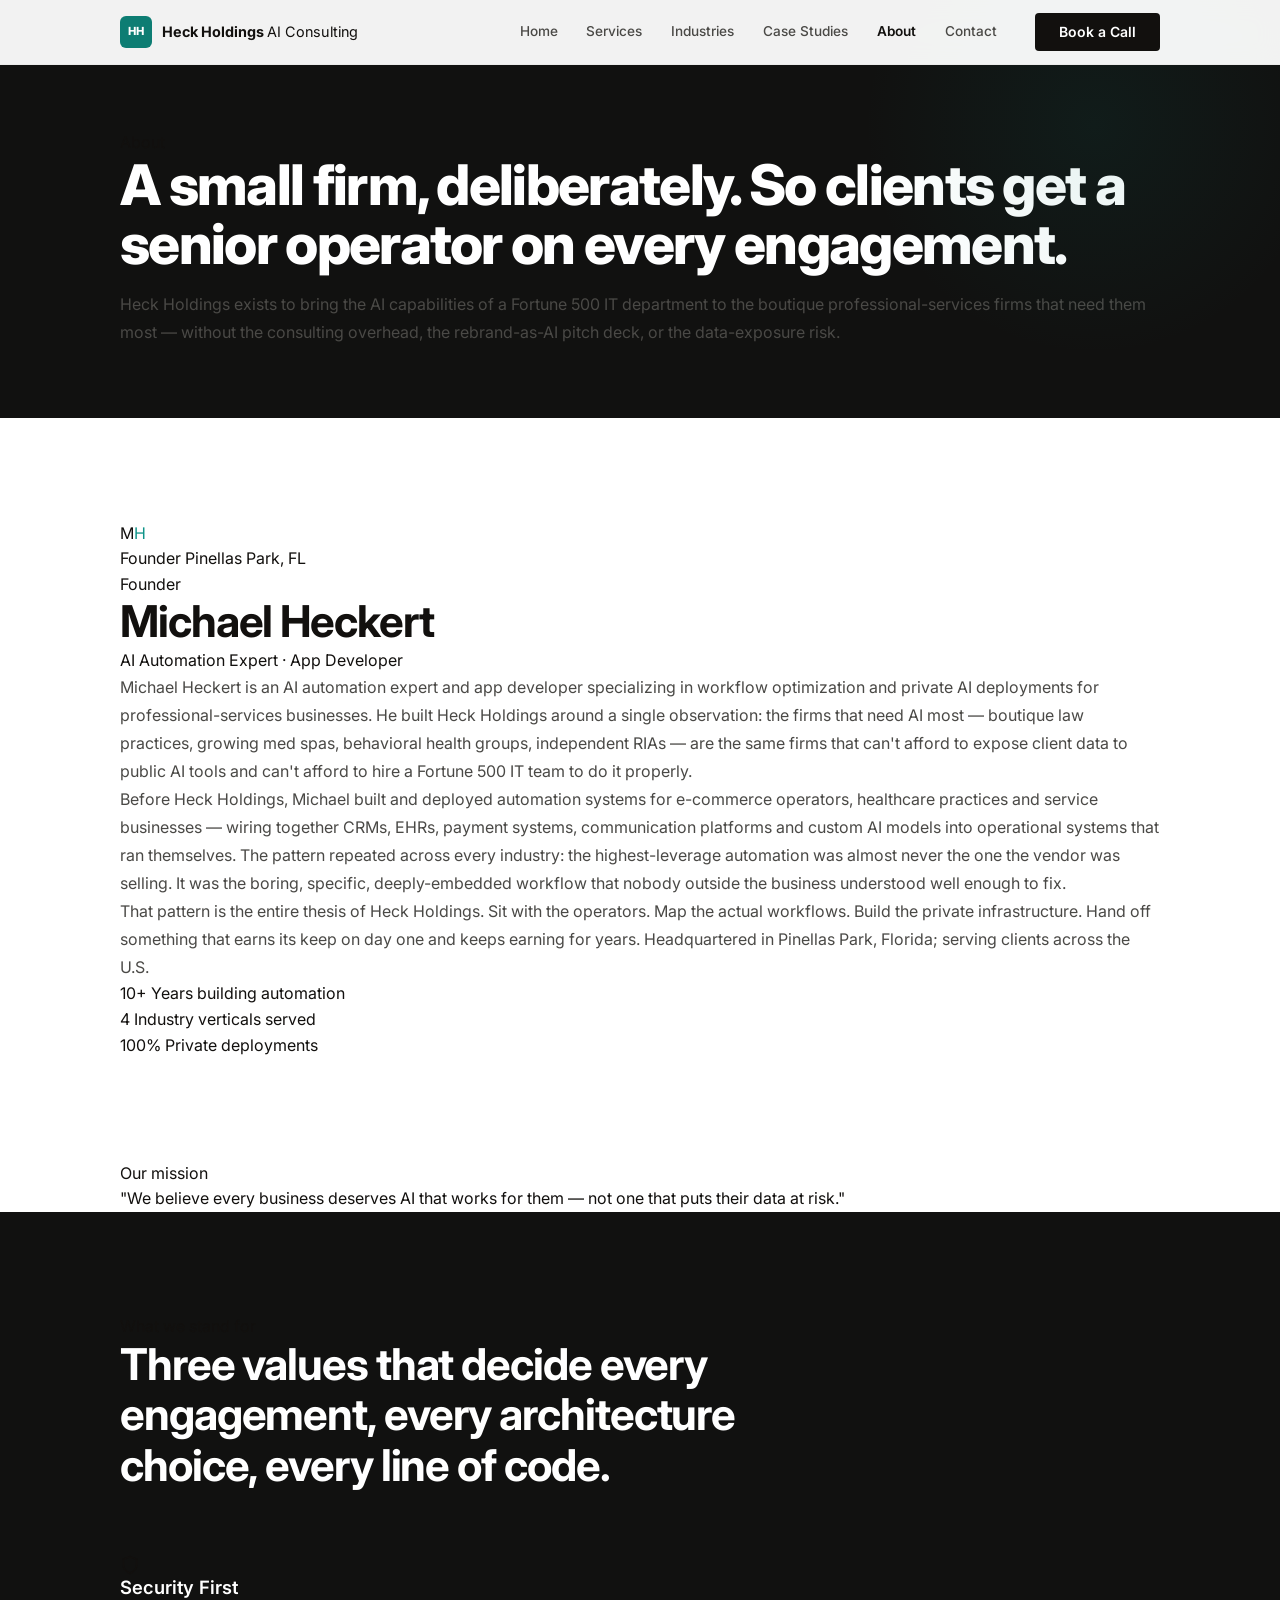
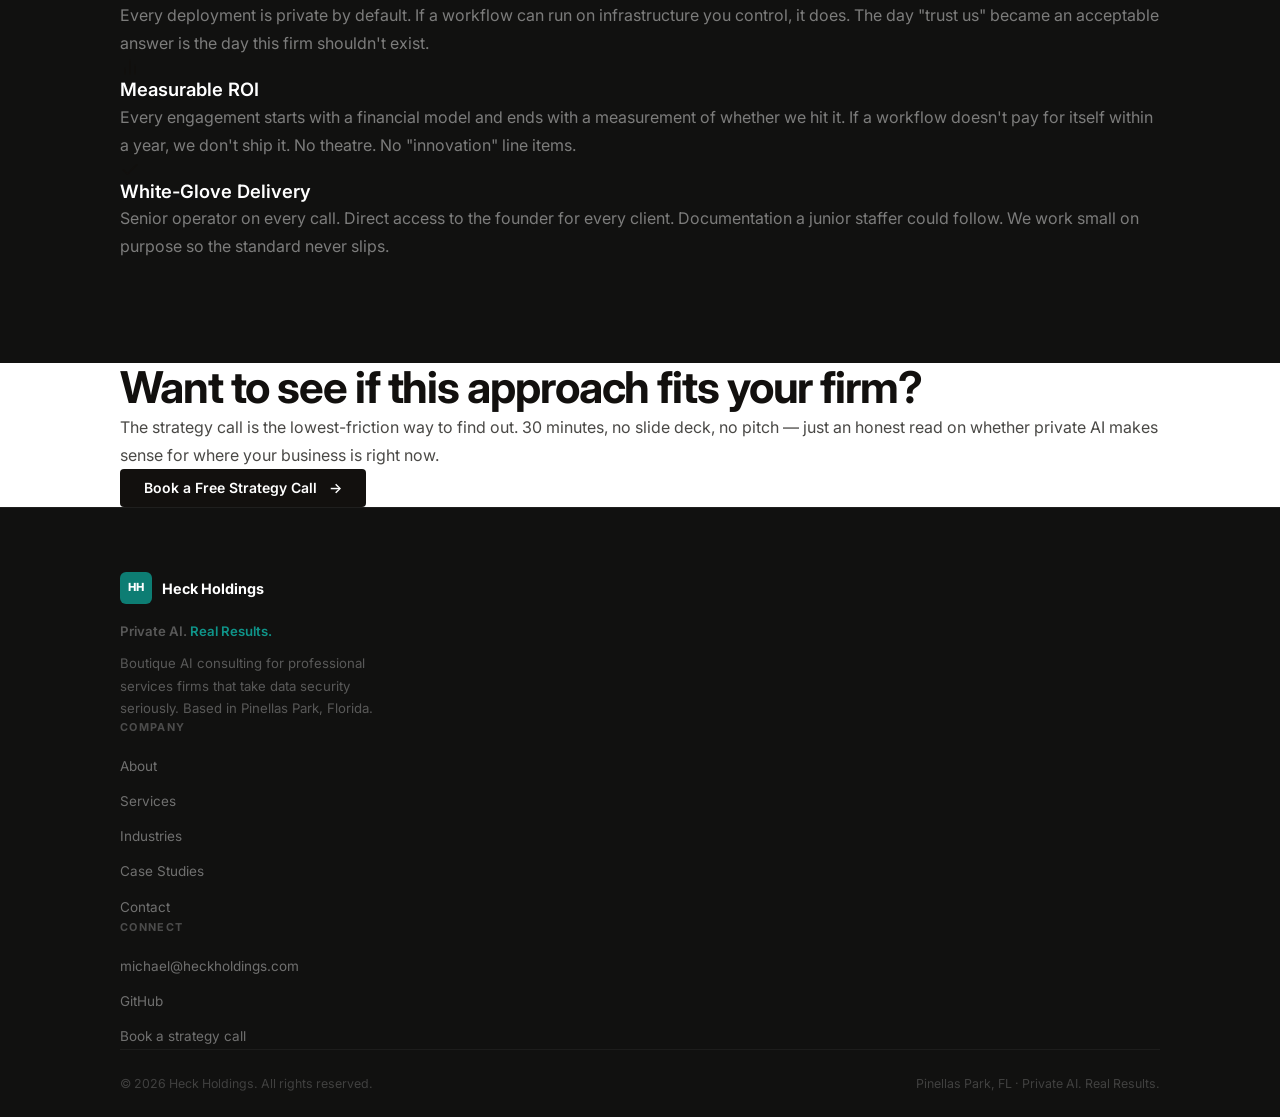
==== commit 5418ef11: "Professional redesign: pure Inter 800 type system, hamburger menu fix, clean mobile menu, remove all" ====
--- a/about.html
+++ b/about.html
@@ -5,8 +5,9 @@
     <meta name="viewport" content="width=device-width, initial-scale=1.0" />
     <title>About — Heck Holdings AI Consulting</title>
     <meta name="description" content="Founded by Michael Heckert, an AI automation expert and app developer based in Pinellas Park, Florida. Specializing in workflow optimization and private AI deployments." />
-    <link rel="preconnect" href="https://api.fontshare.com" crossorigin />
-    <link href="https://api.fontshare.com/v2/css?f[]=satoshi@300,400,500,600,700&f[]=cabinet-grotesk@500,600,700,800&display=swap" rel="stylesheet" />
+    <link rel="preconnect" href="https://fonts.googleapis.com" />
+    <link rel="preconnect" href="https://fonts.gstatic.com" crossorigin />
+    <link href="https://fonts.googleapis.com/css2?family=Inter:wght@300;400;500;600;700;800&display=swap" rel="stylesheet" />
     <link rel="stylesheet" href="styles.css" />
     <link rel="icon" href="data:image/svg+xml,%3Csvg xmlns='http://www.w3.org/2000/svg' viewBox='0 0 32 32'%3E%3Crect width='32' height='32' rx='6' fill='%230A1628'/%3E%3Ctext x='50%25' y='54%25' text-anchor='middle' dominant-baseline='middle' font-family='Inter, sans-serif' font-size='14' font-weight='700' fill='%230D9488' letter-spacing='-1'%3EHH%3C/text%3E%3C/svg%3E" />
   </head>
@@ -196,6 +197,6 @@
         </div>
       </div>
     </footer>
-    <script src="script.js" defer></script>
+    <script src="script.js"></script>
   </body>
 </html>
--- a/styles.css
+++ b/styles.css
@@ -1,578 +1,569 @@
 /* =========================================================
    HECK HOLDINGS AI CONSULTING
-   Deep navy × teal. Precise. Authoritative. Premium.
+   Editorial · Authoritative · Restrained
+   Inspired by: McKinsey, Palantir, BCG
    ========================================================= */
 
-@import url('https://fonts.googleapis.com/css2?family=Inter:wght@300;400;500;600;700;800;900&family=JetBrains+Mono:wght@400;500&display=swap');
+@import url('https://fonts.googleapis.com/css2?family=Inter:wght@300;400;500;600;700;800&display=swap');
 
 /* ── Reset ─────────────────────────────────────────────── */
 *, *::before, *::after { box-sizing: border-box; margin: 0; padding: 0; }
 html { scroll-behavior: smooth; -webkit-text-size-adjust: 100%; }
-body {
-  font-family: 'Inter', system-ui, -apple-system, sans-serif;
-  background: #ffffff;
-  color: #0f172a;
-  line-height: 1.6;
-  overflow-x: hidden;
-}
 img, svg { display: block; max-width: 100%; }
 a { color: inherit; text-decoration: none; }
 ul { list-style: none; }
 button { cursor: pointer; border: none; background: none; font: inherit; }
 
-/* ── Design Tokens ─────────────────────────────────────── */
+/* ── Tokens ─────────────────────────────────────────────── */
 :root {
-  --navy-950: #050d1a;
-  --navy-900: #071120;
-  --navy-800: #0d1c35;
-  --navy-700: #12263f;
-  --navy-600: #1a3554;
-
-  --teal:     #0d9488;
-  --teal-lt:  #14b8a6;
-  --teal-dim: rgba(13,148,136,.15);
-  --teal-glow: rgba(13,148,136,.25);
-
-  --white:    #ffffff;
-  --slate-50: #f8fafc;
-  --slate-100:#f1f5f9;
-  --slate-200:#e2e8f0;
-  --slate-400:#94a3b8;
-  --slate-500:#64748b;
-  --slate-600:#475569;
-  --slate-900:#0f172a;
-
-  --radius-sm: 6px;
-  --radius:    12px;
-  --radius-lg: 20px;
-  --radius-xl: 28px;
-
-  --shadow-sm: 0 1px 3px rgba(0,0,0,.08), 0 1px 2px rgba(0,0,0,.05);
-  --shadow:    0 4px 16px rgba(0,0,0,.08), 0 1px 4px rgba(0,0,0,.04);
-  --shadow-lg: 0 20px 60px rgba(0,0,0,.12), 0 4px 16px rgba(0,0,0,.06);
-  --shadow-xl: 0 32px 80px rgba(0,0,0,.18);
-
-  --wrap: 1160px;
-  --gap: clamp(1rem, 3vw, 2rem);
-}
-
-/* ── Utility ───────────────────────────────────────────── */
+  /* Neutrals */
+  --white:      #ffffff;
+  --off-white:  #f8f7f4;
+  --gray-50:    #f4f3f0;
+  --gray-100:   #ebebea;
+  --gray-200:   #d6d5d2;
+  --gray-300:   #b8b7b4;
+  --gray-400:   #757472;
+  --gray-500:   #4a4946;
+  --gray-600:   #3d3c3a;
+  --gray-900:   #1a1917;
+
+  /* Ink — very dark warm almost-black */
+  --ink:        #12100e;
+
+  /* Accent — one, and only one */
+  --teal:       #0d7d73;
+  --teal-lt:    #0f9489;
+  --teal-dim:   rgba(13,125,115,.08);
+  --teal-line:  rgba(13,125,115,.2);
+
+  /* Dark surface for nav/footer */
+  --dark:       #111110;
+  --dark-2:     #1a1917;
+  --dark-border: rgba(255,255,255,.08);
+
+  /* Spacing */
+  --wrap:       1120px;
+  --radius-sm:  4px;
+  --radius:     8px;
+  --radius-lg:  12px;
+
+  /* Shadow — minimal, never colored */
+  --shadow-sm:  0 1px 3px rgba(0,0,0,.06), 0 1px 2px rgba(0,0,0,.04);
+  --shadow:     0 4px 16px rgba(0,0,0,.07);
+  --shadow-lg:  0 16px 48px rgba(0,0,0,.10);
+}
+
+/* ── Base ────────────────────────────────────────────────── */
+body {
+  font-family: 'Inter', system-ui, -apple-system, sans-serif;
+  font-size: 16px;
+  line-height: 1.6;
+  color: var(--ink);
+  background: var(--white);
+  -webkit-font-smoothing: antialiased;
+  overflow-x: hidden;
+}
+
+/* ── Utility ─────────────────────────────────────────────── */
 .wrap { max-width: var(--wrap); margin: 0 auto; padding: 0 clamp(1.25rem, 4vw, 2.5rem); }
-
-/* ── Typography scale ──────────────────────────────────── */
-h1 { font-size: clamp(2.6rem, 2rem + 3.5vw, 5.5rem); font-weight: 800; line-height: 1.05; letter-spacing: -0.03em; }
-h2 { font-size: clamp(1.8rem, 1.4rem + 2vw, 3rem);   font-weight: 700; line-height: 1.15; letter-spacing: -0.02em; }
-h3 { font-size: clamp(1.1rem, 1rem + 0.5vw, 1.35rem); font-weight: 600; line-height: 1.3; }
-p  { font-size: clamp(0.95rem, 0.9rem + 0.25vw, 1.075rem); color: var(--slate-600); }
-
-.eyebrow {
-  display: inline-flex; align-items: center; gap: 8px;
-  font-size: 0.75rem; font-weight: 600; letter-spacing: 0.12em; text-transform: uppercase;
-  color: var(--teal); margin-bottom: 1rem;
-}
-.eyebrow::before { content: ''; width: 20px; height: 2px; background: var(--teal); border-radius: 2px; }
-.accent { color: var(--teal); }
-.mono { font-family: 'JetBrains Mono', monospace; }
-
-/* ── Buttons ───────────────────────────────────────────── */
+.sr-only { position: absolute; width: 1px; height: 1px; overflow: hidden; clip: rect(0,0,0,0); }
+
+/* ── Typography ──────────────────────────────────────────── */
+/* Sans-serif display system — authority without ornamentation */
+.serif { font-family: 'Inter', system-ui, sans-serif; font-weight: 700; }
+.serif-i { font-family: 'Inter', system-ui, sans-serif; font-weight: 700; }
+
+h1 {
+  font-family: 'Inter', system-ui, sans-serif;
+  font-size: clamp(2.5rem, 1.8rem + 3.5vw, 5rem);
+  font-weight: 800;
+  line-height: 1.06;
+  letter-spacing: -0.03em;
+  color: var(--ink);
+}
+h2 {
+  font-family: 'Inter', system-ui, sans-serif;
+  font-size: clamp(1.75rem, 1.3rem + 1.8vw, 2.75rem);
+  font-weight: 700;
+  line-height: 1.15;
+  letter-spacing: -0.025em;
+  color: var(--ink);
+}
+h3 {
+  font-family: 'Inter', sans-serif;
+  font-size: clamp(1rem, 0.95rem + 0.25vw, 1.15rem);
+  font-weight: 600;
+  line-height: 1.4;
+  color: var(--ink);
+}
+p {
+  font-size: clamp(0.9375rem, 0.9rem + 0.15vw, 1rem);
+  color: var(--gray-500);
+  line-height: 1.75;
+}
+
+/* Ensure body copy on white always passes 4.5:1 */
+.section p, .card p, .step-body p {
+  color: #4a4946;
+}
+.lead {
+  font-size: clamp(1.05rem, 1rem + 0.4vw, 1.2rem);
+  color: var(--gray-500);
+  line-height: 1.7;
+}
+
+.label {
+  font-size: 0.6875rem;
+  font-weight: 600;
+  letter-spacing: 0.12em;
+  text-transform: uppercase;
+  color: var(--teal);
+}
+.label-dark { color: rgba(255,255,255,.4); }
+
+/* Teal accent in headlines */
+.accent { color: var(--teal-lt); font-style: normal; font-family: inherit; font-weight: inherit; }
+
+/* ── Divider ─────────────────────────────────────────────── */
+.rule { width: 40px; height: 1.5px; background: var(--teal); margin-bottom: 1.5rem; }
+.rule-white { background: rgba(255,255,255,.3); }
+
+/* ── Buttons ─────────────────────────────────────────────── */
 .btn {
   display: inline-flex; align-items: center; gap: 8px;
-  padding: 0.75rem 1.6rem;
-  font-size: 0.9rem; font-weight: 600; line-height: 1;
+  font-size: 0.875rem; font-weight: 600; line-height: 1;
   border-radius: var(--radius-sm);
-  transition: all .2s ease;
+  transition: all 0.18s ease;
   white-space: nowrap;
+  padding: 0.75rem 1.5rem;
 }
 .btn-primary {
+  background: var(--ink); color: #fff;
+}
+.btn-primary:hover { background: var(--gray-900); }
+
+.btn-teal {
   background: var(--teal); color: #fff;
-  box-shadow: 0 0 0 0 var(--teal-glow);
-}
-.btn-primary:hover { background: var(--teal-lt); transform: translateY(-1px); box-shadow: 0 8px 24px var(--teal-glow); }
-.btn-primary:active { transform: translateY(0); }
+}
+.btn-teal:hover { background: var(--teal-lt); }
 
 .btn-outline {
-  background: transparent; color: var(--teal);
-  border: 1.5px solid var(--teal);
-}
-.btn-outline:hover { background: var(--teal-dim); }
-
-.btn-ghost-light {
-  background: rgba(255,255,255,.08); color: #fff;
-  border: 1.5px solid rgba(255,255,255,.18);
-  backdrop-filter: blur(4px);
-}
-.btn-ghost-light:hover { background: rgba(255,255,255,.14); border-color: rgba(255,255,255,.3); }
-
-.btn-arrow::after { content: '→'; transition: transform .2s; }
+  background: transparent; color: var(--ink);
+  border: 1.5px solid var(--gray-200);
+}
+.btn-outline:hover { border-color: var(--gray-400); }
+
+.btn-outline-white {
+  background: transparent; color: #fff;
+  border: 1.5px solid rgba(255,255,255,.25);
+}
+.btn-outline-white:hover { border-color: rgba(255,255,255,.5); background: rgba(255,255,255,.05); }
+
+.btn-lg { padding: 0.9rem 2rem; font-size: 0.9375rem; }
+
+/* Arrow icon */
+.btn-arrow::after { content: '→'; margin-left: 4px; transition: transform .18s; display: inline-block; }
 .btn-arrow:hover::after { transform: translateX(4px); }
 
-.btn-lg { padding: 1rem 2rem; font-size: 1rem; border-radius: var(--radius); }
-
-/* ── Header ────────────────────────────────────────────── */
+/* ── Header ──────────────────────────────────────────────── */
 .header {
   position: fixed; top: 0; left: 0; right: 0; z-index: 100;
-  transition: background .25s, box-shadow .25s, border-color .25s;
-  border-bottom: 1px solid transparent;
-}
-.header.scrolled {
-  background: rgba(5,13,26,.92);
-  backdrop-filter: blur(20px) saturate(180%);
-  border-bottom-color: rgba(255,255,255,.06);
-  box-shadow: 0 4px 32px rgba(0,0,0,.3);
+  background: rgba(255,255,255,.95);
+  backdrop-filter: blur(12px);
+  border-bottom: 1px solid var(--gray-100);
+  transition: border-color .2s;
+}
+.header.on-dark {
+  background: rgba(17,17,16,.92);
+  border-bottom-color: var(--dark-border);
 }
 .nav {
-  display: flex; align-items: center; gap: 2rem;
-  height: 68px;
-}
-.brand { display: flex; align-items: center; gap: 10px; flex-shrink: 0; }
+  display: flex; align-items: center;
+  height: 64px; gap: 0;
+}
+.brand {
+  display: flex; align-items: center; gap: 10px;
+  font-size: 0.9rem; font-weight: 700; color: var(--ink);
+  flex-shrink: 0; margin-right: auto;
+}
 .brand-mark {
-  width: 36px; height: 36px; border-radius: 8px;
-  background: linear-gradient(135deg, var(--teal), #059669);
+  width: 32px; height: 32px; border-radius: 6px;
+  background: var(--teal);
   display: flex; align-items: center; justify-content: center;
-  font-size: 0.75rem; font-weight: 800; color: #fff; letter-spacing: -0.05em;
-  box-shadow: 0 4px 12px rgba(13,148,136,.4);
-}
-.brand-name { font-size: 0.95rem; font-weight: 700; color: #fff; }
-.brand-name span { color: var(--slate-400); font-weight: 400; }
-
-.nav-links { display: flex; align-items: center; gap: 0.25rem; margin-left: auto; }
+  font-size: 0.7rem; font-weight: 800; color: #fff; letter-spacing: -0.04em;
+}
+.header.on-dark .brand { color: #fff; }
+.brand-sub { color: var(--gray-400); font-weight: 400; }
+.header.on-dark .brand-sub { color: rgba(255,255,255,.4); }
+
+.nav-links {
+  display: flex; align-items: center; gap: 0;
+  margin-right: 1.5rem;
+}
 .nav-link {
-  font-size: 0.875rem; font-weight: 500; color: rgba(255,255,255,.65);
-  padding: 0.4rem 0.8rem; border-radius: var(--radius-sm);
-  transition: color .15s, background .15s;
-}
-.nav-link:hover, .nav-link.active { color: #fff; background: rgba(255,255,255,.06); }
-
-.nav-cta { margin-left: 1rem; }
-.nav-toggle { display: none; color: #fff; padding: 4px; }
+  font-size: 0.85rem; font-weight: 500;
+  color: var(--gray-500);
+  padding: 0.4rem 0.9rem;
+  border-radius: var(--radius-sm);
+  transition: color .15s;
+}
+.nav-link:hover { color: var(--ink); }
+.nav-link.active { color: var(--ink); font-weight: 600; }
+.header.on-dark .nav-link { color: rgba(255,255,255,.5); }
+.header.on-dark .nav-link:hover, .header.on-dark .nav-link.active { color: #fff; }
+
+.nav-cta { flex-shrink: 0; }
+.nav-toggle { display: none; color: var(--ink); padding: 4px; }
+.header.on-dark .nav-toggle { color: #fff; }
 
 .mobile-menu {
-  display: none; flex-direction: column; gap: 4px;
-  padding: 1rem 1.25rem 1.5rem;
-  background: var(--navy-900);
-  border-top: 1px solid rgba(255,255,255,.06);
+  display: none; flex-direction: column; gap: 0;
+  padding: 0.5rem 1.25rem 1.5rem;
+  background: #fff;
+  border-top: 1px solid var(--gray-100);
+  box-shadow: 0 8px 24px rgba(0,0,0,.08);
 }
 .mobile-menu.open { display: flex; }
-.mobile-menu .nav-link { color: rgba(255,255,255,.8); padding: 0.6rem 0.75rem; }
-.mobile-menu .btn { margin-top: 0.5rem; align-self: flex-start; }
-
-/* ── Hero ──────────────────────────────────────────────── */
+.mobile-menu .nav-link {
+  color: var(--gray-600); padding: 0.75rem 0.5rem;
+  font-size: 0.9375rem; font-weight: 500;
+  border-bottom: 1px solid var(--gray-50);
+}
+.mobile-menu .nav-link:last-of-type { border-bottom: none; }
+.mobile-menu .btn { margin-top: 1rem; align-self: stretch; text-align: center; justify-content: center; }
+
+/* ── Hero ────────────────────────────────────────────────── */
 .hero {
-  position: relative; overflow: hidden;
-  background: var(--navy-950);
-  padding: 140px 0 100px;
-  min-height: 100vh;
-  display: flex; flex-direction: column; justify-content: center;
-}
-
-/* Animated gradient mesh */
-.hero-mesh {
-  position: absolute; inset: 0; pointer-events: none;
-  background:
-    radial-gradient(ellipse 80% 60% at 60% 40%, rgba(13,148,136,.12) 0%, transparent 60%),
-    radial-gradient(ellipse 50% 40% at 20% 70%, rgba(13,148,136,.07) 0%, transparent 55%),
-    radial-gradient(ellipse 60% 80% at 90% 10%, rgba(5,150,105,.06) 0%, transparent 50%);
-}
-
-/* Dot grid */
-.hero-grid {
-  position: absolute; inset: 0; pointer-events: none;
-  background-image: radial-gradient(circle, rgba(255,255,255,.04) 1px, transparent 1px);
-  background-size: 40px 40px;
-  mask-image: radial-gradient(ellipse 80% 80% at 50% 50%, black 0%, transparent 100%);
-}
-
-/* Horizontal scan line */
+  background: var(--dark);
+  padding: 150px 0 100px;
+  position: relative;
+  overflow: hidden;
+}
+/* Single, subtle gradient — no stacking */
 .hero::before {
   content: '';
-  position: absolute; left: 0; right: 0; top: 42%; height: 1px;
-  background: linear-gradient(90deg, transparent 0%, rgba(13,148,136,.2) 30%, rgba(13,148,136,.5) 50%, rgba(13,148,136,.2) 70%, transparent 100%);
+  position: absolute;
+  top: -20%; right: -10%;
+  width: 700px; height: 700px;
+  background: radial-gradient(circle, rgba(13,125,115,.12) 0%, transparent 65%);
   pointer-events: none;
 }
-
-.hero-inner { position: relative; z-index: 2; }
-
-.hero-badge {
-  display: inline-flex; align-items: center; gap: 8px;
-  padding: 6px 14px 6px 8px;
-  background: rgba(13,148,136,.1); border: 1px solid rgba(13,148,136,.25);
-  border-radius: 100px; margin-bottom: 2.5rem;
-  font-size: 0.78rem; font-weight: 500; color: var(--teal-lt);
-}
-.hero-badge-dot {
-  width: 6px; height: 6px; border-radius: 50%;
-  background: var(--teal); box-shadow: 0 0 8px var(--teal);
-  animation: pulse-dot 2s ease-in-out infinite;
-}
-@keyframes pulse-dot { 0%,100% { opacity:1; transform: scale(1); } 50% { opacity:.5; transform: scale(.8); } }
-
-.hero h1 { color: #fff; margin-bottom: 1.75rem; }
-.hero h1 em { font-style: normal; color: var(--teal); }
+.hero-inner { position: relative; z-index: 1; }
+
+.hero h1 { color: #fff; max-width: 820px; }
+.hero h1 em { font-style: normal; color: var(--teal-lt); }
 
 .hero-sub {
-  font-size: clamp(1.05rem, 1rem + 0.4vw, 1.25rem);
-  color: rgba(255,255,255,.55);
-  max-width: 580px;
-  margin-bottom: 2.5rem;
-  line-height: 1.7;
-}
-
-.hero-actions { display: flex; flex-wrap: wrap; gap: 1rem; margin-bottom: 4rem; }
-
+  font-size: clamp(1rem, 0.95rem + 0.35vw, 1.15rem);
+  color: rgba(255,255,255,.5);
+  max-width: 540px;
+  margin: 2rem 0 2.5rem;
+  line-height: 1.75;
+}
+.hero-actions { display: flex; flex-wrap: wrap; gap: 0.875rem; margin-bottom: 5rem; }
+
+/* Stats row — clean, no glow */
 .hero-stats {
-  display: flex; flex-wrap: wrap; gap: 0;
-  border: 1px solid rgba(255,255,255,.07);
-  border-radius: var(--radius);
-  overflow: hidden;
-  max-width: 640px;
-  background: rgba(255,255,255,.025);
-  backdrop-filter: blur(8px);
-}
-.hero-stat {
-  flex: 1; min-width: 140px;
-  padding: 1.25rem 1.5rem;
-  border-right: 1px solid rgba(255,255,255,.07);
-}
-.hero-stat:last-child { border-right: none; }
+  display: flex; flex-wrap: wrap;
+  border-top: 1px solid rgba(255,255,255,.08);
+  padding-top: 2.5rem;
+  gap: 3rem;
+}
+.hero-stat {}
 .stat-val {
-  font-size: 1.6rem; font-weight: 800; color: #fff; line-height: 1;
-  margin-bottom: 0.3rem; letter-spacing: -0.03em;
-}
-.stat-val span { color: var(--teal); }
-.stat-label { font-size: 0.72rem; color: rgba(255,255,255,.4); text-transform: uppercase; letter-spacing: 0.08em; }
-
-/* ── Trust bar ─────────────────────────────────────────── */
+  font-family: 'Inter', system-ui, sans-serif;
+  font-size: 2.25rem; font-weight: 800;
+  letter-spacing: -0.03em;
+  color: #fff; line-height: 1; margin-bottom: 0.35rem;
+}
+.stat-val em { font-style: normal; color: var(--teal-lt); }
+.stat-label { font-size: 0.75rem; color: rgba(255,255,255,.35); font-weight: 500; text-transform: uppercase; letter-spacing: 0.08em; }
+
+/* ── Trust bar ───────────────────────────────────────────── */
 .trustbar {
-  background: var(--navy-900);
-  border-top: 1px solid rgba(255,255,255,.05);
+  background: var(--dark-2);
   border-bottom: 1px solid rgba(255,255,255,.05);
-  padding: 1.1rem 0;
+  padding: 1rem 0;
 }
 .trustbar-inner {
-  display: flex; flex-wrap: wrap; align-items: center; justify-content: center; gap: 0;
+  display: flex; flex-wrap: wrap; align-items: center;
+  gap: 0; justify-content: flex-start;
 }
 .trust-item {
   display: flex; align-items: center; gap: 8px;
-  font-size: 0.8rem; font-weight: 500; color: rgba(255,255,255,.45);
+  font-size: 0.775rem; font-weight: 500;
+  color: rgba(255,255,255,.35);
   padding: 0.4rem 1.75rem;
-  border-right: 1px solid rgba(255,255,255,.07);
-}
+  border-right: 1px solid rgba(255,255,255,.06);
+}
+.trust-item:first-child { padding-left: 0; }
 .trust-item:last-child { border-right: none; }
 .trust-item svg { color: var(--teal); flex-shrink: 0; }
 
-/* ── Section base ──────────────────────────────────────── */
-.section { padding: clamp(4rem, 8vw, 8rem) 0; }
-.section-sm { padding: clamp(3rem, 6vw, 5rem) 0; }
-.section-dark { background: var(--navy-900); }
-.section-darker { background: var(--navy-950); }
-.section-light { background: var(--slate-50); }
-
-.section-head { margin-bottom: clamp(2.5rem, 5vw, 4.5rem); max-width: 680px; }
+/* ── Sections ────────────────────────────────────────────── */
+.section { padding: clamp(4.5rem, 8vw, 8rem) 0; }
+.section-sm { padding: clamp(3rem, 5vw, 5rem) 0; }
+.section-gray { background: var(--off-white); }
+.section-dark { background: var(--dark); }
+.section-ink { background: var(--ink); }
+
+/* Dark overrides */
+.section-dark h2, .section-dark h3, .section-ink h2, .section-ink h3 { color: #fff; }
+.section-dark p, .section-ink p { color: rgba(255,255,255,.45); }
+.section-dark .label { color: rgba(255,255,255,.35); }
+
+/* ── Section head ────────────────────────────────────────── */
+.section-head { margin-bottom: clamp(2.5rem, 5vw, 4.5rem); max-width: 640px; }
 .section-head.center { text-align: center; margin-left: auto; margin-right: auto; }
-.section-head p { margin-top: 1rem; font-size: 1.05rem; }
-
-/* Dark section type overrides */
-.section-dark h2, .section-dark h3, .section-darker h2, .section-darker h3 { color: #fff; }
-.section-dark p, .section-darker p { color: rgba(255,255,255,.55); }
-.section-dark .eyebrow { color: var(--teal-lt); }
-.section-darker .eyebrow { color: var(--teal-lt); }
-
-/* ── Grid ──────────────────────────────────────────────── */
-.grid { display: grid; gap: var(--gap); }
-.grid-2 { grid-template-columns: repeat(auto-fit, minmax(min(100%,480px),1fr)); }
-.grid-3 { grid-template-columns: repeat(auto-fit, minmax(min(100%,300px),1fr)); }
-.grid-4 { grid-template-columns: repeat(auto-fit, minmax(min(100%,240px),1fr)); }
-
-/* ── Cards ─────────────────────────────────────────────── */
+.section-head .rule { margin-bottom: 1.25rem; }
+.section-head h2 { margin-bottom: 1.1rem; }
+
+/* ── Grid ────────────────────────────────────────────────── */
+.grid-2 { display: grid; grid-template-columns: repeat(auto-fit, minmax(min(100%,440px),1fr)); gap: clamp(1.5rem,3vw,2.5rem); }
+.grid-3 { display: grid; grid-template-columns: repeat(auto-fit, minmax(min(100%,300px),1fr)); gap: clamp(1.5rem,3vw,2rem); }
+.grid-4 { display: grid; grid-template-columns: repeat(auto-fit, minmax(min(100%,220px),1fr)); gap: clamp(1rem,2vw,1.5rem); }
+
+/* ── Cards ───────────────────────────────────────────────── */
 .card {
-  background: #fff; border: 1px solid var(--slate-200);
-  border-radius: var(--radius-lg); padding: 2rem;
-  box-shadow: var(--shadow-sm);
-  transition: transform .2s, box-shadow .2s, border-color .2s;
-}
-.card:hover { transform: translateY(-4px); box-shadow: var(--shadow-lg); border-color: var(--slate-200); }
-
-.card-dark {
-  background: var(--navy-800); border: 1px solid rgba(255,255,255,.07);
-  border-radius: var(--radius-lg); padding: 2rem;
-  transition: transform .2s, border-color .2s;
-}
-.card-dark:hover { transform: translateY(-4px); border-color: rgba(13,148,136,.3); }
-
-.card-icon {
-  width: 48px; height: 48px; border-radius: var(--radius);
-  background: var(--teal-dim); border: 1px solid rgba(13,148,136,.2);
-  display: flex; align-items: center; justify-content: center;
-  margin-bottom: 1.25rem; color: var(--teal);
-}
-.card-icon-dark {
-  width: 48px; height: 48px; border-radius: var(--radius);
-  background: rgba(13,148,136,.1); border: 1px solid rgba(13,148,136,.2);
-  display: flex; align-items: center; justify-content: center;
-  margin-bottom: 1.25rem; color: var(--teal-lt);
-}
-
-.card h3 { margin-bottom: 0.6rem; }
-.card-dark h3 { color: #fff; margin-bottom: 0.6rem; }
-
-/* ── Problem section ───────────────────────────────────── */
-.problem-grid { display: grid; grid-template-columns: repeat(auto-fit, minmax(min(100%,300px),1fr)); gap: 1.5px; background: rgba(255,255,255,.05); border-radius: var(--radius-lg); overflow: hidden; border: 1px solid rgba(255,255,255,.05); }
+  background: var(--white);
+  border: 1px solid var(--gray-100);
+  border-radius: var(--radius-lg);
+  padding: clamp(1.5rem, 3vw, 2rem);
+  transition: box-shadow .2s, border-color .2s;
+}
+.card:hover { box-shadow: var(--shadow-lg); border-color: var(--gray-200); }
+
+.card-number {
+  font-family: 'Inter', system-ui, sans-serif;
+  font-size: 0.65rem; font-weight: 700;
+  letter-spacing: 0.12em; text-transform: uppercase;
+  color: var(--teal); line-height: 1;
+  margin-bottom: 1.25rem;
+}
+
+/* ── How It Works grid ───────────────────────────────────── */
+.how-it-works-grid {
+  display: grid; grid-template-columns: 1fr 1fr;
+  gap: 4rem; align-items: start;
+}
+.how-it-works-sticky {
+  position: sticky;
+  top: 90px;
+}
+
+/* ── Step list ───────────────────────────────────────────── */
+.step-list { display: flex; flex-direction: column; gap: 0; }
+.step-item {
+  display: grid; grid-template-columns: 48px 1fr;
+  gap: 1.5rem; padding: 2rem 0;
+  border-bottom: 1px solid var(--gray-100);
+}
+.step-item:last-child { border-bottom: none; }
+.step-n {
+  font-family: 'Inter', system-ui, sans-serif;
+  font-size: 0.65rem; color: var(--teal);
+  font-weight: 700; letter-spacing: 0.1em; text-transform: uppercase;
+  padding-top: 4px;
+}
+.step-body h3 { margin-bottom: 0.5rem; }
+.step-tag {
+  display: inline-flex; align-items: center;
+  margin-top: 0.75rem;
+  font-size: 0.75rem; font-weight: 600;
+  color: var(--teal); background: var(--teal-dim);
+  border: 1px solid var(--teal-line);
+  padding: 3px 10px; border-radius: 100px;
+}
+
+/* ── Problem section ─────────────────────────────────────── */
+.problem-row {
+  display: grid; grid-template-columns: repeat(auto-fit, minmax(min(100%,300px),1fr));
+  gap: 1px; background: rgba(255,255,255,.06); overflow: hidden;
+  border: 1px solid rgba(255,255,255,.06); border-radius: var(--radius-lg);
+}
 .problem-cell {
-  padding: 2.5rem 2rem;
-  background: var(--navy-800);
+  padding: 2.5rem;
+  background: var(--dark-2);
+}
+.problem-num { font-family: 'Inter', system-ui, sans-serif; font-size: 0.6rem; font-weight: 700; letter-spacing: 0.12em; text-transform: uppercase; color: rgba(255,255,255,.2); margin-bottom: 1.25rem; display: block; }
+.problem-cell h3 { color: #fff; margin-bottom: 0.75rem; font-size: 1.05rem; }
+
+/* ── Pricing ─────────────────────────────────────────────── */
+.pricing-grid {
+  display: grid; grid-template-columns: repeat(auto-fit, minmax(min(100%,300px),1fr));
+  gap: 1.5rem; align-items: start;
+}
+.price-card {
+  border: 1px solid var(--gray-100);
+  border-radius: var(--radius-lg);
+  padding: 2rem;
+  background: var(--white);
   position: relative;
-}
-.problem-cell::before {
-  content: '';
-  position: absolute; top: 0; left: 0; right: 0; height: 2px;
-  background: linear-gradient(90deg, var(--teal), transparent);
-  opacity: 0;
-  transition: opacity .25s;
-}
-.problem-cell:hover::before { opacity: 1; }
-.problem-num {
-  font-family: 'JetBrains Mono', monospace;
-  font-size: 0.7rem; letter-spacing: 0.1em;
-  color: var(--teal); margin-bottom: 1rem; display: block;
-}
-.problem-cell h3 { color: #fff; margin-bottom: 0.75rem; font-size: 1.15rem; }
-
-/* ── Process steps ─────────────────────────────────────── */
-.steps { display: flex; flex-direction: column; gap: 0; position: relative; }
-.steps::before {
-  content: ''; position: absolute; left: 27px; top: 52px; bottom: 52px; width: 2px;
-  background: linear-gradient(180deg, var(--teal) 0%, rgba(13,148,136,.2) 100%);
-}
-.step {
-  display: grid; grid-template-columns: 56px 1fr; gap: 2rem;
-  padding: 2.5rem 0; border-bottom: 1px solid var(--slate-100);
-  position: relative;
-}
-.step:last-child { border-bottom: none; }
-.step-num-wrap {
-  position: relative; z-index: 1;
-}
-.step-num {
-  width: 56px; height: 56px; border-radius: 50%;
+  transition: box-shadow .2s;
+}
+.price-card:hover { box-shadow: var(--shadow-lg); }
+.price-card.featured {
+  border-color: var(--ink);
+  background: var(--ink);
+}
+.price-card.featured h3 { color: #fff; }
+.price-card.featured p { color: rgba(255,255,255,.4); }
+.price-card.featured li { color: rgba(255,255,255,.65); border-color: rgba(255,255,255,.07); }
+.price-card.featured li::before { color: var(--teal-lt); }
+.price-card.featured .price-amt { color: #fff; }
+.price-card.featured .price-period { color: rgba(255,255,255,.35); }
+.price-card.featured .price-divider { background: rgba(255,255,255,.08); }
+
+.price-badge {
+  position: absolute; top: -12px; left: 50%; transform: translateX(-50%);
   background: var(--teal); color: #fff;
-  display: flex; align-items: center; justify-content: center;
-  font-family: 'JetBrains Mono', monospace; font-size: 0.8rem; font-weight: 700;
-  box-shadow: 0 0 0 6px rgba(13,148,136,.1);
-  flex-shrink: 0;
-}
-.step-body {}
-.step h3 { margin-bottom: 0.5rem; font-size: 1.2rem; }
-.step p { margin-bottom: 0.75rem; }
-.step-tag {
-  display: inline-flex; align-items: center; gap: 6px;
-  font-size: 0.78rem; font-weight: 600; color: var(--teal);
-  background: var(--teal-dim); padding: 4px 12px; border-radius: 100px;
-  border: 1px solid rgba(13,148,136,.2);
-}
-
-/* ── Pricing ───────────────────────────────────────────── */
-.pricing-grid { display: grid; grid-template-columns: repeat(auto-fit, minmax(min(100%,300px),1fr)); gap: 1.5rem; align-items: start; }
-
-.price-card {
-  border-radius: var(--radius-xl); padding: 2.25rem;
-  border: 1.5px solid var(--slate-200);
-  background: #fff;
-  position: relative; overflow: hidden;
-  transition: transform .2s, box-shadow .2s;
-}
-.price-card:hover { transform: translateY(-6px); box-shadow: var(--shadow-xl); }
-
-.price-card.featured {
-  background: var(--navy-900); border-color: var(--teal);
-  box-shadow: 0 0 0 1px var(--teal), 0 20px 60px rgba(13,148,136,.15);
-}
-.price-card.featured h3, .price-card.featured .price-amt { color: #fff; }
-.price-card.featured p { color: rgba(255,255,255,.5); }
-.price-card.featured .price-period { color: rgba(255,255,255,.4); }
-.price-card.featured li { color: rgba(255,255,255,.75); border-color: rgba(255,255,255,.08); }
-.price-card.featured li::before { color: var(--teal-lt); }
-
-.price-badge {
-  position: absolute; top: 1.5rem; right: 1.5rem;
-  background: var(--teal); color: #fff;
-  font-size: 0.7rem; font-weight: 700; letter-spacing: 0.08em; text-transform: uppercase;
-  padding: 4px 10px; border-radius: 100px;
-}
-.price-tier { font-size: 0.72rem; font-weight: 700; letter-spacing: 0.12em; text-transform: uppercase; color: var(--teal); margin-bottom: 0.6rem; }
-.price-card h3 { margin-bottom: 1.5rem; font-size: 1.2rem; }
-.price-amt { font-size: 2.4rem; font-weight: 800; letter-spacing: -0.04em; color: var(--slate-900); line-height: 1; }
-.price-period { font-size: 0.85rem; color: var(--slate-500); margin-top: 0.25rem; margin-bottom: 1.75rem; }
-.price-divider { height: 1px; background: var(--slate-200); margin-bottom: 1.5rem; }
-.price-card.featured .price-divider { background: rgba(255,255,255,.08); }
-.price-list { display: flex; flex-direction: column; gap: 0; margin-bottom: 2rem; }
+  font-size: 0.68rem; font-weight: 700; letter-spacing: 0.1em; text-transform: uppercase;
+  padding: 4px 14px; border-radius: 100px;
+}
+.price-tier { font-size: 0.68rem; font-weight: 700; letter-spacing: 0.12em; text-transform: uppercase; color: var(--teal); margin-bottom: 0.75rem; }
+.price-card.featured .price-tier { color: var(--teal-lt); }
+.price-card h3 { font-size: 1.1rem; margin-bottom: 1.25rem; }
+.price-amt {
+  font-family: 'Inter', system-ui, sans-serif;
+  font-size: 2.5rem; font-weight: 800;
+  letter-spacing: -0.03em;
+  color: var(--ink); line-height: 1;
+}
+.price-period { font-size: 0.8125rem; color: var(--gray-400); margin-top: 0.3rem; margin-bottom: 1.5rem; }
+.price-divider { height: 1px; background: var(--gray-100); margin-bottom: 1.5rem; }
+.price-list { display: flex; flex-direction: column; gap: 0; margin-bottom: 1.75rem; }
 .price-list li {
   display: flex; align-items: flex-start; gap: 10px;
-  font-size: 0.875rem; color: var(--slate-600);
-  padding: 0.6rem 0; border-bottom: 1px solid var(--slate-100);
+  font-size: 0.85rem; color: var(--gray-500);
+  padding: 0.55rem 0; border-bottom: 1px solid var(--gray-50);
 }
 .price-list li:last-child { border-bottom: none; }
-.price-list li::before { content: '✓'; color: var(--teal); font-weight: 700; font-size: 0.8rem; margin-top: 1px; flex-shrink: 0; }
+.price-list li::before { content: '✓'; color: var(--teal); font-weight: 700; font-size: 0.8rem; flex-shrink: 0; margin-top: 1px; }
 .credit-note {
-  background: rgba(13,148,136,.08); border: 1px solid rgba(13,148,136,.2);
-  border-radius: var(--radius-sm); padding: 0.75rem 1rem;
-  font-size: 0.78rem; color: var(--teal); font-weight: 500;
-  margin-bottom: 1.5rem;
-}
-
-/* ── Industries ────────────────────────────────────────── */
-.industry-grid { display: grid; grid-template-columns: repeat(auto-fit, minmax(min(100%,260px),1fr)); gap: 1.25rem; }
-.industry-card {
-  border-radius: var(--radius-lg); padding: 2rem;
-  background: var(--navy-800); border: 1px solid rgba(255,255,255,.06);
-  cursor: pointer; transition: transform .2s, border-color .2s, box-shadow .2s;
-  position: relative; overflow: hidden;
-}
-.industry-card::after {
-  content: ''; position: absolute; bottom: 0; left: 0; right: 0; height: 3px;
-  background: linear-gradient(90deg, var(--teal), var(--teal-lt));
-  transform: scaleX(0); transform-origin: left; transition: transform .3s;
-}
-.industry-card:hover { transform: translateY(-4px); border-color: rgba(13,148,136,.2); box-shadow: 0 16px 48px rgba(0,0,0,.3); }
-.industry-card:hover::after { transform: scaleX(1); }
-.industry-card h3 { color: #fff; margin-bottom: 0.6rem; font-size: 1.1rem; }
-.industry-icon { font-size: 1.75rem; margin-bottom: 1.1rem; }
-.industry-tag {
-  display: inline-block; font-size: 0.68rem; font-weight: 700; letter-spacing: 0.1em;
-  text-transform: uppercase; color: var(--teal); background: rgba(13,148,136,.1);
-  border: 1px solid rgba(13,148,136,.2); padding: 3px 10px; border-radius: 100px;
-  margin-bottom: 0.85rem;
-}
-
-/* ── CTA banner ────────────────────────────────────────── */
-.cta-section {
-  background: var(--navy-950); position: relative; overflow: hidden;
-  padding: clamp(4rem, 8vw, 7rem) 0;
-}
-.cta-section::before {
-  content: '';
-  position: absolute; inset: 0;
-  background: radial-gradient(ellipse 60% 80% at 50% 50%, rgba(13,148,136,.1) 0%, transparent 70%);
-  pointer-events: none;
-}
-.cta-inner { position: relative; z-index: 1; text-align: center; max-width: 680px; margin: 0 auto; }
-.cta-inner h2 { color: #fff; margin-bottom: 1rem; }
-.cta-inner p { font-size: 1.05rem; color: rgba(255,255,255,.5); margin-bottom: 2.5rem; }
-.cta-actions { display: flex; flex-wrap: wrap; gap: 1rem; justify-content: center; }
-
-/* ── Comparison table (optional) ──────────────────────── */
+  background: var(--teal-dim); border: 1px solid var(--teal-line);
+  border-radius: var(--radius-sm); padding: 0.65rem 0.875rem;
+  font-size: 0.775rem; color: var(--teal); font-weight: 500;
+  margin-bottom: 1.5rem; line-height: 1.5;
+}
+.price-card.featured .credit-note { background: rgba(13,148,136,.1); border-color: rgba(13,148,136,.2); color: rgba(20,184,166,.9); }
+
+/* ── Industry cards (dark section) ──────────────────────── */
+.industry-grid { display: grid; grid-template-columns: repeat(auto-fit, minmax(min(100%,250px),1fr)); gap: 1px; background: rgba(255,255,255,.05); border: 1px solid rgba(255,255,255,.06); border-radius: var(--radius-lg); overflow: hidden; }
+.industry-card { padding: 2.5rem; background: var(--dark-2); transition: background .2s; }
+.industry-card:hover { background: #1f1e1c; }
+.industry-tag { font-size: 0.68rem; font-weight: 700; letter-spacing: 0.1em; text-transform: uppercase; color: rgba(255,255,255,.3); margin-bottom: 1.25rem; display: block; }
+.industry-card h3 { color: #fff; font-size: 1rem; margin-bottom: 0.65rem; }
+
+/* ── Compare table ───────────────────────────────────────── */
 .compare-wrap { overflow-x: auto; }
 .compare-table { width: 100%; border-collapse: collapse; }
-.compare-table th, .compare-table td { padding: 1rem 1.25rem; text-align: left; font-size: 0.875rem; border-bottom: 1px solid rgba(255,255,255,.06); }
-.compare-table th { font-weight: 600; color: rgba(255,255,255,.5); font-size: 0.78rem; text-transform: uppercase; letter-spacing: 0.08em; }
-.compare-table td:first-child { color: rgba(255,255,255,.7); }
-.compare-table td:not(:first-child) { text-align: center; color: rgba(255,255,255,.45); }
-.check { color: var(--teal); font-size: 1rem; }
-.cross { color: rgba(255,255,255,.2); }
-
-/* ── Footer ────────────────────────────────────────────── */
-.footer { background: var(--navy-950); border-top: 1px solid rgba(255,255,255,.05); padding-top: 4rem; }
+.compare-table th, .compare-table td { padding: 1rem 1.25rem; text-align: left; font-size: 0.85rem; border-bottom: 1px solid rgba(255,255,255,.06); }
+.compare-table thead th { font-size: 0.75rem; font-weight: 600; text-transform: uppercase; letter-spacing: 0.08em; color: rgba(255,255,255,.35); padding-bottom: 1.25rem; }
+.compare-table td:first-child { color: rgba(255,255,255,.6); }
+.compare-table td:not(:first-child) { text-align: center; }
+.check { color: var(--teal-lt); font-weight: 700; }
+.cross { color: rgba(255,255,255,.18); }
+.col-hh { color: rgba(255,255,255,.75) !important; font-weight: 600; }
+
+/* ── CTA banner ──────────────────────────────────────────── */
+.cta-band {
+  background: var(--dark);
+  padding: clamp(4rem, 7vw, 7rem) 0;
+  position: relative; overflow: hidden;
+}
+.cta-band::before {
+  content: '';
+  position: absolute; top: -40%; right: -5%;
+  width: 600px; height: 600px;
+  background: radial-gradient(circle, rgba(13,125,115,.09) 0%, transparent 65%);
+  pointer-events: none;
+}
+.cta-band-inner { position: relative; z-index: 1; max-width: 640px; }
+.cta-band h2 { color: #fff; margin-bottom: 1rem; }
+.cta-band p { color: rgba(255,255,255,.45); margin-bottom: 2.25rem; font-size: 1.025rem; }
+.cta-actions { display: flex; flex-wrap: wrap; gap: 0.875rem; }
+
+/* ── Forms ───────────────────────────────────────────────── */
+.form { display: flex; flex-direction: column; gap: 1.25rem; }
+.form-row { display: grid; grid-template-columns: 1fr 1fr; gap: 1.25rem; }
+.form-group { display: flex; flex-direction: column; gap: 0.4rem; }
+.form-group label { font-size: 0.8125rem; font-weight: 600; color: var(--gray-600); }
+.form-group input, .form-group select, .form-group textarea {
+  width: 100%; padding: 0.7rem 0.9rem;
+  background: var(--white); border: 1.5px solid var(--gray-200);
+  border-radius: var(--radius-sm); font-size: 0.9rem; font-family: inherit;
+  color: var(--ink); transition: border-color .15s, box-shadow .15s; outline: none;
+  -webkit-appearance: none;
+}
+.form-group input:focus, .form-group select:focus, .form-group textarea:focus {
+  border-color: var(--teal); box-shadow: 0 0 0 3px rgba(13,125,115,.08);
+}
+.form-group textarea { resize: vertical; min-height: 130px; }
+
+/* ── Page hero (inner pages) ─────────────────────────────── */
+.page-hero {
+  background: var(--dark);
+  padding: 130px 0 72px;
+  position: relative;
+}
+.page-hero::before {
+  content: '';
+  position: absolute; top: -30%; right: -5%;
+  width: 500px; height: 500px;
+  background: radial-gradient(circle, rgba(13,125,115,.1) 0%, transparent 65%);
+  pointer-events: none;
+}
+.page-hero-inner { position: relative; z-index: 1; }
+.page-hero h1 { color: #fff; font-size: clamp(2rem, 1.5rem + 2.5vw, 3.5rem); margin-bottom: 1rem; }
+.page-hero .lead { color: rgba(255,255,255,.48); max-width: 520px; }
+
+/* ── Footer ──────────────────────────────────────────────── */
+.footer { background: var(--dark); border-top: 1px solid rgba(255,255,255,.06); padding-top: 4rem; }
 .footer-grid { display: grid; grid-template-columns: 1.8fr repeat(3, 1fr); gap: 2rem; padding-bottom: 3rem; }
-.footer-brand p { color: rgba(255,255,255,.4); font-size: 0.875rem; line-height: 1.7; margin-top: 1rem; max-width: 280px; }
-.footer-tagline { font-size: 1rem; font-weight: 600; color: #fff; margin-top: 0.5rem; }
-.footer-tagline span { color: var(--teal); }
-.footer-col h4 { font-size: 0.78rem; font-weight: 700; letter-spacing: 0.1em; text-transform: uppercase; color: rgba(255,255,255,.35); margin-bottom: 1rem; }
+.footer-brand .brand { display: inline-flex; margin-bottom: 1rem; }
+.footer-tagline { font-size: 0.9rem; font-weight: 600; color: rgba(255,255,255,.6); margin-bottom: 0.6rem; }
+.footer-tagline em { font-family: inherit; color: var(--teal-lt); font-style: normal; font-weight: 700; }
+.footer-brand > p { font-size: 0.825rem; color: rgba(255,255,255,.3); line-height: 1.7; max-width: 260px; }
+.footer-col h4 { font-size: 0.68rem; font-weight: 700; letter-spacing: 0.12em; text-transform: uppercase; color: rgba(255,255,255,.25); margin-bottom: 1rem; }
 .footer-col ul { display: flex; flex-direction: column; gap: 0.6rem; }
-.footer-col a { font-size: 0.875rem; color: rgba(255,255,255,.5); transition: color .15s; }
-.footer-col a:hover { color: var(--teal-lt); }
+.footer-col a { font-size: 0.845rem; color: rgba(255,255,255,.4); transition: color .15s; }
+.footer-col a:hover { color: rgba(255,255,255,.8); }
 .footer-bottom {
   display: flex; align-items: center; justify-content: space-between; flex-wrap: wrap; gap: 1rem;
   padding: 1.5rem 0; border-top: 1px solid rgba(255,255,255,.05);
-  font-size: 0.8rem; color: rgba(255,255,255,.25);
-}
-
-/* ── Forms ─────────────────────────────────────────────── */
-.form { display: flex; flex-direction: column; gap: 1.25rem; }
-.form-row { display: grid; grid-template-columns: 1fr 1fr; gap: 1.25rem; }
-.form-group { display: flex; flex-direction: column; gap: 0.4rem; }
-.form-group label { font-size: 0.82rem; font-weight: 600; color: var(--slate-600); }
-.form-group input, .form-group select, .form-group textarea {
-  width: 100%; padding: 0.75rem 1rem;
-  background: #fff; border: 1.5px solid var(--slate-200);
-  border-radius: var(--radius-sm); font-size: 0.9rem; font-family: inherit;
-  color: var(--slate-900); transition: border-color .15s, box-shadow .15s;
-  outline: none;
-}
-.form-group input:focus, .form-group select:focus, .form-group textarea:focus {
-  border-color: var(--teal); box-shadow: 0 0 0 3px var(--teal-dim);
-}
-.form-group textarea { resize: vertical; min-height: 140px; }
-
-/* ── Page hero (inner pages) ───────────────────────────── */
-.page-hero {
-  background: var(--navy-950);
-  padding: 140px 0 80px;
-  position: relative; overflow: hidden;
-}
-.page-hero::before {
-  content: ''; position: absolute; inset: 0;
-  background: radial-gradient(ellipse 60% 60% at 60% 50%, rgba(13,148,136,.1) 0%, transparent 65%);
-}
-.page-hero-inner { position: relative; z-index: 1; }
-.page-hero h1 { color: #fff; font-size: clamp(2rem, 1.5rem + 2.5vw, 3.75rem); margin-bottom: 1rem; }
-.page-hero p { color: rgba(255,255,255,.55); max-width: 560px; font-size: 1.05rem; line-height: 1.7; }
-
-/* ── How It Works grid ────────────────────────────────── */
-.how-it-works-grid {
-  display: grid;
-  grid-template-columns: 1fr 1fr;
-  gap: 4rem;
-  align-items: start;
-}
+  font-size: 0.775rem; color: rgba(255,255,255,.2);
+}
+
+/* ── Scroll reveal ───────────────────────────────────────── */
+.reveal { transition: opacity .55s ease, transform .55s ease; }
+.js-loaded .reveal { opacity: 0; transform: translateY(16px); }
+.js-loaded .reveal.visible { opacity: 1; transform: none; }
+@media (prefers-reduced-motion: reduce) {
+  .js-loaded .reveal { opacity: 1 !important; transform: none !important; }
+}
+
+/* ── Responsive ──────────────────────────────────────────── */
 @media (max-width: 768px) {
+  .nav-links, .nav-cta { display: none; }
+  .nav-toggle { display: flex; }
+  .hero { padding: 120px 0 72px; }
+  .hero-stats { gap: 2rem; }
   .how-it-works-grid {
     grid-template-columns: 1fr;
     gap: 2.5rem;
   }
-  .how-it-works-grid .section-head {
-    margin-bottom: 0;
+  .how-it-works-sticky {
+    position: static !important;
+    top: auto !important;
   }
-}
-
-/* ── Animations ────────────────────────────────────────── */
-@keyframes fadeUp {
-  from { opacity: 0; transform: translateY(20px); }
-  to   { opacity: 1; transform: translateY(0); }
-}
-.fade-up   { animation: fadeUp .6s ease both; }
-.delay-100 { animation-delay: .1s; }
-.delay-200 { animation-delay: .2s; }
-.delay-300 { animation-delay: .3s; }
-.delay-400 { animation-delay: .4s; }
-.delay-500 { animation-delay: .5s; }
-
-/* Scroll reveal — visible by default, enhanced when JS loads */
-.reveal { transition: opacity .55s ease, transform .55s ease; }
-.js-loaded .reveal { opacity: 0; transform: translateY(18px); }
-.js-loaded .reveal.visible { opacity: 1; transform: none; }
-
-@media (prefers-reduced-motion: reduce) {
-  .js-loaded .reveal { opacity: 1 !important; transform: none !important; }
-  * { animation-duration: .01ms !important; transition-duration: .01ms !important; }
-}
-
-/* ── Responsive ────────────────────────────────────────── */
-@media (max-width: 768px) {
-  h1 { font-size: clamp(2.2rem, 8vw, 3.5rem); }
-  .nav-links, .nav-cta { display: none; }
-  .nav-toggle { display: flex; }
-  .hero { padding: 120px 0 80px; }
-  .hero-stats { flex-direction: column; }
-  .hero-stat { border-right: none; border-bottom: 1px solid rgba(255,255,255,.07); }
-  .hero-stat:last-child { border-bottom: none; }
   .footer-grid { grid-template-columns: 1fr 1fr; }
   .form-row { grid-template-columns: 1fr; }
-  .steps::before { display: none; }
-  .step { grid-template-columns: 1fr; }
-  .step-num-wrap { display: none; }
-  .trust-item { border-right: none; padding: 0.5rem 1.25rem; }
-  .trustbar-inner { justify-content: flex-start; }
+  .trust-item { padding-left: 1rem; }
+  .hero-actions { flex-direction: column; align-items: flex-start; }
 }
 @media (max-width: 480px) {
   .footer-grid { grid-template-columns: 1fr; }
-  .hero-actions { flex-direction: column; align-items: flex-start; }
-}
+  .cta-actions { flex-direction: column; align-items: flex-start; }
+  .hero-stats { flex-direction: column; gap: 1.5rem; }
+}
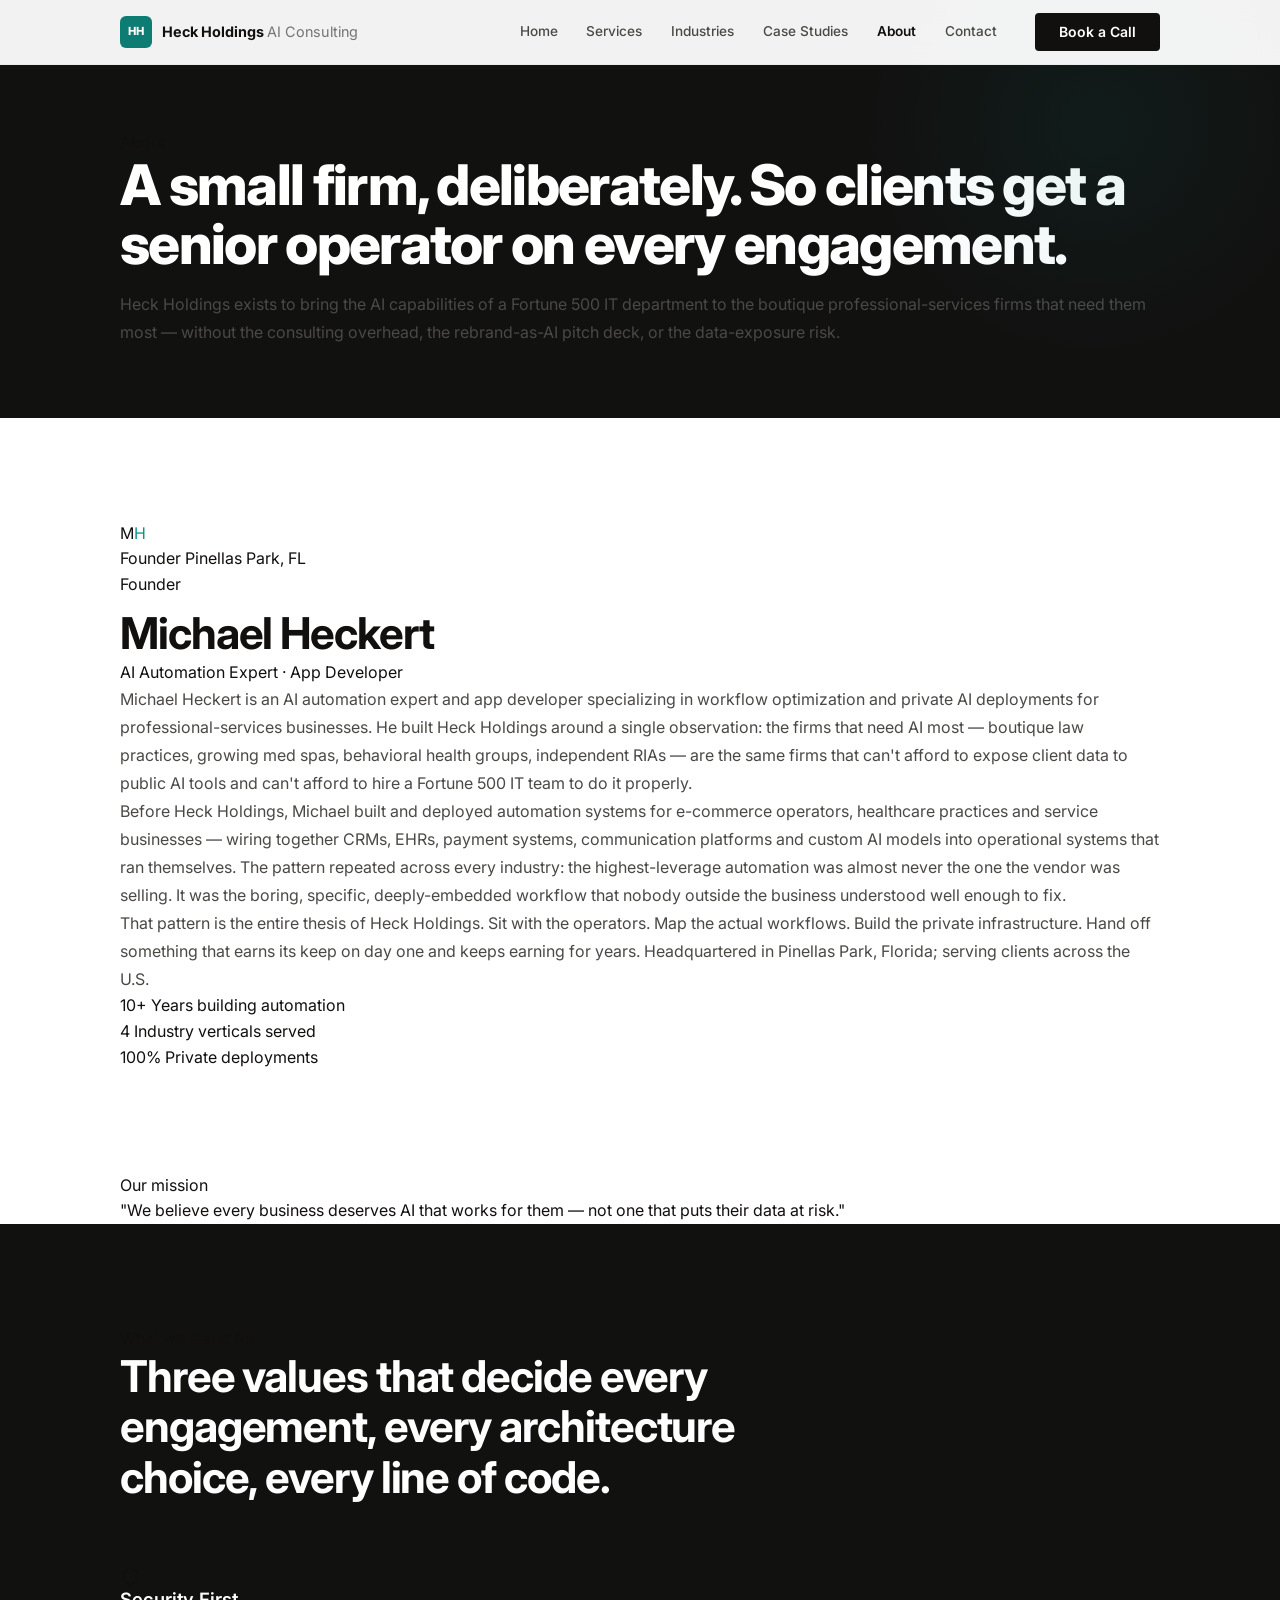
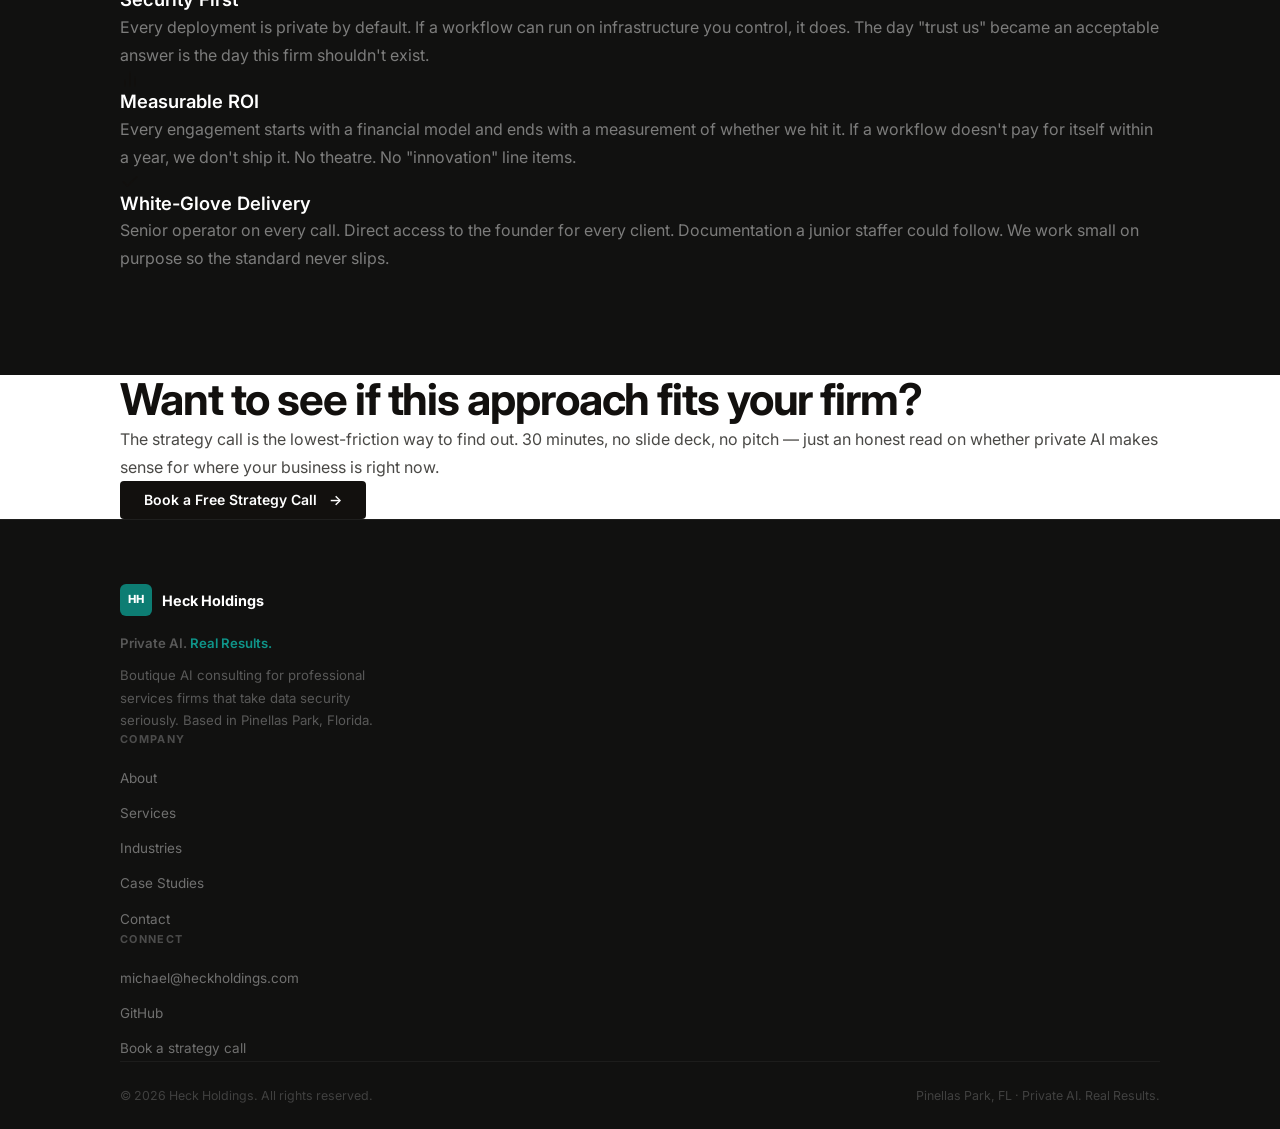
==== commit 69e93d38: "Full QA pass: fix all btn-outline contrast on dark backgrounds, replace all undefined CSS vars (--sl" ====
--- a/about.html
+++ b/about.html
@@ -17,7 +17,7 @@
         <nav class="nav" aria-label="Primary">
           <a href="index.html" class="brand">
             <span class="brand-mark"><span>HH</span></span>
-            <span class="brand-name">Heck Holdings <span style="color: var(--color-text-muted); font-weight: 400;">AI Consulting</span></span>
+            <span class="brand-name">Heck Holdings <span style="color: var(--gray-400); font-weight: 400;">AI Consulting</span></span>
           </a>
           <div class="nav-links">
             <a href="index.html" class="nav-link">Home</a>
@@ -71,7 +71,7 @@
 
             <div class="bio-content reveal reveal-delay-1">
               <span class="eyebrow">Founder</span>
-              <h2 style="margin-top: var(--space-3);">Michael Heckert</h2>
+              <h2 style="margin-top: 0.75rem;">Michael Heckert</h2>
               <div class="role">AI Automation Expert · App Developer</div>
 
               <p>Michael Heckert is an AI automation expert and app developer specializing in workflow optimization and private AI deployments for professional-services businesses. He built Heck Holdings around a single observation: the firms that need AI most — boutique law practices, growing med spas, behavioral health groups, independent RIAs — are the same firms that can't afford to expose client data to public AI tools and can't afford to hire a Fortune 500 IT team to do it properly.</p>
--- a/styles.css
+++ b/styles.css
@@ -454,6 +454,10 @@
 .industry-card:hover { background: #1f1e1c; }
 .industry-tag { font-size: 0.68rem; font-weight: 700; letter-spacing: 0.1em; text-transform: uppercase; color: rgba(255,255,255,.3); margin-bottom: 1.25rem; display: block; }
 .industry-card h3 { color: #fff; font-size: 1rem; margin-bottom: 0.65rem; }
+.industry-card.light h3 { color: var(--ink); }
+.industry-card.light { background: var(--white); }
+.industry-card.light:hover { background: var(--gray-50); }
+.industry-card.light .industry-tag { color: var(--gray-400); }
 
 /* ── Compare table ───────────────────────────────────────── */
 .compare-wrap { overflow-x: auto; }
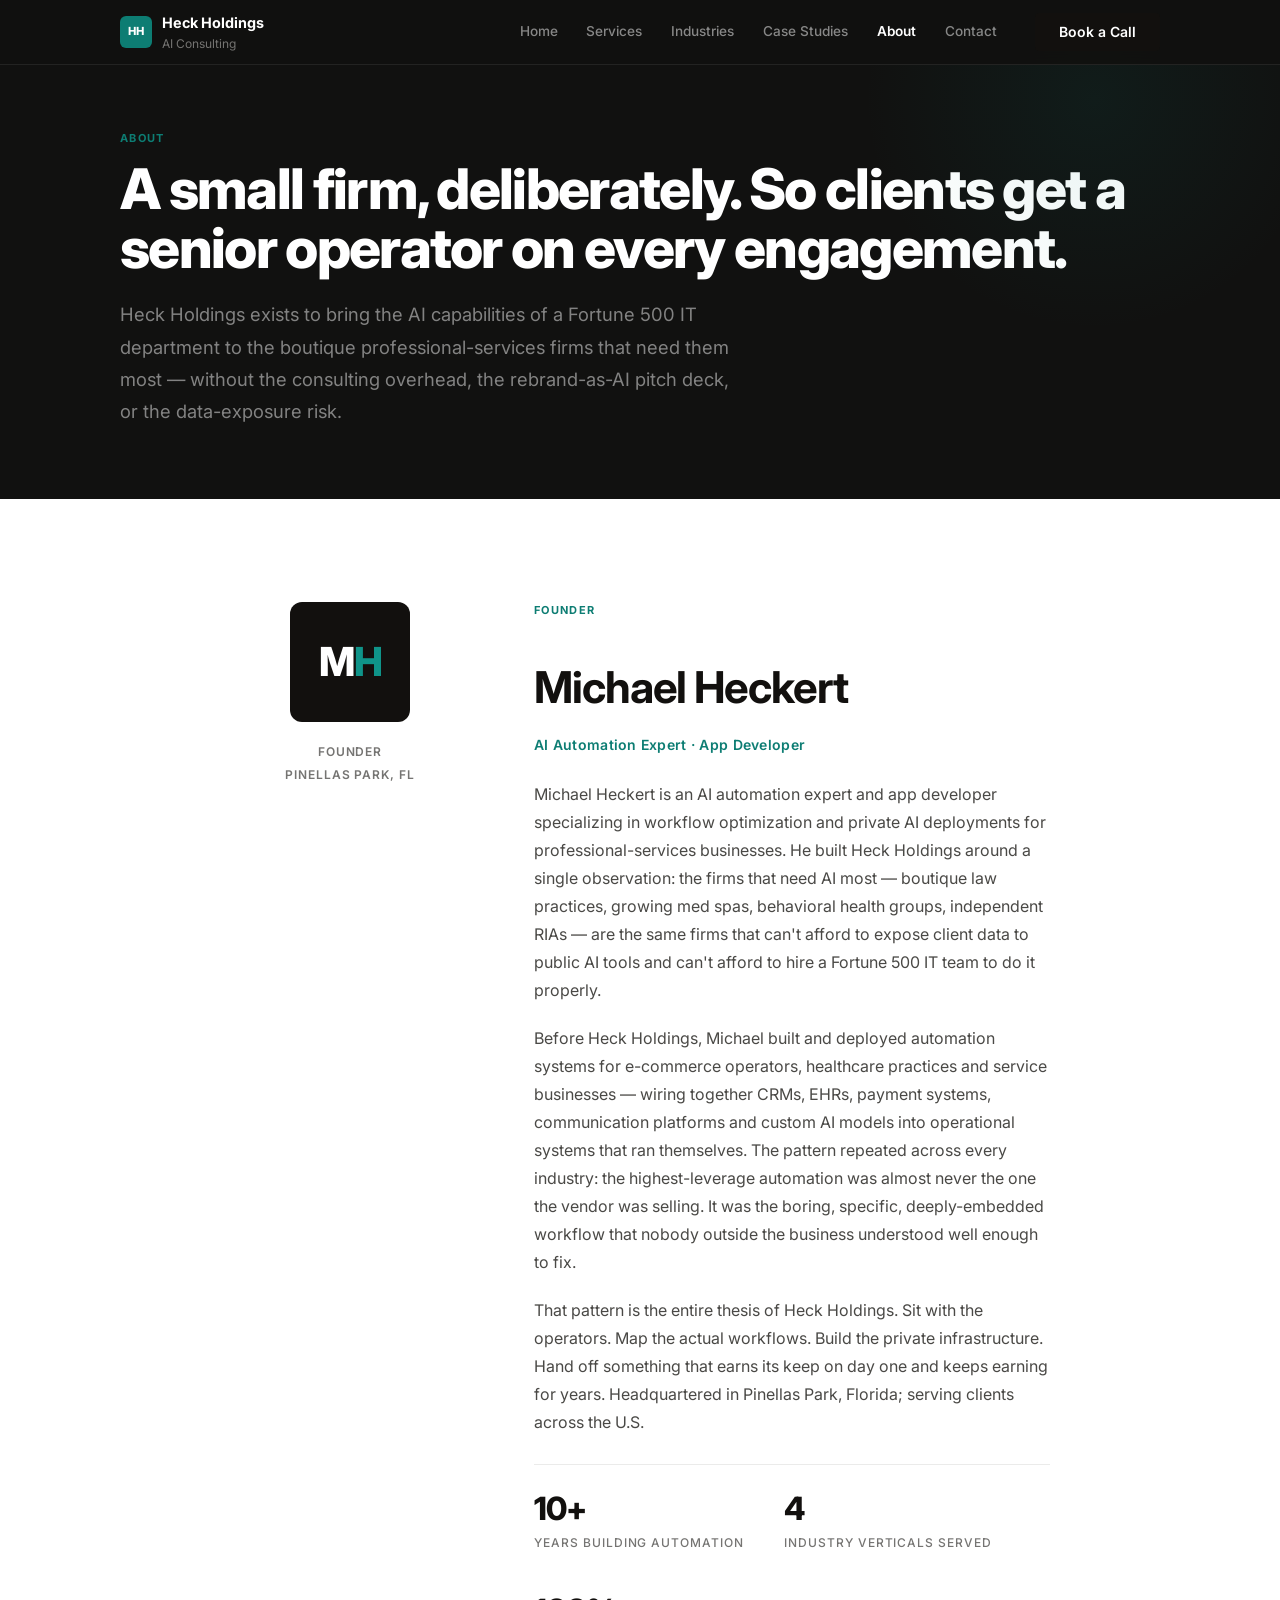
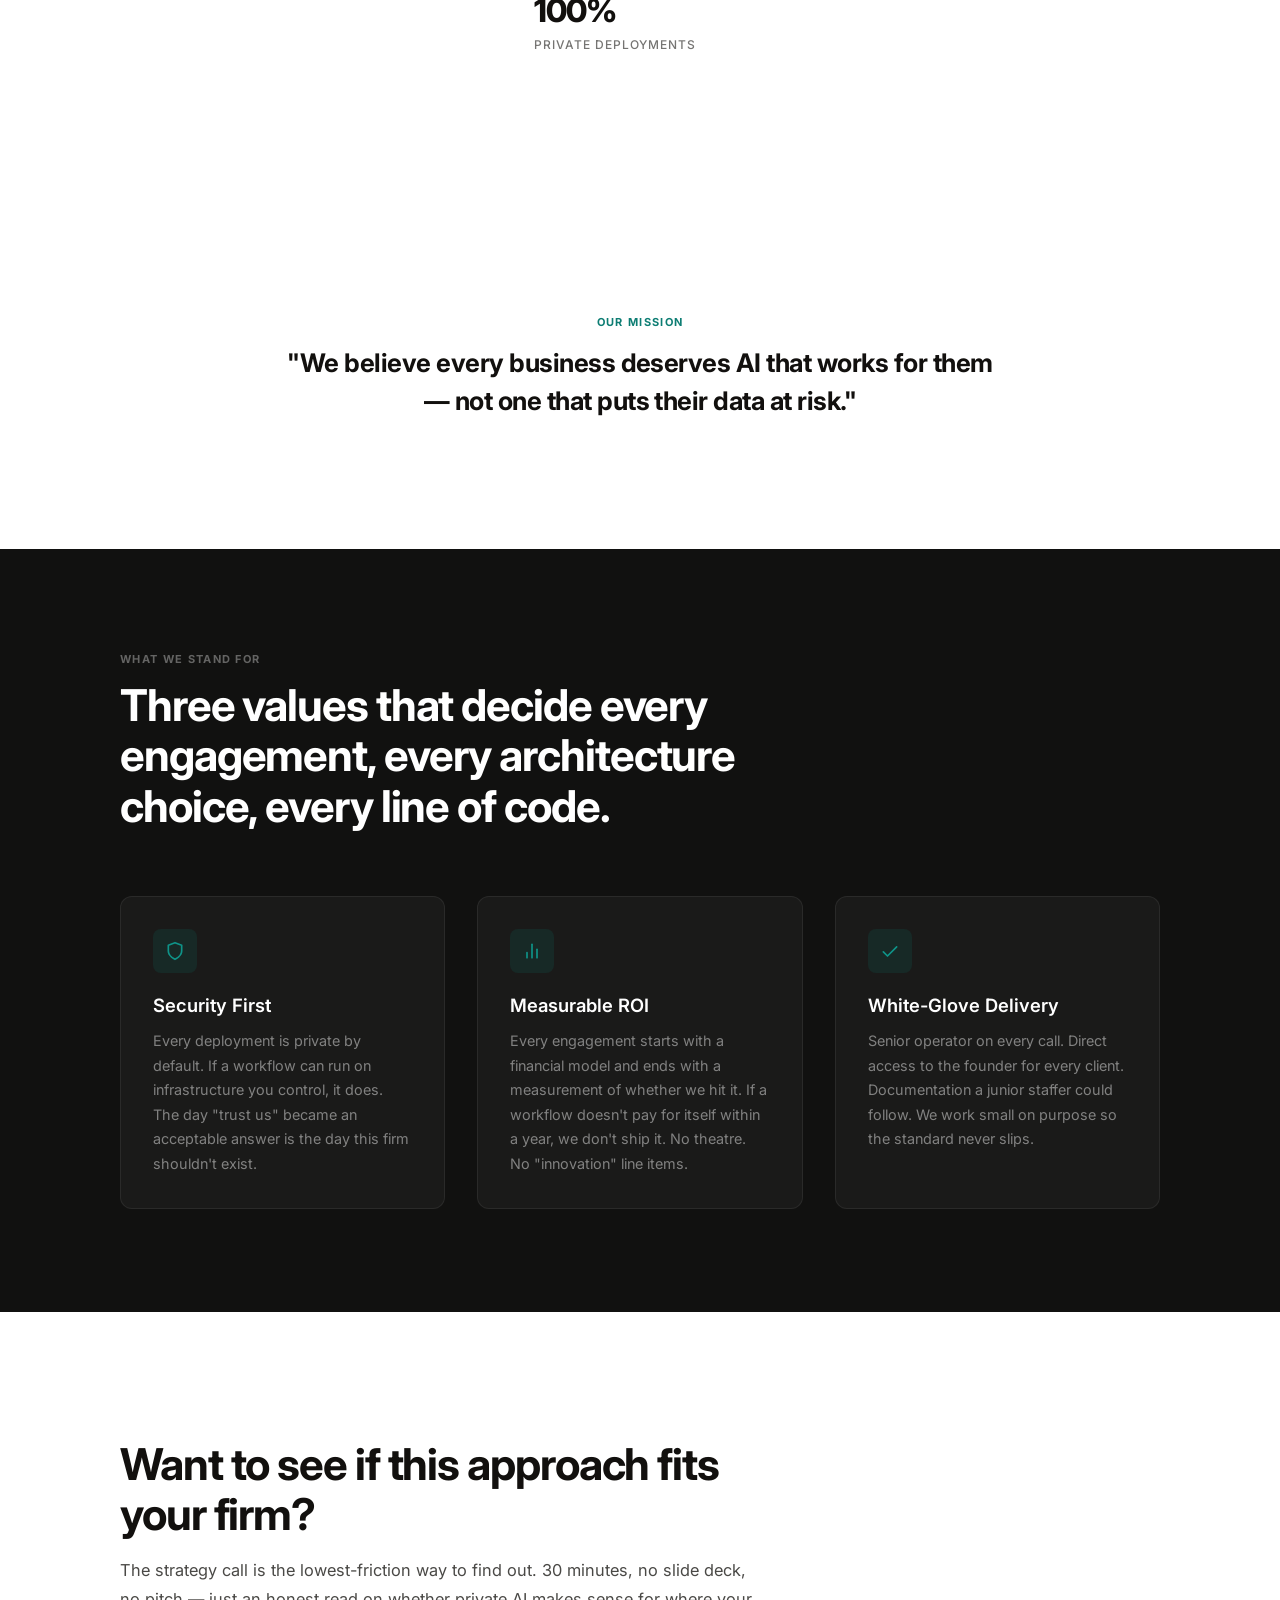
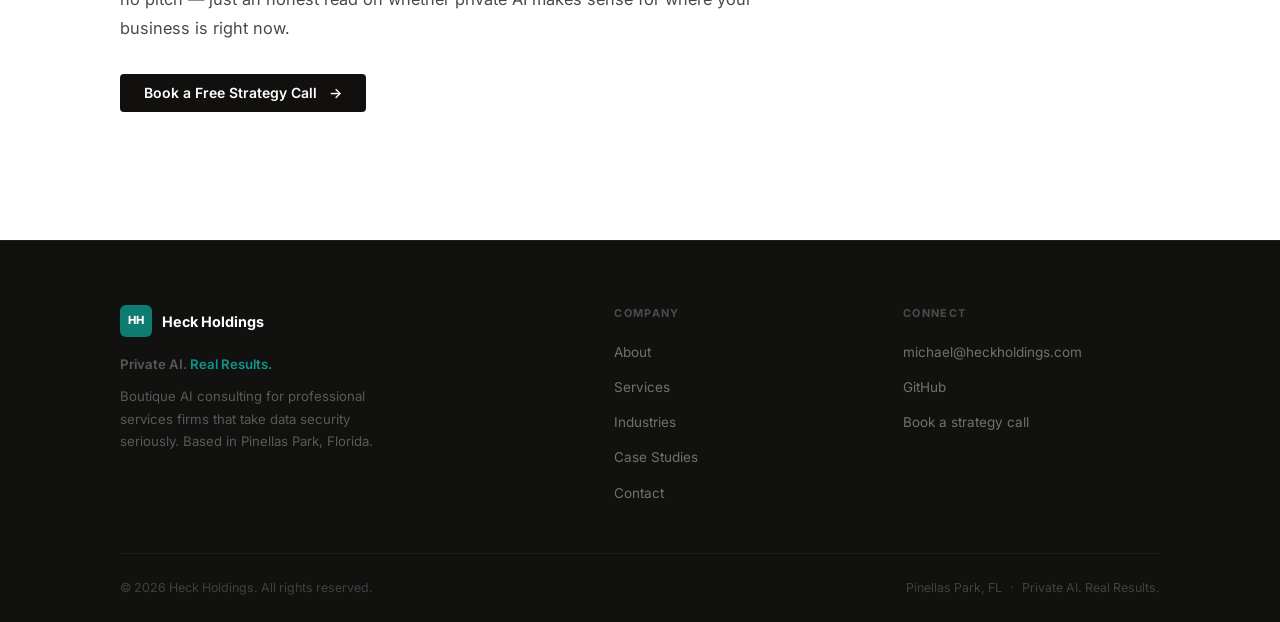
==== commit 25c9ee3a: "Full inner-page CSS: add all missing component classes (bio, values, case-cards, industry-blocks, ey" ====
--- a/about.html
+++ b/about.html
@@ -12,7 +12,7 @@
     <link rel="icon" href="data:image/svg+xml,%3Csvg xmlns='http://www.w3.org/2000/svg' viewBox='0 0 32 32'%3E%3Crect width='32' height='32' rx='6' fill='%230A1628'/%3E%3Ctext x='50%25' y='54%25' text-anchor='middle' dominant-baseline='middle' font-family='Inter, sans-serif' font-size='14' font-weight='700' fill='%230D9488' letter-spacing='-1'%3EHH%3C/text%3E%3C/svg%3E" />
   </head>
   <body>
-    <header class="header">
+    <header class="header" id="header">
       <div class="wrap">
         <nav class="nav" aria-label="Primary">
           <a href="index.html" class="brand">
@@ -32,17 +32,17 @@
             <svg width="20" height="20" viewBox="0 0 24 24" fill="none" stroke="currentColor" stroke-width="2" stroke-linecap="round"><line x1="3" y1="6" x2="21" y2="6"/><line x1="3" y1="12" x2="21" y2="12"/><line x1="3" y1="18" x2="21" y2="18"/></svg>
           </button>
         </nav>
-        <div class="mobile-menu">
-          <a href="index.html" class="nav-link">Home</a>
-          <a href="services.html" class="nav-link">Services</a>
-          <a href="industries.html" class="nav-link">Industries</a>
-          <a href="portfolio.html" class="nav-link">Case Studies</a>
-          <a href="about.html" class="nav-link">About</a>
-          <a href="contact.html" class="nav-link">Contact</a>
-          <a href="contact.html" class="btn btn-primary">Book a Call</a>
-        </div>
       </div>
     </header>
+    <div class="mobile-menu" id="mobile-menu">
+      <a href="index.html" class="nav-link">Home</a>
+      <a href="services.html" class="nav-link">Services</a>
+      <a href="industries.html" class="nav-link">Industries</a>
+      <a href="portfolio.html" class="nav-link">Case Studies</a>
+      <a href="about.html" class="nav-link">About</a>
+      <a href="contact.html" class="nav-link">Contact</a>
+      <a href="https://calendly.com/michaelheckert-heckholdings/automation-setup" target="_blank" rel="noopener" class="btn btn-primary">Book a Call</a>
+    </div>
 
     <main>
       <section class="page-hero">
--- a/styles.css
+++ b/styles.css
@@ -571,3 +571,292 @@
   .cta-actions { flex-direction: column; align-items: flex-start; }
   .hero-stats { flex-direction: column; gap: 1.5rem; }
 }
+
+/* =========================================================
+   INNER PAGE COMPONENTS
+   (about, industries, portfolio, services inner pages)
+   ========================================================= */
+
+/* ── Eyebrow label (same as .label but as block) ────────── */
+.eyebrow {
+  display: block;
+  font-size: 0.6875rem; font-weight: 700;
+  letter-spacing: 0.12em; text-transform: uppercase;
+  color: var(--teal); margin-bottom: 0.75rem;
+}
+.section-dark .eyebrow, .section-ink .eyebrow { color: rgba(255,255,255,.35); }
+
+/* ── Brand name span ─────────────────────────────────────── */
+.brand-name { display: flex; flex-direction: column; }
+.brand-name span { color: var(--gray-400); font-weight: 400; font-size: 0.75rem; }
+
+/* ── Section variants ────────────────────────────────────── */
+.section-light { background: var(--off-white); }
+.section-tight { padding: clamp(3rem, 5vw, 5rem) 0; }
+.wrap-default { max-width: 900px; }
+
+/* ── Stagger reveal delays ───────────────────────────────── */
+.reveal-delay-1 { transition-delay: 0.1s; }
+.reveal-delay-2 { transition-delay: 0.2s; }
+
+/* ── Page hero extras ────────────────────────────────────── */
+.hero-bg, .hero-grid { display: none; } /* decorative, not used */
+.page-hero-sub {
+  font-size: clamp(1rem, 0.95rem + 0.35vw, 1.15rem);
+  color: rgba(255,255,255,.48); max-width: 620px;
+  margin-top: 1.25rem; line-height: 1.75;
+}
+
+/* ── CTA banner (light sections) ────────────────────────── */
+.cta-banner {
+  max-width: 640px;
+  padding: clamp(3rem, 5vw, 5rem) 0;
+}
+.cta-banner h2 { margin-bottom: 1rem; }
+.cta-banner p { color: var(--gray-500); margin-bottom: 2rem; font-size: 1.025rem; line-height: 1.75; }
+
+/* Services page CTA section */
+.cta-section { background: var(--off-white); padding: clamp(4rem, 7vw, 7rem) 0; }
+.cta-inner { max-width: 640px; text-align: center; margin: 0 auto; }
+.cta-inner h2 { margin-bottom: 1rem; }
+.cta-inner p { color: var(--gray-500); margin-bottom: 2rem; font-size: 1.025rem; line-height: 1.75; }
+.cta-actions { display: flex; flex-wrap: wrap; gap: 0.875rem; justify-content: center; }
+
+/* ── Bio (about page) ────────────────────────────────────── */
+.bio {
+  display: grid;
+  grid-template-columns: 240px 1fr;
+  gap: clamp(2rem, 5vw, 4rem);
+  align-items: start;
+}
+.bio-portrait {
+  position: sticky; top: 90px;
+  display: flex; flex-direction: column; align-items: center;
+  gap: 1.25rem;
+}
+.bio-monogram {
+  width: 120px; height: 120px;
+  border-radius: 12px;
+  background: var(--ink);
+  display: flex; align-items: center; justify-content: center;
+  font-size: 2.5rem; font-weight: 800; color: #fff;
+  letter-spacing: -0.04em;
+}
+.bio-tag {
+  display: flex; flex-direction: column; align-items: center; gap: 4px;
+  font-size: 0.75rem; font-weight: 600; color: var(--gray-400);
+  text-transform: uppercase; letter-spacing: 0.08em;
+}
+.bio-content { display: flex; flex-direction: column; gap: 1.25rem; }
+.role {
+  font-size: 0.875rem; font-weight: 600;
+  color: var(--teal); letter-spacing: 0.02em;
+  margin-bottom: 0.25rem;
+}
+.bio-stats {
+  display: flex; flex-wrap: wrap; gap: 2.5rem;
+  padding: 1.75rem 0;
+  border-top: 1px solid var(--gray-100);
+  margin-top: 0.5rem;
+}
+.bio-stat-num {
+  display: block;
+  font-size: 2rem; font-weight: 800;
+  letter-spacing: -0.03em; color: var(--ink); line-height: 1;
+  margin-bottom: 0.25rem;
+}
+.bio-stat-label {
+  font-size: 0.75rem; font-weight: 500;
+  color: var(--gray-400); text-transform: uppercase; letter-spacing: 0.08em;
+}
+
+/* ── Mission blockquote ──────────────────────────────────── */
+.mission {
+  max-width: 720px; margin: 0 auto;
+  text-align: center; padding: clamp(3rem, 5vw, 5rem) 0;
+}
+.mission blockquote {
+  font-size: clamp(1.2rem, 1rem + 1vw, 1.6rem);
+  font-weight: 700; line-height: 1.5;
+  letter-spacing: -0.02em; color: var(--ink);
+  border: none; padding: 0; margin: 0;
+}
+
+/* ── Values grid (about page) ────────────────────────────── */
+.values {
+  display: grid;
+  grid-template-columns: repeat(auto-fit, minmax(min(100%, 260px), 1fr));
+  gap: clamp(1.5rem, 3vw, 2rem);
+  margin-top: clamp(2rem, 4vw, 3.5rem);
+}
+.value {
+  background: rgba(255,255,255,.04);
+  border: 1px solid rgba(255,255,255,.07);
+  border-radius: var(--radius-lg);
+  padding: 2rem;
+}
+.value-icon {
+  width: 44px; height: 44px;
+  border-radius: var(--radius);
+  background: rgba(13,125,115,.15);
+  display: flex; align-items: center; justify-content: center;
+  color: var(--teal-lt); margin-bottom: 1.25rem;
+}
+.value h3 { color: #fff; margin-bottom: 0.65rem; }
+.value p { color: rgba(255,255,255,.45); font-size: 0.9rem; line-height: 1.7; }
+
+/* ── Portfolio: Case cards ───────────────────────────────── */
+.case-grid {
+  display: grid;
+  grid-template-columns: repeat(auto-fit, minmax(min(100%, 300px), 1fr));
+  gap: clamp(1.5rem, 3vw, 2rem);
+  margin-bottom: clamp(3rem, 5vw, 5rem);
+}
+.case-card {
+  position: relative; overflow: hidden;
+  border: 1px solid var(--gray-100);
+  border-radius: var(--radius-lg);
+  padding: 2rem;
+  background: var(--white);
+  display: flex; flex-direction: column; gap: 0.75rem;
+  transition: box-shadow .2s, border-color .2s;
+}
+.case-card:hover { box-shadow: var(--shadow-lg); border-color: var(--gray-200); }
+.case-pattern { display: none; }
+.case-vertical {
+  font-size: 0.65rem; font-weight: 700;
+  letter-spacing: 0.12em; text-transform: uppercase;
+  color: var(--teal);
+}
+.case-card h3 { font-size: 1rem; color: var(--ink); line-height: 1.45; }
+.case-card p { color: var(--gray-500); font-size: 0.875rem; line-height: 1.7; margin: 0; }
+.case-status {
+  display: inline-flex; align-items: center;
+  margin-top: auto; padding-top: 1rem;
+  font-size: 0.72rem; font-weight: 600;
+  letter-spacing: 0.08em; text-transform: uppercase;
+  color: var(--gray-300);
+}
+
+/* Portfolio: card icon */
+.card-icon {
+  width: 44px; height: 44px;
+  border-radius: var(--radius);
+  background: var(--teal-dim);
+  border: 1px solid var(--teal-line);
+  display: flex; align-items: center; justify-content: center;
+  color: var(--teal); margin-bottom: 1rem;
+}
+
+/* Generic grid (used in portfolio) */
+.grid { display: grid; gap: clamp(1.5rem, 3vw, 2rem); }
+.grid-3 { grid-template-columns: repeat(auto-fit, minmax(min(100%, 260px), 1fr)); }
+
+/* ── Industries page ─────────────────────────────────────── */
+.industry-block {
+  display: grid;
+  grid-template-columns: 320px 1fr;
+  gap: clamp(2rem, 5vw, 4rem);
+  align-items: start;
+  padding: clamp(3rem, 5vw, 4rem) 0;
+  border-bottom: 1px solid var(--gray-100);
+}
+.industry-block:last-child { border-bottom: none; }
+
+.industry-meta { position: sticky; top: 90px; }
+.industry-icon-large {
+  width: 52px; height: 52px;
+  border-radius: var(--radius);
+  background: var(--teal-dim);
+  border: 1px solid var(--teal-line);
+  display: flex; align-items: center; justify-content: center;
+  color: var(--teal); margin-bottom: 1.25rem;
+}
+.industry-meta h2 { margin-bottom: 0.5rem; }
+.tagline {
+  font-size: 0.875rem; font-style: normal;
+  color: var(--teal); font-weight: 600;
+  margin-bottom: 0.75rem; display: block;
+}
+
+.industry-detail {
+  display: flex; flex-direction: column;
+  gap: 2rem;
+}
+.industry-detail h3 {
+  font-size: 0.875rem; font-weight: 700;
+  text-transform: uppercase; letter-spacing: 0.08em;
+  color: var(--gray-400); margin-bottom: 1rem;
+}
+.industry-detail ul {
+  display: flex; flex-direction: column; gap: 0.65rem;
+  list-style: none;
+}
+.industry-detail ul li {
+  font-size: 0.9375rem; color: var(--gray-500);
+  line-height: 1.65; padding-left: 1.25rem;
+  position: relative;
+}
+.industry-detail ul li::before {
+  content: '—';
+  position: absolute; left: 0;
+  color: var(--teal); font-weight: 700;
+}
+
+.roi-callout {
+  background: var(--teal-dim);
+  border: 1px solid var(--teal-line);
+  border-radius: var(--radius-lg);
+  padding: 1.5rem;
+  display: flex; gap: 1rem; align-items: flex-start;
+}
+.roi-icon {
+  flex-shrink: 0;
+  width: 40px; height: 40px;
+  border-radius: var(--radius-sm);
+  background: rgba(13,125,115,.15);
+  display: flex; align-items: center; justify-content: center;
+  color: var(--teal);
+}
+.roi-text {
+  font-size: 0.9rem; color: var(--gray-600);
+  line-height: 1.7; margin: 0;
+}
+.roi-text strong { color: var(--ink); font-weight: 700; }
+
+/* ── Footer variants (about/industries/portfolio) ────────── */
+.footer-top {
+  display: grid;
+  grid-template-columns: 1.8fr repeat(2, 1fr);
+  gap: 2rem; padding-bottom: 3rem;
+}
+.footer-brand .brand { display: inline-flex; margin-bottom: 1rem; }
+.footer-desc { font-size: 0.825rem; color: rgba(255,255,255,.3); line-height: 1.7; max-width: 260px; margin-top: 0.5rem; }
+.legal { display: flex; gap: 0.5rem; align-items: center; color: rgba(255,255,255,.2); font-size: 0.775rem; }
+
+/* ── Mobile responsive overrides ────────────────────────── */
+@media (max-width: 768px) {
+  /* Services: tier grids stack */
+  .wrap > [style*="grid-template-columns:1fr 1.4fr"],
+  .wrap > [style*="grid-template-columns:1.4fr 1fr"],
+  .wrap > [style*="grid-template-columns:1fr 1fr"] {
+    display: flex !important;
+    flex-direction: column !important;
+    gap: 2rem !important;
+  }
+
+  /* Bio stacks */
+  .bio { grid-template-columns: 1fr; }
+  .bio-portrait { position: static; flex-direction: row; justify-content: flex-start; }
+
+  /* Industries stacks */
+  .industry-block { grid-template-columns: 1fr; gap: 2rem; }
+  .industry-meta { position: static; }
+
+  /* Footer top stacks */
+  .footer-top { grid-template-columns: 1fr 1fr; }
+}
+@media (max-width: 480px) {
+  .footer-top { grid-template-columns: 1fr; }
+  .bio-stats { gap: 1.5rem; }
+}
